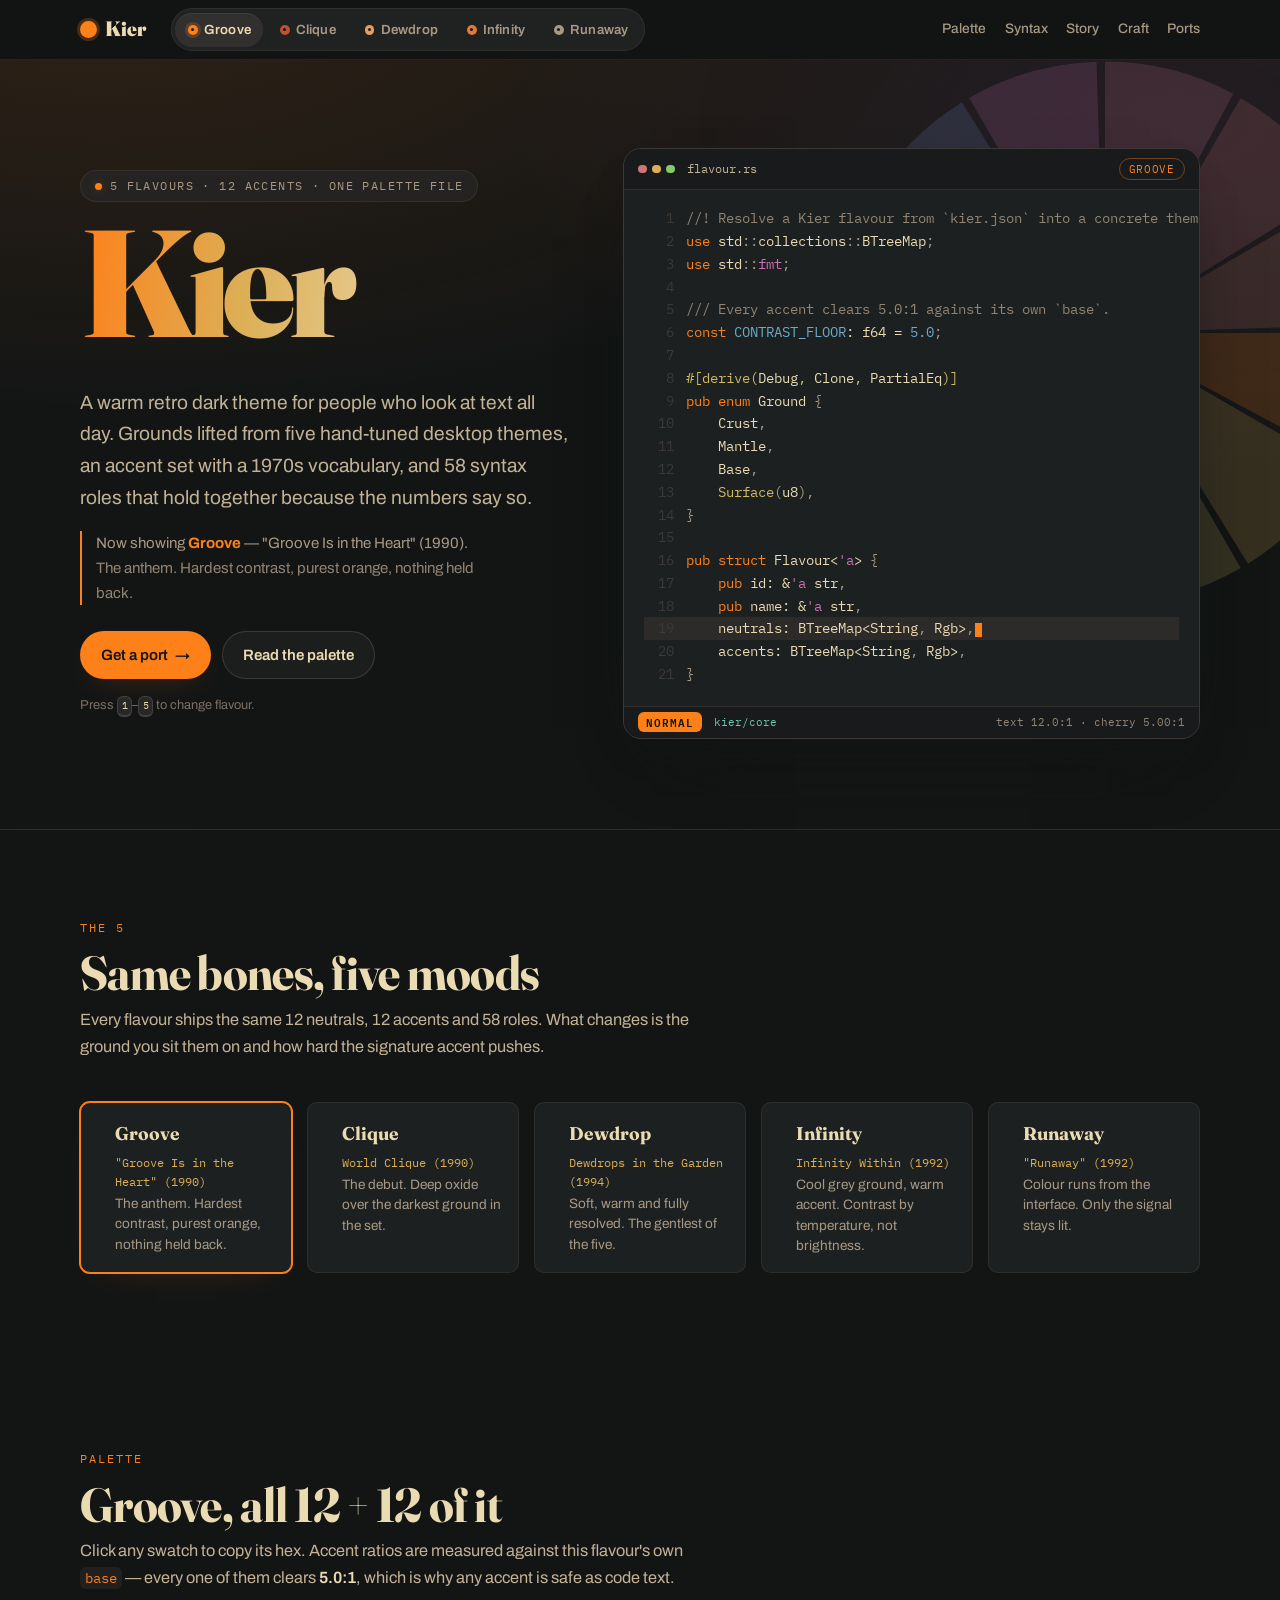
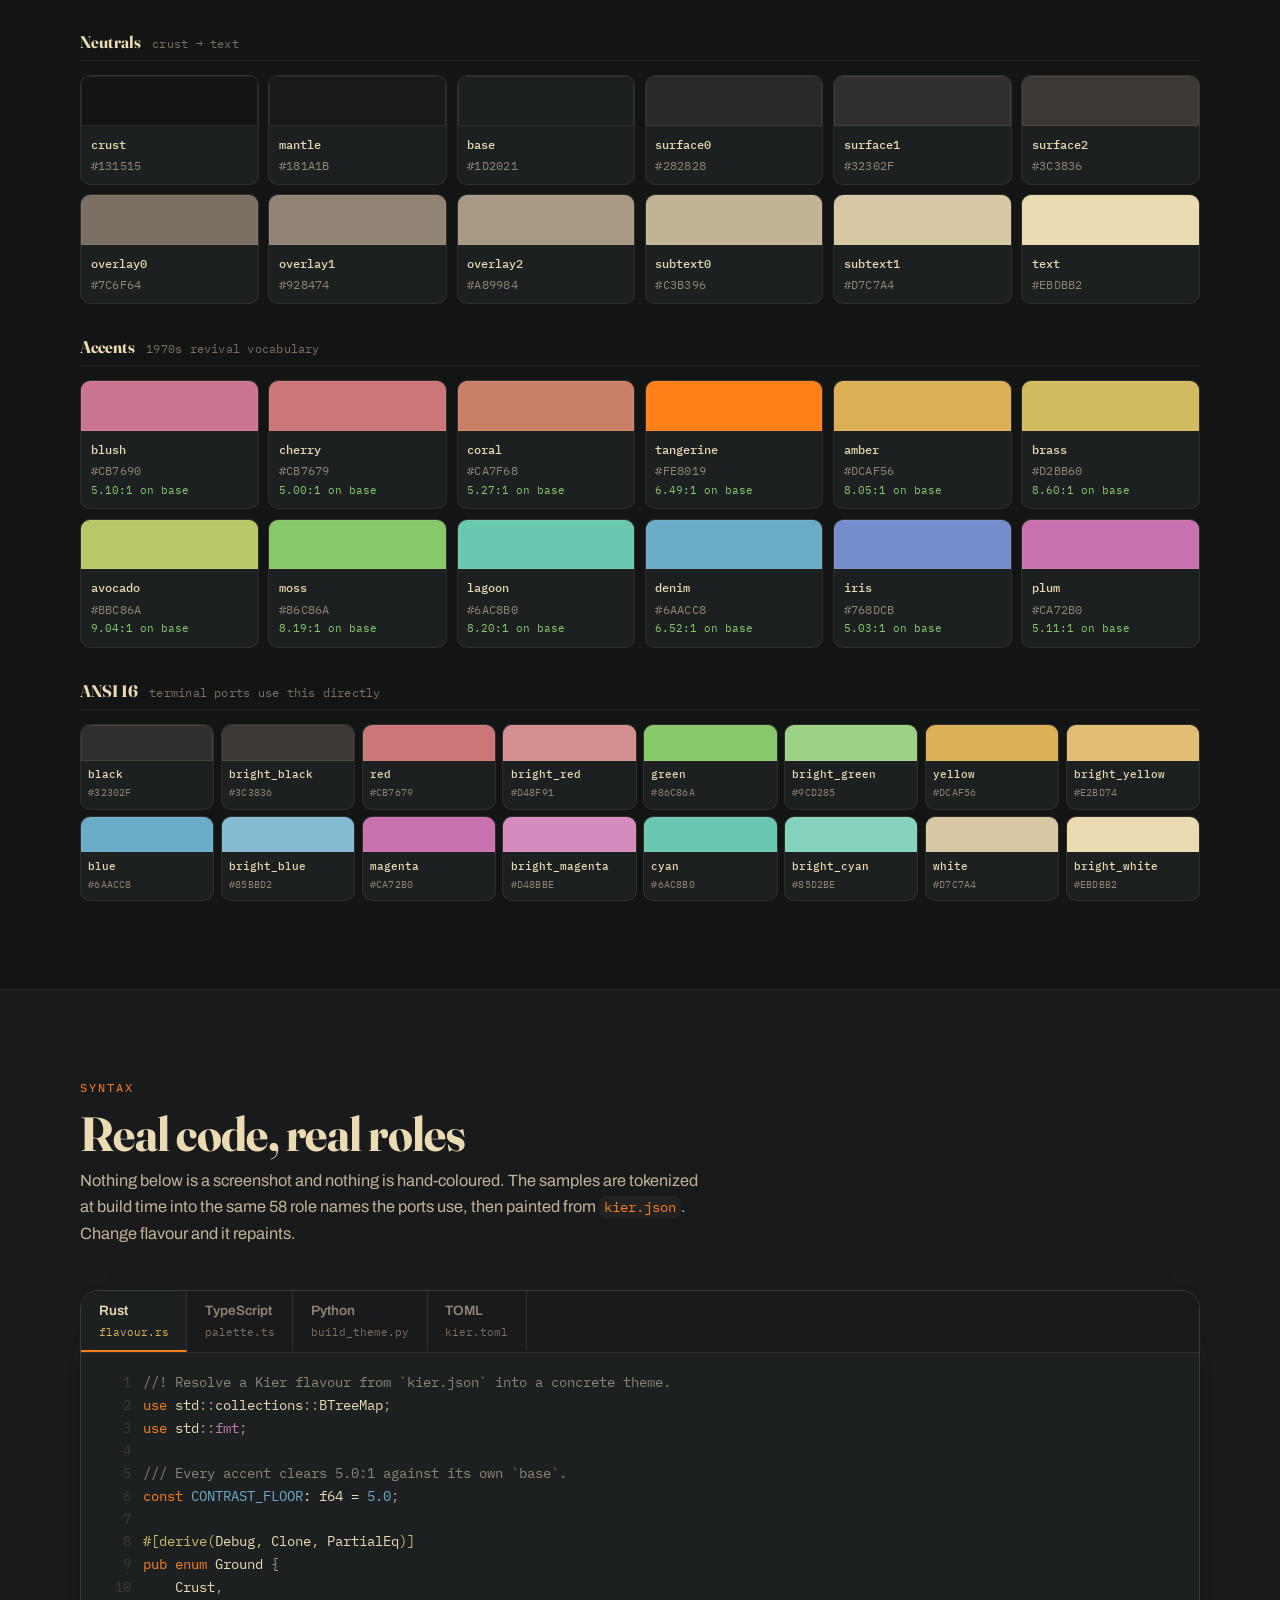
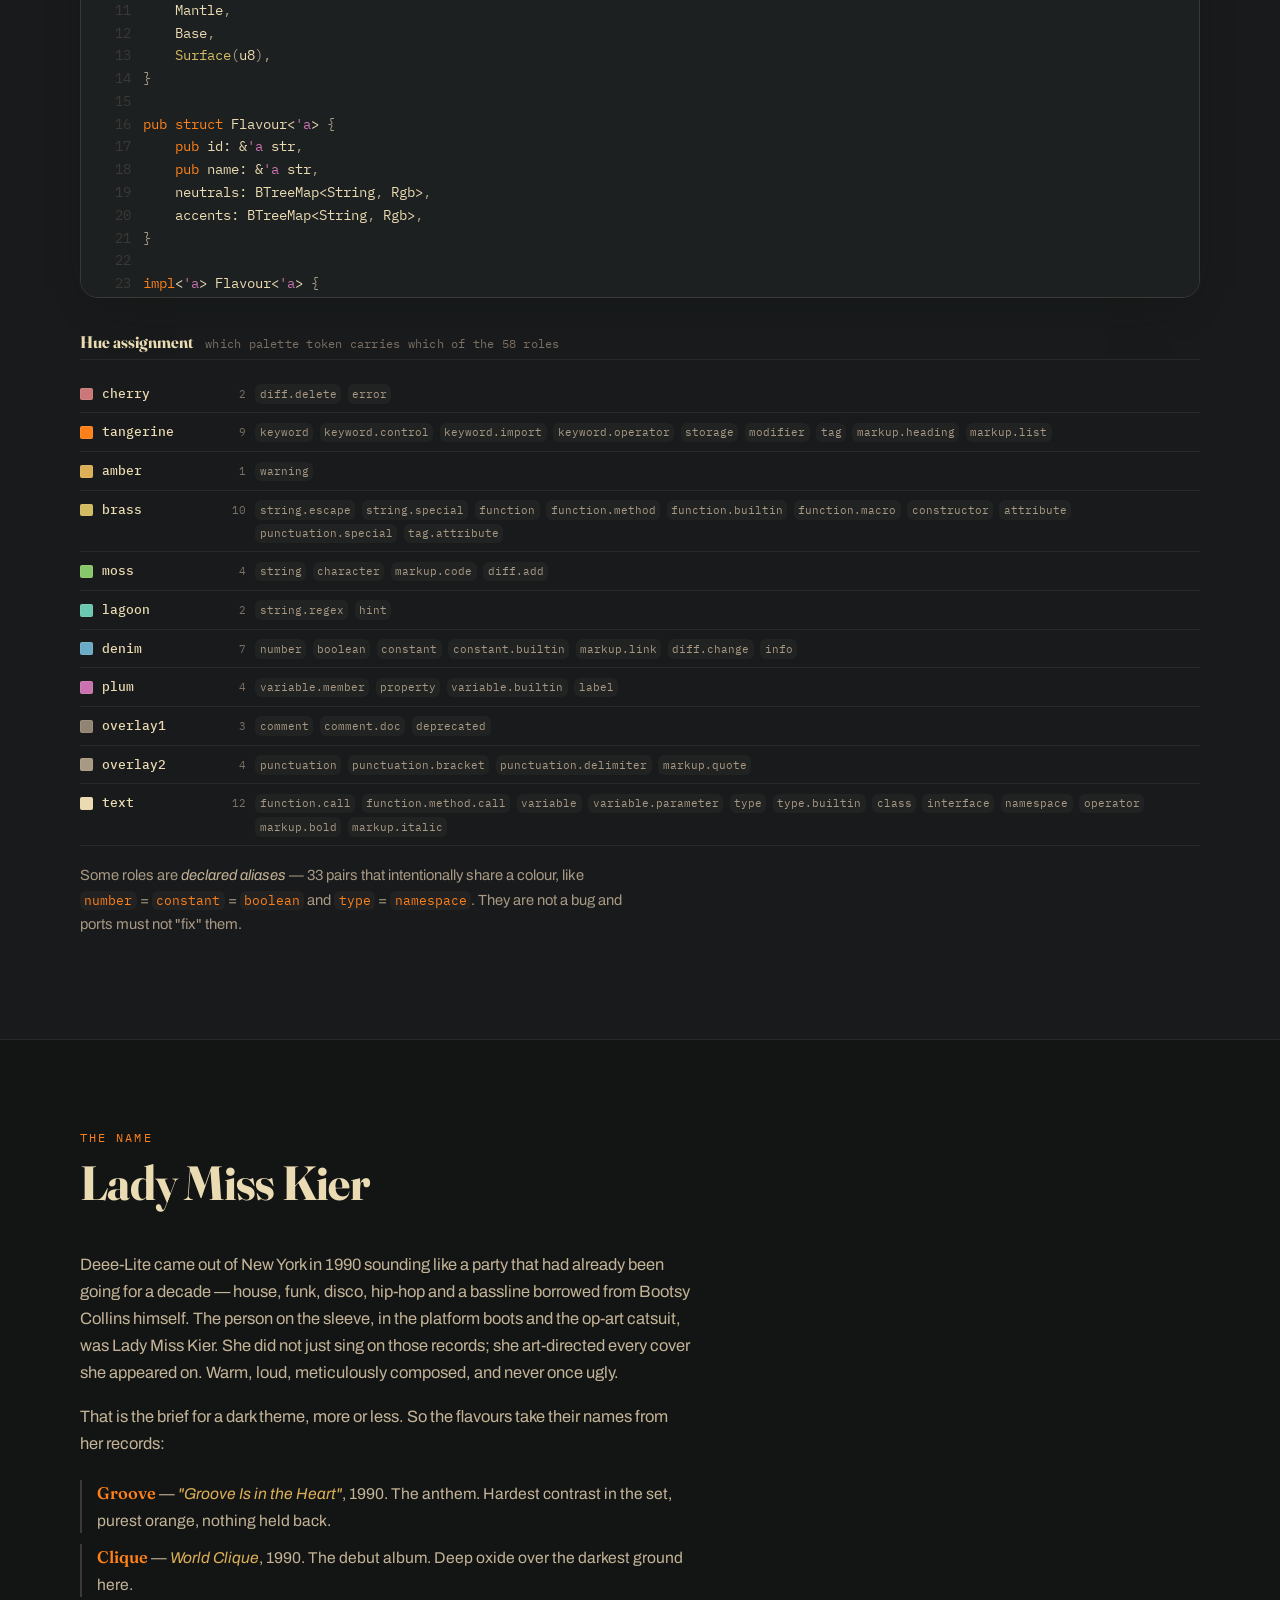
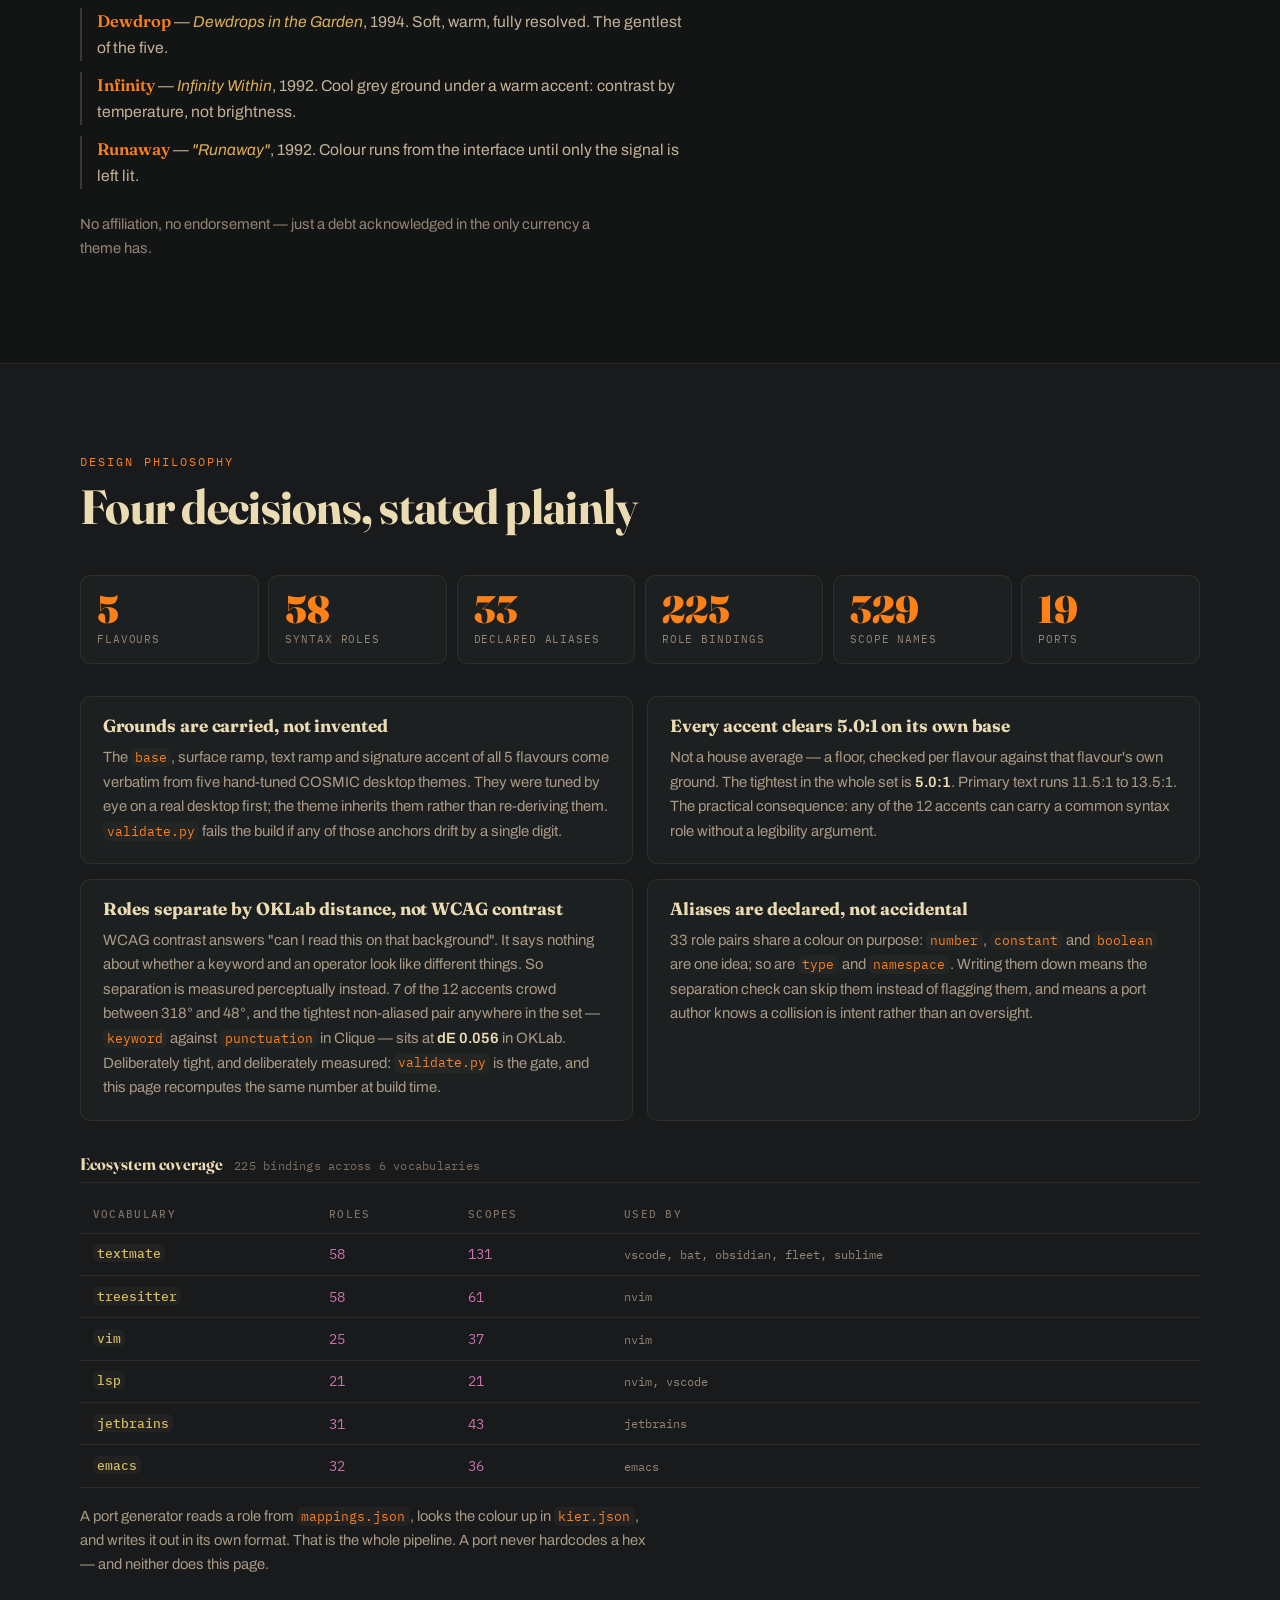
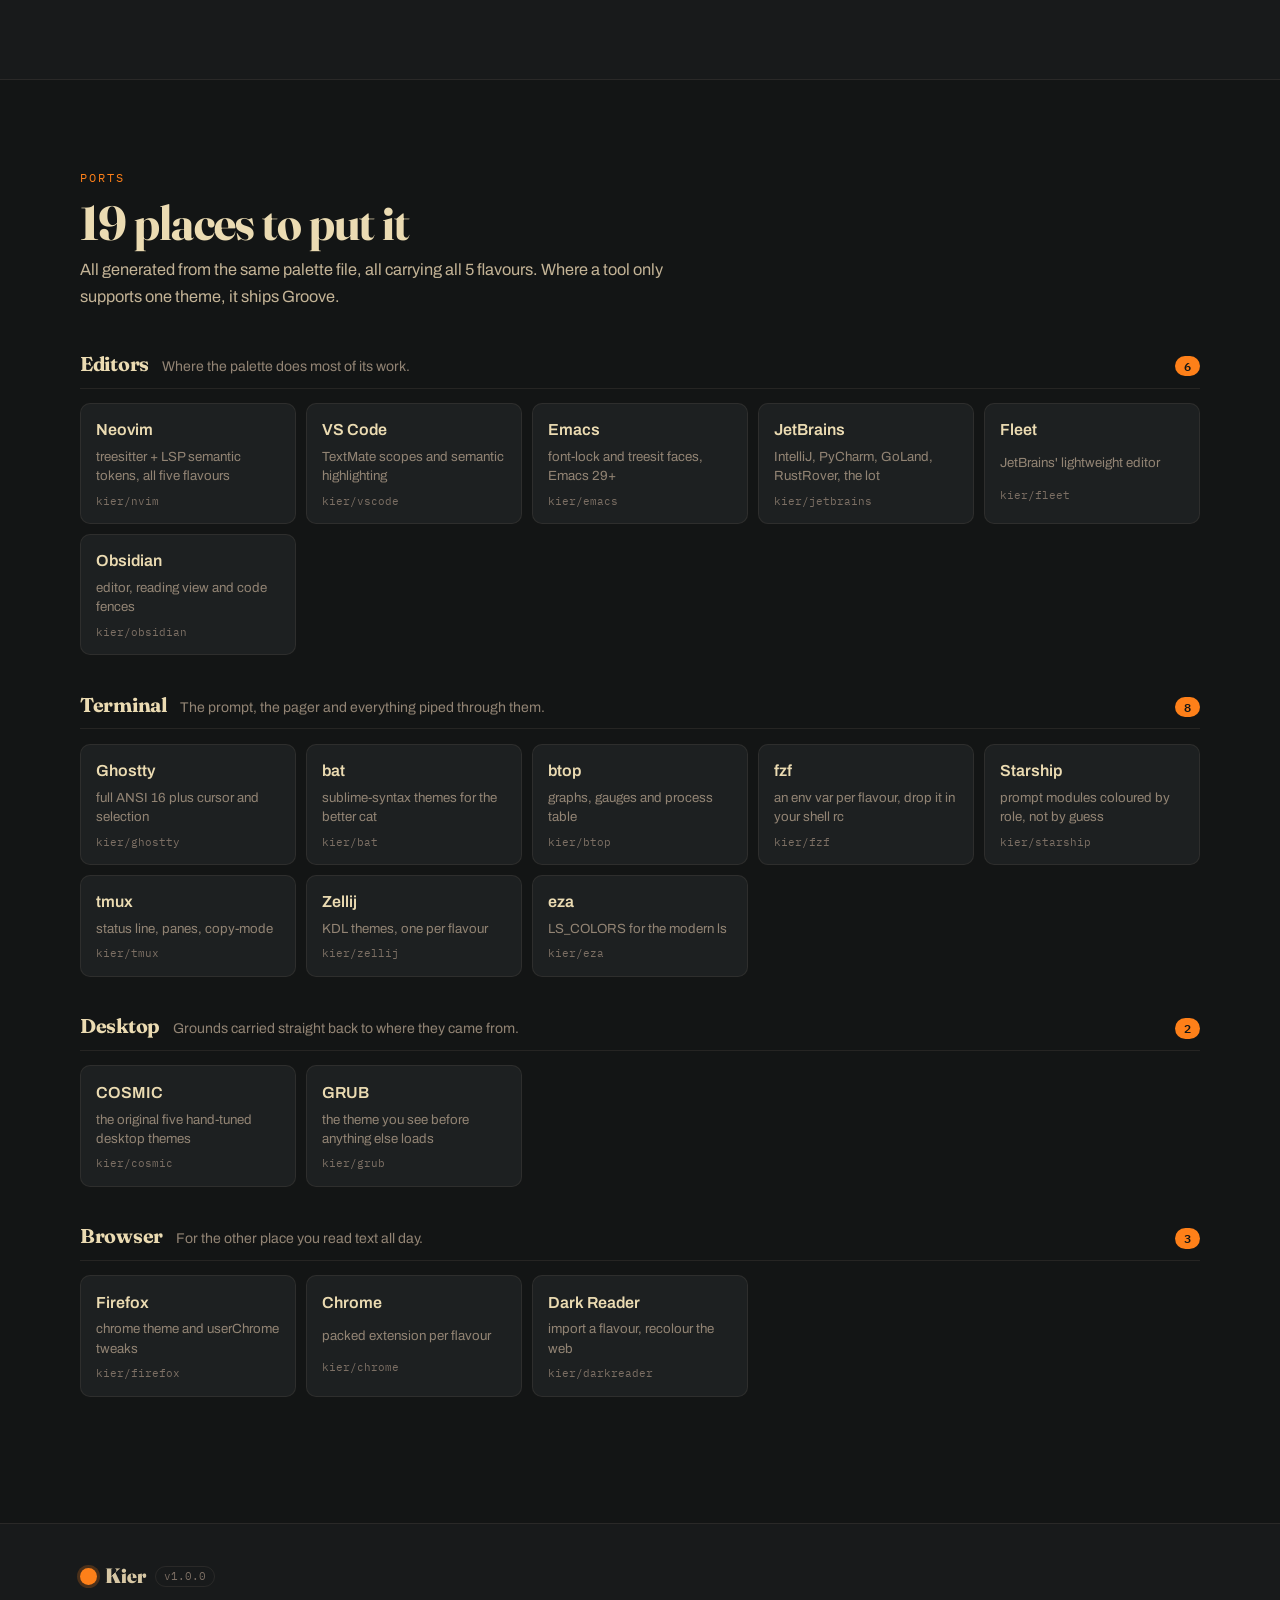
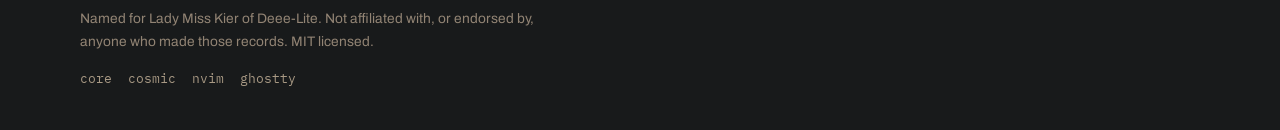
==== index.html @ 564f6e64 "Initial Kier website A generated static site for the Kier theme. `generate.py` reads core/palette/ki" ====
<!DOCTYPE html>
<html lang="en" data-flavour="groove">
<head>
<meta charset="utf-8">
<meta name="viewport" content="width=device-width, initial-scale=1">
<title>Kier — a warm retro dark theme in five flavours</title>
<meta name="description" content="Kier is a warm, retro dark theme in five flavours — Groove, Clique, Dewdrop, Infinity and Runaway — named for Lady Miss Kier of Deee-Lite. 58 syntax roles, 19 ports, every accent above 5.0:1.">
<meta name="color-scheme" content="dark">
<link rel="preconnect" href="https://fonts.googleapis.com">
<link rel="preconnect" href="https://fonts.gstatic.com" crossorigin>
<link rel="stylesheet" href="https://fonts.googleapis.com/css2?family=Archivo:wght@400;500;600;700&family=Fraunces:opsz,wght@9..144,500;9..144,700;9..144,900&family=IBM+Plex+Mono:ital,wght@0,400;0,500;0,600;1,400&display=swap">
<link rel="stylesheet" href="kier.css">
<link rel="stylesheet" href="site.css">
<script src="palette.js"></script>
</head>
<body>
<a class="skip" href="#main">Skip to content</a>

<header class="topbar">
  <div class="wrap topbar-inner">
    <a class="brand" href="#top">
      <span class="brand-mark" aria-hidden="true"></span>
      <span class="brand-word">Kier</span>
    </a>

    <div class="switcher" role="group" aria-label="Flavour">
      <button class="pill" type="button" aria-pressed="false" data-flavour="groove" id="pill-groove" title="&quot;Groove Is in the Heart&quot; (1990)"><span class="pill-dot" aria-hidden="true"></span><span class="pill-name">Groove</span></button>
      <button class="pill" type="button" aria-pressed="false" data-flavour="clique" id="pill-clique" title="World Clique (1990)"><span class="pill-dot" aria-hidden="true"></span><span class="pill-name">Clique</span></button>
      <button class="pill" type="button" aria-pressed="false" data-flavour="dewdrop" id="pill-dewdrop" title="Dewdrops in the Garden (1994)"><span class="pill-dot" aria-hidden="true"></span><span class="pill-name">Dewdrop</span></button>
      <button class="pill" type="button" aria-pressed="false" data-flavour="infinity" id="pill-infinity" title="Infinity Within (1992)"><span class="pill-dot" aria-hidden="true"></span><span class="pill-name">Infinity</span></button>
      <button class="pill" type="button" aria-pressed="false" data-flavour="runaway" id="pill-runaway" title="&quot;Runaway&quot; (1992)"><span class="pill-dot" aria-hidden="true"></span><span class="pill-name">Runaway</span></button>
    </div>

    <nav class="topnav" aria-label="Sections">
      <a href="#palette">Palette</a>
      <a href="#syntax">Syntax</a>
      <a href="#story">Story</a>
      <a href="#craft">Craft</a>
      <a href="#ports">Ports</a>
    </nav>
  </div>
</header>

<main id="main">

<!-- ── hero ────────────────────────────────────────────────────────────── -->
<section class="hero" id="top">
  <svg class="disc" viewBox="-140 -140 280 280" aria-hidden="true" focusable="false">
    <g class="disc-spin">
      <path class="wedge" data-accent="blush" d="M 0.00 -100.00 A 100.0 100.0 0 0 1 47.26 -88.13 L 16.07 -29.96 A 34.0 34.0 0 0 0 0.00 -34.00 Z"></path>
      <path class="wedge" data-accent="cherry" d="M 50.00 -86.60 A 100.0 100.0 0 0 1 84.99 -52.70 L 28.90 -17.92 A 34.0 34.0 0 0 0 17.00 -29.44 Z"></path>
      <path class="wedge" data-accent="coral" d="M 86.60 -50.00 A 100.0 100.0 0 0 1 99.95 -3.14 L 33.98 -1.07 A 34.0 34.0 0 0 0 29.44 -17.00 Z"></path>
      <path class="wedge" data-accent="tangerine" d="M 100.00 0.00 A 100.0 100.0 0 0 1 88.13 47.26 L 29.96 16.07 A 34.0 34.0 0 0 0 34.00 0.00 Z"></path>
      <path class="wedge" data-accent="amber" d="M 86.60 50.00 A 100.0 100.0 0 0 1 52.70 84.99 L 17.92 28.90 A 34.0 34.0 0 0 0 29.44 17.00 Z"></path>
      <path class="wedge" data-accent="brass" d="M 50.00 86.60 A 100.0 100.0 0 0 1 3.14 99.95 L 1.07 33.98 A 34.0 34.0 0 0 0 17.00 29.44 Z"></path>
      <path class="wedge" data-accent="avocado" d="M 0.00 100.00 A 100.0 100.0 0 0 1 -47.26 88.13 L -16.07 29.96 A 34.0 34.0 0 0 0 0.00 34.00 Z"></path>
      <path class="wedge" data-accent="moss" d="M -50.00 86.60 A 100.0 100.0 0 0 1 -84.99 52.70 L -28.90 17.92 A 34.0 34.0 0 0 0 -17.00 29.44 Z"></path>
      <path class="wedge" data-accent="lagoon" d="M -86.60 50.00 A 100.0 100.0 0 0 1 -99.95 3.14 L -33.98 1.07 A 34.0 34.0 0 0 0 -29.44 17.00 Z"></path>
      <path class="wedge" data-accent="denim" d="M -100.00 0.00 A 100.0 100.0 0 0 1 -88.13 -47.26 L -29.96 -16.07 A 34.0 34.0 0 0 0 -34.00 0.00 Z"></path>
      <path class="wedge" data-accent="iris" d="M -86.60 -50.00 A 100.0 100.0 0 0 1 -52.70 -84.99 L -17.92 -28.90 A 34.0 34.0 0 0 0 -29.44 -17.00 Z"></path>
      <path class="wedge" data-accent="plum" d="M -50.00 -86.60 A 100.0 100.0 0 0 1 -3.14 -99.95 L -1.07 -33.98 A 34.0 34.0 0 0 0 -17.00 -29.44 Z"></path>
    </g>
  </svg>

  <div class="wrap hero-inner">
    <div class="hero-copy">
      <p class="eyebrow">
        <span class="eyebrow-dot" aria-hidden="true"></span>
        5 flavours · 12 accents · one palette file
      </p>
      <h1 class="hero-title">Kier</h1>
      <p class="hero-sub">
        A warm retro dark theme for people who look at text all day.
        Grounds lifted from five hand-tuned desktop themes, an accent set with a
        1970s vocabulary, and 58 syntax roles that hold together
        because the numbers say so.
      </p>
      <p class="hero-now">
        Now showing <strong class="hero-flavour" data-bind="name">Groove</strong>
        — <span data-bind="reference">"Groove Is in the Heart" (1990)</span>.
        <span class="hero-blurb" data-bind="blurb"></span>
      </p>
      <div class="hero-cta">
        <a class="btn btn-solid" href="#ports">Get a port <span aria-hidden="true">→</span></a>
        <a class="btn btn-ghost" href="#palette">Read the palette</a>
      </div>
      <p class="hero-hint">
        Press <kbd>1</kbd>–<kbd>5</kbd> to change flavour.
      </p>
    </div>

    <div class="hero-code">
      <div class="win">
        <div class="win-bar">
          <span class="win-dots" aria-hidden="true"><i></i><i></i><i></i></span>
          <span class="win-title">flavour.rs</span>
          <span class="win-tag" data-bind="name">Groove</span>
        </div>
        <div class="scroll-x">
<pre class="code code-hero"><code><span class="cl"><span class="t-comment-doc">//! Resolve a Kier flavour from `kier.json` into a concrete theme.</span></span>
<span class="cl"><span class="t-keyword-import">use</span> <span class="t-namespace">std</span><span class="t-punctuation">::</span><span class="t-namespace">collections</span><span class="t-punctuation">::</span><span class="t-type">BTreeMap</span><span class="t-punctuation-delimiter">;</span></span>
<span class="cl"><span class="t-keyword-import">use</span> <span class="t-namespace">std</span><span class="t-punctuation">::</span><span class="t-variable-member">fmt</span><span class="t-punctuation-delimiter">;</span></span>
<span class="cl"></span>
<span class="cl"><span class="t-comment-doc">/// Every accent clears 5.0:1 against its own `base`.</span></span>
<span class="cl"><span class="t-storage">const</span> <span class="t-constant">CONTRAST_FLOOR</span>: <span class="t-type-builtin">f64</span> <span class="t-operator">=</span> <span class="t-number">5.0</span><span class="t-punctuation-delimiter">;</span></span>
<span class="cl"></span>
<span class="cl"><span class="t-attribute">#[derive(</span><span class="t-type">Debug</span><span class="t-attribute">, </span><span class="t-type">Clone</span><span class="t-attribute">, </span><span class="t-type">PartialEq</span><span class="t-attribute">)]</span></span>
<span class="cl"><span class="t-keyword">pub</span> <span class="t-storage">enum</span> <span class="t-type">Ground</span> <span class="t-punctuation-bracket">{</span></span>
<span class="cl">    <span class="t-type">Crust</span><span class="t-punctuation-delimiter">,</span></span>
<span class="cl">    <span class="t-type">Mantle</span><span class="t-punctuation-delimiter">,</span></span>
<span class="cl">    <span class="t-type">Base</span><span class="t-punctuation-delimiter">,</span></span>
<span class="cl">    <span class="t-constructor">Surface</span><span class="t-punctuation-bracket">(</span><span class="t-type-builtin">u8</span><span class="t-punctuation-bracket">)</span><span class="t-punctuation-delimiter">,</span></span>
<span class="cl"><span class="t-punctuation-bracket">}</span></span>
<span class="cl"></span>
<span class="cl"><span class="t-keyword">pub</span> <span class="t-storage">struct</span> <span class="t-type">Flavour</span><span class="t-operator">&lt;</span><span class="t-label">'a</span><span class="t-operator">&gt;</span> <span class="t-punctuation-bracket">{</span></span>
<span class="cl">    <span class="t-keyword">pub</span> <span class="t-variable">id</span>: <span class="t-operator">&amp;</span><span class="t-label">'a</span> <span class="t-type-builtin">str</span><span class="t-punctuation-delimiter">,</span></span>
<span class="cl">    <span class="t-keyword">pub</span> <span class="t-variable">name</span>: <span class="t-operator">&amp;</span><span class="t-label">'a</span> <span class="t-type-builtin">str</span><span class="t-punctuation-delimiter">,</span></span>
<span class="cl">    <span class="t-variable">neutrals</span>: <span class="t-type">BTreeMap</span><span class="t-operator">&lt;</span><span class="t-type">String</span><span class="t-punctuation-delimiter">,</span> <span class="t-type">Rgb</span><span class="t-operator">&gt;</span><span class="t-punctuation-delimiter">,</span></span>
<span class="cl">    <span class="t-variable">accents</span>: <span class="t-type">BTreeMap</span><span class="t-operator">&lt;</span><span class="t-type">String</span><span class="t-punctuation-delimiter">,</span> <span class="t-type">Rgb</span><span class="t-operator">&gt;</span><span class="t-punctuation-delimiter">,</span></span>
<span class="cl"><span class="t-punctuation-bracket">}</span></span></code></pre>
        </div>
        <div class="win-status">
          <span class="ws-mode">NORMAL</span>
          <span class="ws-branch">kier/core</span>
          <span class="ws-spacer"></span>
          <span class="ws-meta" data-bind="contrastLine">text 12.0:1 on base</span>
        </div>
      </div>
    </div>
  </div>
</section>

<!-- ── flavours ────────────────────────────────────────────────────────── -->
<section class="section" id="flavours">
  <div class="wrap">
    <div class="sec-head">
      <p class="kicker">The 5</p>
      <h2>Same bones, five moods</h2>
      <p class="lede">
        Every flavour ships the same 12 neutrals, 12 accents
        and 58 roles. What changes is the ground you sit them on and
        how hard the signature accent pushes.
      </p>
    </div>
    <div class="fcards">
      <button class="fcard" type="button" data-flavour="groove">
        <span class="fcard-strip" aria-hidden="true"></span>
        <span class="fcard-body">
          <span class="fcard-name">Groove</span>
          <span class="fcard-ref">&quot;Groove Is in the Heart&quot; (1990)</span>
          <span class="fcard-blurb">The anthem. Hardest contrast, purest orange, nothing held back.</span>
        </span>
      </button>
      <button class="fcard" type="button" data-flavour="clique">
        <span class="fcard-strip" aria-hidden="true"></span>
        <span class="fcard-body">
          <span class="fcard-name">Clique</span>
          <span class="fcard-ref">World Clique (1990)</span>
          <span class="fcard-blurb">The debut. Deep oxide over the darkest ground in the set.</span>
        </span>
      </button>
      <button class="fcard" type="button" data-flavour="dewdrop">
        <span class="fcard-strip" aria-hidden="true"></span>
        <span class="fcard-body">
          <span class="fcard-name">Dewdrop</span>
          <span class="fcard-ref">Dewdrops in the Garden (1994)</span>
          <span class="fcard-blurb">Soft, warm and fully resolved. The gentlest of the five.</span>
        </span>
      </button>
      <button class="fcard" type="button" data-flavour="infinity">
        <span class="fcard-strip" aria-hidden="true"></span>
        <span class="fcard-body">
          <span class="fcard-name">Infinity</span>
          <span class="fcard-ref">Infinity Within (1992)</span>
          <span class="fcard-blurb">Cool grey ground, warm accent. Contrast by temperature, not brightness.</span>
        </span>
      </button>
      <button class="fcard" type="button" data-flavour="runaway">
        <span class="fcard-strip" aria-hidden="true"></span>
        <span class="fcard-body">
          <span class="fcard-name">Runaway</span>
          <span class="fcard-ref">&quot;Runaway&quot; (1992)</span>
          <span class="fcard-blurb">Colour runs from the interface. Only the signal stays lit.</span>
        </span>
      </button>
    </div>
  </div>
</section>

<!-- ── palette ─────────────────────────────────────────────────────────── -->
<section class="section" id="palette">
  <div class="wrap">
    <div class="sec-head">
      <p class="kicker">Palette</p>
      <h2><span data-bind="name">Groove</span>, all 12 + 12 of it</h2>
      <p class="lede">
        Click any swatch to copy its hex. Accent ratios are measured against this
        flavour's own <code>base</code> — every one of them clears
        <strong>5.0:1</strong>, which is why any accent is safe as code text.
      </p>
    </div>

    <h3 class="grid-title">Neutrals <span class="grid-note">crust → text</span></h3>
    <div class="swatches" id="neutral-grid"></div>

    <h3 class="grid-title">Accents <span class="grid-note">1970s revival vocabulary</span></h3>
    <div class="swatches" id="accent-grid"></div>

    <h3 class="grid-title">ANSI 16 <span class="grid-note">terminal ports use this directly</span></h3>
    <div class="ansi" id="ansi-grid"></div>
  </div>
</section>

<!-- ── syntax ──────────────────────────────────────────────────────────── -->
<section class="section section-alt" id="syntax">
  <div class="wrap">
    <div class="sec-head">
      <p class="kicker">Syntax</p>
      <h2>Real code, real roles</h2>
      <p class="lede">
        Nothing below is a screenshot and nothing is hand-coloured. The samples
        are tokenized at build time into the same 58 role names the ports
        use, then painted from <code>kier.json</code>. Change flavour and it repaints.
      </p>
    </div>

    <div class="spec">
      <div class="stabs" role="tablist" aria-label="Language">
        <button class="stab" type="button" role="tab" aria-selected="true" aria-controls="spec-rust" id="stab-rust" data-spec="rust"><span class="stab-label">Rust</span><span class="stab-file">flavour.rs</span></button>
        <button class="stab" type="button" role="tab" aria-selected="false" aria-controls="spec-typescript" id="stab-typescript" data-spec="typescript"><span class="stab-label">TypeScript</span><span class="stab-file">palette.ts</span></button>
        <button class="stab" type="button" role="tab" aria-selected="false" aria-controls="spec-python" id="stab-python" data-spec="python"><span class="stab-label">Python</span><span class="stab-file">build_theme.py</span></button>
        <button class="stab" type="button" role="tab" aria-selected="false" aria-controls="spec-toml" id="stab-toml" data-spec="toml"><span class="stab-label">TOML</span><span class="stab-file">kier.toml</span></button>
      </div>
      <div class="spanel" id="spec-rust" role="tabpanel"
           aria-labelledby="stab-rust">
        <div class="scroll-x">
<pre class="code"><code><span class="cl"><span class="t-comment-doc">//! Resolve a Kier flavour from `kier.json` into a concrete theme.</span></span>
<span class="cl"><span class="t-keyword-import">use</span> <span class="t-namespace">std</span><span class="t-punctuation">::</span><span class="t-namespace">collections</span><span class="t-punctuation">::</span><span class="t-type">BTreeMap</span><span class="t-punctuation-delimiter">;</span></span>
<span class="cl"><span class="t-keyword-import">use</span> <span class="t-namespace">std</span><span class="t-punctuation">::</span><span class="t-variable-member">fmt</span><span class="t-punctuation-delimiter">;</span></span>
<span class="cl"></span>
<span class="cl"><span class="t-comment-doc">/// Every accent clears 5.0:1 against its own `base`.</span></span>
<span class="cl"><span class="t-storage">const</span> <span class="t-constant">CONTRAST_FLOOR</span>: <span class="t-type-builtin">f64</span> <span class="t-operator">=</span> <span class="t-number">5.0</span><span class="t-punctuation-delimiter">;</span></span>
<span class="cl"></span>
<span class="cl"><span class="t-attribute">#[derive(</span><span class="t-type">Debug</span><span class="t-attribute">, </span><span class="t-type">Clone</span><span class="t-attribute">, </span><span class="t-type">PartialEq</span><span class="t-attribute">)]</span></span>
<span class="cl"><span class="t-keyword">pub</span> <span class="t-storage">enum</span> <span class="t-type">Ground</span> <span class="t-punctuation-bracket">{</span></span>
<span class="cl">    <span class="t-type">Crust</span><span class="t-punctuation-delimiter">,</span></span>
<span class="cl">    <span class="t-type">Mantle</span><span class="t-punctuation-delimiter">,</span></span>
<span class="cl">    <span class="t-type">Base</span><span class="t-punctuation-delimiter">,</span></span>
<span class="cl">    <span class="t-constructor">Surface</span><span class="t-punctuation-bracket">(</span><span class="t-type-builtin">u8</span><span class="t-punctuation-bracket">)</span><span class="t-punctuation-delimiter">,</span></span>
<span class="cl"><span class="t-punctuation-bracket">}</span></span>
<span class="cl"></span>
<span class="cl"><span class="t-keyword">pub</span> <span class="t-storage">struct</span> <span class="t-type">Flavour</span><span class="t-operator">&lt;</span><span class="t-label">'a</span><span class="t-operator">&gt;</span> <span class="t-punctuation-bracket">{</span></span>
<span class="cl">    <span class="t-keyword">pub</span> <span class="t-variable">id</span>: <span class="t-operator">&amp;</span><span class="t-label">'a</span> <span class="t-type-builtin">str</span><span class="t-punctuation-delimiter">,</span></span>
<span class="cl">    <span class="t-keyword">pub</span> <span class="t-variable">name</span>: <span class="t-operator">&amp;</span><span class="t-label">'a</span> <span class="t-type-builtin">str</span><span class="t-punctuation-delimiter">,</span></span>
<span class="cl">    <span class="t-variable">neutrals</span>: <span class="t-type">BTreeMap</span><span class="t-operator">&lt;</span><span class="t-type">String</span><span class="t-punctuation-delimiter">,</span> <span class="t-type">Rgb</span><span class="t-operator">&gt;</span><span class="t-punctuation-delimiter">,</span></span>
<span class="cl">    <span class="t-variable">accents</span>: <span class="t-type">BTreeMap</span><span class="t-operator">&lt;</span><span class="t-type">String</span><span class="t-punctuation-delimiter">,</span> <span class="t-type">Rgb</span><span class="t-operator">&gt;</span><span class="t-punctuation-delimiter">,</span></span>
<span class="cl"><span class="t-punctuation-bracket">}</span></span>
<span class="cl"></span>
<span class="cl"><span class="t-keyword">impl</span><span class="t-operator">&lt;</span><span class="t-label">'a</span><span class="t-operator">&gt;</span> <span class="t-type">Flavour</span><span class="t-operator">&lt;</span><span class="t-label">'a</span><span class="t-operator">&gt;</span> <span class="t-punctuation-bracket">{</span></span>
<span class="cl">    <span class="t-comment-doc">/// Look a role up, falling through declared aliases before giving up.</span></span>
<span class="cl">    <span class="t-keyword">pub</span> <span class="t-keyword">fn</span> <span class="t-function">role</span><span class="t-punctuation-bracket">(</span><span class="t-operator">&amp;</span><span class="t-variable-builtin">self</span><span class="t-punctuation-delimiter">,</span> <span class="t-variable-parameter">role</span>: <span class="t-operator">&amp;</span><span class="t-type-builtin">str</span><span class="t-punctuation-delimiter">,</span> <span class="t-variable-parameter">aliases</span>: <span class="t-operator">&amp;</span><span class="t-punctuation-bracket">[</span><span class="t-punctuation-bracket">(</span><span class="t-operator">&amp;</span><span class="t-type-builtin">str</span><span class="t-punctuation-delimiter">,</span> <span class="t-operator">&amp;</span><span class="t-type-builtin">str</span><span class="t-punctuation-bracket">)</span><span class="t-punctuation-bracket">]</span><span class="t-punctuation-bracket">)</span> <span class="t-punctuation">-&gt;</span> <span class="t-type">Option</span><span class="t-operator">&lt;&amp;</span><span class="t-type">Rgb</span><span class="t-operator">&gt;</span> <span class="t-punctuation-bracket">{</span></span>
<span class="cl">        <span class="t-variable-builtin">self</span><span class="t-punctuation">.</span><span class="t-variable-member">accents</span><span class="t-punctuation">.</span><span class="t-function-method">get</span><span class="t-punctuation-bracket">(</span><span class="t-variable">role</span><span class="t-punctuation-bracket">)</span><span class="t-punctuation">.</span><span class="t-function-method">or_else</span><span class="t-punctuation-bracket">(</span><span class="t-operator">||</span> <span class="t-punctuation-bracket">{</span></span>
<span class="cl">            <span class="t-variable">aliases</span></span>
<span class="cl">                <span class="t-punctuation">.</span><span class="t-function-method">iter</span><span class="t-punctuation-bracket">(</span><span class="t-punctuation-bracket">)</span></span>
<span class="cl">                <span class="t-punctuation">.</span><span class="t-function-method">find</span><span class="t-punctuation-bracket">(</span><span class="t-operator">|</span><span class="t-punctuation-bracket">(</span><span class="t-variable">from</span><span class="t-punctuation-delimiter">,</span> <span class="t-variable">_</span><span class="t-punctuation-bracket">)</span><span class="t-operator">|</span> <span class="t-operator">*</span><span class="t-variable">from</span> <span class="t-operator">==</span> <span class="t-variable">role</span><span class="t-punctuation-bracket">)</span></span>
<span class="cl">                <span class="t-punctuation">.</span><span class="t-function-method">and_then</span><span class="t-punctuation-bracket">(</span><span class="t-operator">|</span><span class="t-punctuation-bracket">(</span><span class="t-variable">_</span><span class="t-punctuation-delimiter">,</span> <span class="t-variable">to</span><span class="t-punctuation-bracket">)</span><span class="t-operator">|</span> <span class="t-variable-builtin">self</span><span class="t-punctuation">.</span><span class="t-variable-member">accents</span><span class="t-punctuation">.</span><span class="t-function-method">get</span><span class="t-punctuation-bracket">(</span><span class="t-operator">*</span><span class="t-variable">to</span><span class="t-punctuation-bracket">)</span><span class="t-punctuation-bracket">)</span></span>
<span class="cl">        <span class="t-punctuation-bracket">}</span><span class="t-punctuation-bracket">)</span></span>
<span class="cl">    <span class="t-punctuation-bracket">}</span></span>
<span class="cl"></span>
<span class="cl">    <span class="t-keyword">pub</span> <span class="t-keyword">fn</span> <span class="t-function">audit</span><span class="t-punctuation-bracket">(</span><span class="t-operator">&amp;</span><span class="t-variable-builtin">self</span><span class="t-punctuation-bracket">)</span> <span class="t-punctuation">-&gt;</span> <span class="t-constructor">Result</span><span class="t-operator">&lt;</span><span class="t-punctuation-bracket">(</span><span class="t-punctuation-bracket">)</span><span class="t-punctuation-delimiter">,</span> <span class="t-type">AuditError</span><span class="t-operator">&gt;</span> <span class="t-punctuation-bracket">{</span></span>
<span class="cl">        <span class="t-keyword">let</span> <span class="t-variable">base</span> <span class="t-operator">=</span> <span class="t-variable-builtin">self</span><span class="t-punctuation">.</span><span class="t-variable-member">neutrals</span><span class="t-punctuation">.</span><span class="t-function-method">get</span><span class="t-punctuation-bracket">(</span><span class="t-string">"base"</span><span class="t-punctuation-bracket">)</span><span class="t-punctuation">.</span><span class="t-function-method">ok_or</span><span class="t-punctuation-bracket">(</span><span class="t-type">AuditError</span><span class="t-punctuation">::</span><span class="t-type">MissingBase</span><span class="t-punctuation-bracket">)</span><span class="t-punctuation">?</span><span class="t-punctuation-delimiter">;</span></span>
<span class="cl">        <span class="t-keyword-control">for</span> <span class="t-punctuation-bracket">(</span><span class="t-variable">token</span><span class="t-punctuation-delimiter">,</span> <span class="t-variable">colour</span><span class="t-punctuation-bracket">)</span> <span class="t-keyword-control">in</span> <span class="t-operator">&amp;</span><span class="t-variable-builtin">self</span><span class="t-punctuation">.</span><span class="t-variable-member">accents</span> <span class="t-punctuation-bracket">{</span></span>
<span class="cl">            <span class="t-keyword">let</span> <span class="t-variable">ratio</span> <span class="t-operator">=</span> <span class="t-function">contrast</span><span class="t-punctuation-bracket">(</span><span class="t-variable">colour</span><span class="t-punctuation-delimiter">,</span> <span class="t-variable">base</span><span class="t-punctuation-bracket">)</span><span class="t-punctuation-delimiter">;</span></span>
<span class="cl">            <span class="t-keyword-control">if</span> <span class="t-variable">ratio</span> <span class="t-operator">&lt;</span> <span class="t-constant">CONTRAST_FLOOR</span> <span class="t-punctuation-bracket">{</span></span>
<span class="cl">                <span class="t-keyword-control">return</span> <span class="t-constructor">Err</span><span class="t-punctuation-bracket">(</span><span class="t-type">AuditError</span><span class="t-punctuation">::</span><span class="t-type">TooDim</span> <span class="t-punctuation-bracket">{</span></span>
<span class="cl">                    <span class="t-variable">token</span>: <span class="t-variable">token</span><span class="t-punctuation">.</span><span class="t-function-method">clone</span><span class="t-punctuation-bracket">(</span><span class="t-punctuation-bracket">)</span><span class="t-punctuation-delimiter">,</span></span>
<span class="cl">                    <span class="t-variable">ratio</span><span class="t-punctuation-delimiter">,</span></span>
<span class="cl">                <span class="t-punctuation-bracket">}</span><span class="t-punctuation-bracket">)</span><span class="t-punctuation-delimiter">;</span></span>
<span class="cl">            <span class="t-punctuation-bracket">}</span></span>
<span class="cl">        <span class="t-punctuation-bracket">}</span></span>
<span class="cl">        <span class="t-constructor">Ok</span><span class="t-punctuation-bracket">(</span><span class="t-punctuation-bracket">(</span><span class="t-punctuation-bracket">)</span><span class="t-punctuation-bracket">)</span></span>
<span class="cl">    <span class="t-punctuation-bracket">}</span></span>
<span class="cl"><span class="t-punctuation-bracket">}</span></span>
<span class="cl"></span>
<span class="cl"><span class="t-keyword">fn</span> <span class="t-function">contrast</span><span class="t-punctuation-bracket">(</span><span class="t-variable">fg</span>: <span class="t-operator">&amp;</span><span class="t-type">Rgb</span><span class="t-punctuation-delimiter">,</span> <span class="t-variable-parameter">bg</span>: <span class="t-operator">&amp;</span><span class="t-type">Rgb</span><span class="t-punctuation-bracket">)</span> <span class="t-punctuation">-&gt;</span> <span class="t-type-builtin">f64</span> <span class="t-punctuation-bracket">{</span></span>
<span class="cl">    <span class="t-keyword">let</span> <span class="t-punctuation-bracket">(</span><span class="t-variable">a</span><span class="t-punctuation-delimiter">,</span> <span class="t-variable">b</span><span class="t-punctuation-bracket">)</span> <span class="t-operator">=</span> <span class="t-punctuation-bracket">(</span><span class="t-variable">fg</span><span class="t-punctuation">.</span><span class="t-function-method">luminance</span><span class="t-punctuation-bracket">(</span><span class="t-punctuation-bracket">)</span><span class="t-punctuation-delimiter">,</span> <span class="t-variable">bg</span><span class="t-punctuation">.</span><span class="t-function-method">luminance</span><span class="t-punctuation-bracket">(</span><span class="t-punctuation-bracket">)</span><span class="t-punctuation-bracket">)</span><span class="t-punctuation-delimiter">;</span></span>
<span class="cl">    <span class="t-keyword">let</span> <span class="t-punctuation-bracket">(</span><span class="t-variable">hi</span><span class="t-punctuation-delimiter">,</span> <span class="t-variable">lo</span><span class="t-punctuation-bracket">)</span> <span class="t-operator">=</span> <span class="t-keyword-control">if</span> <span class="t-variable">a</span> <span class="t-operator">&gt;</span> <span class="t-variable">b</span> <span class="t-punctuation-bracket">{</span> <span class="t-punctuation-bracket">(</span><span class="t-variable">a</span><span class="t-punctuation-delimiter">,</span> <span class="t-variable">b</span><span class="t-punctuation-bracket">)</span> <span class="t-punctuation-bracket">}</span> <span class="t-keyword-control">else</span> <span class="t-punctuation-bracket">{</span> <span class="t-punctuation-bracket">(</span><span class="t-variable">b</span><span class="t-punctuation-delimiter">,</span> <span class="t-variable">a</span><span class="t-punctuation-bracket">)</span> <span class="t-punctuation-bracket">}</span><span class="t-punctuation-delimiter">;</span></span>
<span class="cl">    <span class="t-punctuation-bracket">(</span><span class="t-variable">hi</span> <span class="t-operator">+</span> <span class="t-number">0.05</span><span class="t-punctuation-bracket">)</span> <span class="t-operator">/</span> <span class="t-punctuation-bracket">(</span><span class="t-variable">lo</span> <span class="t-operator">+</span> <span class="t-number">0.05</span><span class="t-punctuation-bracket">)</span></span>
<span class="cl"><span class="t-punctuation-bracket">}</span></span>
<span class="cl"></span>
<span class="cl"><span class="t-keyword">impl</span> <span class="t-namespace">fmt</span><span class="t-punctuation">::</span><span class="t-type">Display</span> <span class="t-keyword-control">for</span> <span class="t-type">Ground</span> <span class="t-punctuation-bracket">{</span></span>
<span class="cl">    <span class="t-keyword">fn</span> <span class="t-function">fmt</span><span class="t-punctuation-bracket">(</span><span class="t-operator">&amp;</span><span class="t-variable-builtin">self</span><span class="t-punctuation-delimiter">,</span> <span class="t-variable-parameter">f</span>: <span class="t-operator">&amp;</span><span class="t-keyword">mut</span> <span class="t-namespace">fmt</span><span class="t-punctuation">::</span><span class="t-type">Formatter</span><span class="t-operator">&lt;</span><span class="t-label">'_</span><span class="t-operator">&gt;</span><span class="t-punctuation-bracket">)</span> <span class="t-punctuation">-&gt;</span> <span class="t-namespace">fmt</span><span class="t-punctuation">::</span><span class="t-type">Result</span> <span class="t-punctuation-bracket">{</span></span>
<span class="cl">        <span class="t-keyword-control">match</span> <span class="t-variable-builtin">self</span> <span class="t-punctuation-bracket">{</span></span>
<span class="cl">            <span class="t-type">Ground</span><span class="t-punctuation">::</span><span class="t-constructor">Surface</span><span class="t-punctuation-bracket">(</span><span class="t-variable">n</span><span class="t-punctuation-bracket">)</span> <span class="t-punctuation">=&gt;</span> <span class="t-function-macro">write!</span><span class="t-punctuation-bracket">(</span><span class="t-variable">f</span><span class="t-punctuation-delimiter">,</span> <span class="t-string">"surface{n}"</span><span class="t-punctuation-bracket">)</span><span class="t-punctuation-delimiter">,</span></span>
<span class="cl">            <span class="t-variable">other</span> <span class="t-punctuation">=&gt;</span> <span class="t-function-macro">write!</span><span class="t-punctuation-bracket">(</span><span class="t-variable">f</span><span class="t-punctuation-delimiter">,</span> <span class="t-string">"{}"</span><span class="t-punctuation-delimiter">,</span> <span class="t-function-macro">format!</span><span class="t-punctuation-bracket">(</span><span class="t-string">"{other:?}"</span><span class="t-punctuation-bracket">)</span><span class="t-punctuation">.</span><span class="t-function-method">to_lowercase</span><span class="t-punctuation-bracket">(</span><span class="t-punctuation-bracket">)</span><span class="t-punctuation-bracket">)</span><span class="t-punctuation-delimiter">,</span></span>
<span class="cl">        <span class="t-punctuation-bracket">}</span></span>
<span class="cl">    <span class="t-punctuation-bracket">}</span></span>
<span class="cl"><span class="t-punctuation-bracket">}</span></span></code></pre>
        </div>
      </div>
      <div class="spanel" id="spec-typescript" role="tabpanel"
           aria-labelledby="stab-typescript" hidden>
        <div class="scroll-x">
<pre class="code"><code><span class="cl"><span class="t-comment-doc">/**</span></span>
<span class="cl"><span class="t-comment-doc"> * Kier — load a flavour and hand back CSS custom properties.</span></span>
<span class="cl"><span class="t-comment-doc"> * The palette is the single source of truth; nothing here invents a colour.</span></span>
<span class="cl"><span class="t-comment-doc"> */</span></span>
<span class="cl"><span class="t-keyword-import">import</span> <span class="t-punctuation-bracket">{</span> <span class="t-variable">readFile</span> <span class="t-punctuation-bracket">}</span> <span class="t-keyword-import">from</span> <span class="t-string">"node:fs/promises"</span><span class="t-punctuation-delimiter">;</span></span>
<span class="cl"></span>
<span class="cl"><span class="t-keyword-import">export</span> <span class="t-storage">type</span> <span class="t-type">FlavourId</span> <span class="t-operator">=</span> <span class="t-string">"groove"</span> <span class="t-operator">|</span> <span class="t-string">"clique"</span> <span class="t-operator">|</span> <span class="t-string">"dewdrop"</span> <span class="t-operator">|</span> <span class="t-string">"infinity"</span> <span class="t-operator">|</span> <span class="t-string">"runaway"</span><span class="t-punctuation-delimiter">;</span></span>
<span class="cl"></span>
<span class="cl"><span class="t-keyword-import">export</span> <span class="t-storage">interface</span> <span class="t-type">SyntaxRole</span> <span class="t-punctuation-bracket">{</span></span>
<span class="cl">  <span class="t-storage">readonly</span> <span class="t-property">color</span><span class="t-punctuation">:</span> <span class="t-type-builtin">string</span><span class="t-punctuation-delimiter">;</span></span>
<span class="cl">  <span class="t-storage">readonly</span> <span class="t-property">token</span><span class="t-punctuation">:</span> <span class="t-type-builtin">string</span><span class="t-punctuation-delimiter">;</span></span>
<span class="cl">  <span class="t-storage">readonly</span> <span class="t-property">style</span><span class="t-punctuation">?</span><span class="t-punctuation">:</span> <span class="t-string">"italic"</span> <span class="t-operator">|</span> <span class="t-string">"bold"</span> <span class="t-operator">|</span> <span class="t-string">"underline"</span> <span class="t-operator">|</span> <span class="t-string">"strikethrough"</span><span class="t-punctuation-delimiter">;</span></span>
<span class="cl"><span class="t-punctuation-bracket">}</span></span>
<span class="cl"></span>
<span class="cl"><span class="t-storage">interface</span> <span class="t-type">Flavour</span> <span class="t-punctuation-bracket">{</span></span>
<span class="cl">  <span class="t-property">id</span><span class="t-punctuation">:</span> <span class="t-type">FlavourId</span><span class="t-punctuation-delimiter">;</span></span>
<span class="cl">  <span class="t-property">name</span><span class="t-punctuation">:</span> <span class="t-type-builtin">string</span><span class="t-punctuation-delimiter">;</span></span>
<span class="cl">  <span class="t-property">neutrals</span><span class="t-punctuation">:</span> <span class="t-type-builtin">Record</span><span class="t-operator">&lt;</span><span class="t-type-builtin">string</span><span class="t-punctuation-delimiter">,</span> <span class="t-type-builtin">string</span><span class="t-operator">&gt;</span><span class="t-punctuation-delimiter">;</span></span>
<span class="cl">  <span class="t-property">accents</span><span class="t-punctuation">:</span> <span class="t-type-builtin">Record</span><span class="t-operator">&lt;</span><span class="t-type-builtin">string</span><span class="t-punctuation-delimiter">,</span> <span class="t-type-builtin">string</span><span class="t-operator">&gt;</span><span class="t-punctuation-delimiter">;</span></span>
<span class="cl">  <span class="t-property">syntax</span><span class="t-punctuation">:</span> <span class="t-type-builtin">Record</span><span class="t-operator">&lt;</span><span class="t-type-builtin">string</span><span class="t-punctuation-delimiter">,</span> <span class="t-type">SyntaxRole</span><span class="t-operator">&gt;</span><span class="t-punctuation-delimiter">;</span></span>
<span class="cl"><span class="t-punctuation-bracket">}</span></span>
<span class="cl"></span>
<span class="cl"><span class="t-storage">const</span> <span class="t-constant">CONTRAST_FLOOR</span> <span class="t-operator">=</span> <span class="t-number">5.0</span> <span class="t-keyword">as</span> <span class="t-storage">const</span><span class="t-punctuation-delimiter">;</span></span>
<span class="cl"></span>
<span class="cl"><span class="t-keyword-import">export</span> <span class="t-keyword">async</span> <span class="t-keyword">function</span> <span class="t-function">loadPalette</span><span class="t-punctuation-bracket">(</span><span class="t-variable">path</span> <span class="t-operator">=</span> <span class="t-string">"core/palette/kier.json"</span><span class="t-punctuation-bracket">)</span><span class="t-punctuation">:</span> <span class="t-type-builtin">Promise</span><span class="t-operator">&lt;</span><span class="t-type">Palette</span><span class="t-operator">&gt;</span> <span class="t-punctuation-bracket">{</span></span>
<span class="cl">  <span class="t-storage">const</span> <span class="t-variable">raw</span> <span class="t-operator">=</span> <span class="t-keyword-control">await</span> <span class="t-function">readFile</span><span class="t-punctuation-bracket">(</span><span class="t-variable">path</span><span class="t-punctuation-delimiter">,</span> <span class="t-string">"utf8"</span><span class="t-punctuation-bracket">)</span><span class="t-punctuation-delimiter">;</span></span>
<span class="cl">  <span class="t-storage">const</span> <span class="t-variable">parsed</span> <span class="t-operator">=</span> <span class="t-constant">JSON</span><span class="t-punctuation">.</span><span class="t-function-method">parse</span><span class="t-punctuation-bracket">(</span><span class="t-variable">raw</span><span class="t-punctuation-bracket">)</span> <span class="t-keyword">as</span> <span class="t-type">Palette</span><span class="t-punctuation-delimiter">;</span></span>
<span class="cl">  <span class="t-keyword-control">if</span> <span class="t-punctuation-bracket">(</span><span class="t-operator">!</span><span class="t-variable">parsed</span><span class="t-punctuation">.</span><span class="t-variable-member">flavours</span><span class="t-punctuation-bracket">)</span> <span class="t-keyword-control">throw</span> <span class="t-keyword">new</span> <span class="t-constructor">TypeError</span><span class="t-punctuation-bracket">(</span><span class="t-string">`no flavours in ${path}`</span><span class="t-punctuation-bracket">)</span><span class="t-punctuation-delimiter">;</span></span>
<span class="cl">  <span class="t-keyword-control">return</span> <span class="t-variable">parsed</span><span class="t-punctuation-delimiter">;</span></span>
<span class="cl"><span class="t-punctuation-bracket">}</span></span>
<span class="cl"></span>
<span class="cl"><span class="t-keyword-import">export</span> <span class="t-keyword">function</span> <span class="t-function">toCustomProperties</span><span class="t-punctuation-bracket">(</span><span class="t-property">flavour</span><span class="t-punctuation">:</span> <span class="t-type">Flavour</span><span class="t-punctuation-bracket">)</span><span class="t-punctuation">:</span> <span class="t-type-builtin">string</span> <span class="t-punctuation-bracket">{</span></span>
<span class="cl">  <span class="t-storage">const</span> <span class="t-property">lines</span><span class="t-punctuation">:</span> <span class="t-type-builtin">string</span><span class="t-punctuation-bracket">[</span><span class="t-punctuation-bracket">]</span> <span class="t-operator">=</span> <span class="t-punctuation-bracket">[</span><span class="t-string">`:root[data-flavour="${flavour.id}"] {`</span><span class="t-punctuation-bracket">]</span><span class="t-punctuation-delimiter">;</span></span>
<span class="cl"></span>
<span class="cl">  <span class="t-keyword-control">for</span> <span class="t-punctuation-bracket">(</span><span class="t-storage">const</span> <span class="t-punctuation-bracket">[</span><span class="t-variable">token</span><span class="t-punctuation-delimiter">,</span> <span class="t-variable">hex</span><span class="t-punctuation-bracket">]</span> <span class="t-keyword">of</span> <span class="t-type">Object</span><span class="t-punctuation">.</span><span class="t-function-method">entries</span><span class="t-punctuation-bracket">(</span><span class="t-variable">flavour</span><span class="t-punctuation">.</span><span class="t-variable-member">neutrals</span><span class="t-punctuation-bracket">)</span><span class="t-punctuation-bracket">)</span> <span class="t-punctuation-bracket">{</span></span>
<span class="cl">    <span class="t-variable">lines</span><span class="t-punctuation">.</span><span class="t-function-method">push</span><span class="t-punctuation-bracket">(</span><span class="t-string">`  --n-${token}: ${hex};`</span><span class="t-punctuation-bracket">)</span><span class="t-punctuation-delimiter">;</span></span>
<span class="cl">  <span class="t-punctuation-bracket">}</span></span>
<span class="cl">  <span class="t-keyword-control">for</span> <span class="t-punctuation-bracket">(</span><span class="t-storage">const</span> <span class="t-punctuation-bracket">[</span><span class="t-variable">token</span><span class="t-punctuation-delimiter">,</span> <span class="t-variable">hex</span><span class="t-punctuation-bracket">]</span> <span class="t-keyword">of</span> <span class="t-type">Object</span><span class="t-punctuation">.</span><span class="t-function-method">entries</span><span class="t-punctuation-bracket">(</span><span class="t-variable">flavour</span><span class="t-punctuation">.</span><span class="t-variable-member">accents</span><span class="t-punctuation-bracket">)</span><span class="t-punctuation-bracket">)</span> <span class="t-punctuation-bracket">{</span></span>
<span class="cl">    <span class="t-variable">lines</span><span class="t-punctuation">.</span><span class="t-function-method">push</span><span class="t-punctuation-bracket">(</span><span class="t-string">`  --a-${token}: ${hex};`</span><span class="t-punctuation-bracket">)</span><span class="t-punctuation-delimiter">;</span></span>
<span class="cl">  <span class="t-punctuation-bracket">}</span></span>
<span class="cl">  <span class="t-keyword-control">for</span> <span class="t-punctuation-bracket">(</span><span class="t-storage">const</span> <span class="t-punctuation-bracket">[</span><span class="t-variable">role</span><span class="t-punctuation-delimiter">,</span> <span class="t-variable">spec</span><span class="t-punctuation-bracket">]</span> <span class="t-keyword">of</span> <span class="t-type">Object</span><span class="t-punctuation">.</span><span class="t-function-method">entries</span><span class="t-punctuation-bracket">(</span><span class="t-variable">flavour</span><span class="t-punctuation">.</span><span class="t-variable-member">syntax</span><span class="t-punctuation-bracket">)</span><span class="t-punctuation-bracket">)</span> <span class="t-punctuation-bracket">{</span></span>
<span class="cl">    <span class="t-storage">const</span> <span class="t-variable">safe</span> <span class="t-operator">=</span> <span class="t-variable">role</span><span class="t-punctuation">.</span><span class="t-function-method">replace</span><span class="t-punctuation-bracket">(</span><span class="t-operator">/</span>\<span class="t-punctuation">.</span><span class="t-operator">/</span><span class="t-variable">g</span><span class="t-punctuation-delimiter">,</span> <span class="t-string">"-"</span><span class="t-punctuation-bracket">)</span><span class="t-punctuation-delimiter">;</span></span>
<span class="cl">    <span class="t-variable">lines</span><span class="t-punctuation">.</span><span class="t-function-method">push</span><span class="t-punctuation-bracket">(</span><span class="t-string">`  --sy-${safe}: ${spec.color};`</span><span class="t-punctuation-bracket">)</span><span class="t-punctuation-delimiter">;</span></span>
<span class="cl">    <span class="t-keyword-control">if</span> <span class="t-punctuation-bracket">(</span><span class="t-variable">spec</span><span class="t-punctuation">.</span><span class="t-variable-member">style</span><span class="t-punctuation-bracket">)</span> <span class="t-variable">lines</span><span class="t-punctuation">.</span><span class="t-function-method">push</span><span class="t-punctuation-bracket">(</span><span class="t-string">`  --sy-${safe}-style: ${spec.style};`</span><span class="t-punctuation-bracket">)</span><span class="t-punctuation-delimiter">;</span></span>
<span class="cl">  <span class="t-punctuation-bracket">}</span></span>
<span class="cl"></span>
<span class="cl">  <span class="t-keyword-control">return</span> <span class="t-variable">lines</span><span class="t-punctuation">.</span><span class="t-function-method">concat</span><span class="t-punctuation-bracket">(</span><span class="t-string">"}"</span><span class="t-punctuation-bracket">)</span><span class="t-punctuation">.</span><span class="t-function-method">join</span><span class="t-punctuation-bracket">(</span><span class="t-string">"</span><span class="t-string-escape">\n</span><span class="t-string">"</span><span class="t-punctuation-bracket">)</span><span class="t-punctuation-delimiter">;</span></span>
<span class="cl"><span class="t-punctuation-bracket">}</span></span>
<span class="cl"></span>
<span class="cl"><span class="t-comment-doc">/** Fails loudly rather than shipping an unreadable accent. */</span></span>
<span class="cl"><span class="t-keyword-import">export</span> <span class="t-keyword">function</span> <span class="t-function">audit</span><span class="t-punctuation-bracket">(</span><span class="t-property">flavour</span><span class="t-punctuation">:</span> <span class="t-type">Flavour</span><span class="t-punctuation-bracket">)</span><span class="t-punctuation">:</span> <span class="t-type-builtin">void</span> <span class="t-punctuation-bracket">{</span></span>
<span class="cl">  <span class="t-storage">const</span> <span class="t-variable">base</span> <span class="t-operator">=</span> <span class="t-variable">flavour</span><span class="t-punctuation">.</span><span class="t-variable-member">neutrals</span><span class="t-punctuation">.</span><span class="t-variable-member">base</span><span class="t-punctuation-delimiter">;</span></span>
<span class="cl">  <span class="t-storage">const</span> <span class="t-variable">dim</span> <span class="t-operator">=</span> <span class="t-type">Object</span><span class="t-punctuation">.</span><span class="t-function-method">entries</span><span class="t-punctuation-bracket">(</span><span class="t-variable">flavour</span><span class="t-punctuation">.</span><span class="t-variable-member">accents</span><span class="t-punctuation-bracket">)</span></span>
<span class="cl">    <span class="t-punctuation">.</span><span class="t-function-method">map</span><span class="t-punctuation-bracket">(</span><span class="t-punctuation-bracket">(</span><span class="t-punctuation-bracket">[</span><span class="t-variable">token</span><span class="t-punctuation-delimiter">,</span> <span class="t-variable">hex</span><span class="t-punctuation-bracket">]</span><span class="t-punctuation-bracket">)</span> <span class="t-punctuation">=&gt;</span> <span class="t-punctuation-bracket">[</span><span class="t-variable">token</span><span class="t-punctuation-delimiter">,</span> <span class="t-function">contrast</span><span class="t-punctuation-bracket">(</span><span class="t-variable">hex</span><span class="t-punctuation-delimiter">,</span> <span class="t-variable">base</span><span class="t-punctuation-bracket">)</span><span class="t-punctuation-bracket">]</span> <span class="t-keyword">as</span> <span class="t-storage">const</span><span class="t-punctuation-bracket">)</span></span>
<span class="cl">    <span class="t-punctuation">.</span><span class="t-function-method">filter</span><span class="t-punctuation-bracket">(</span><span class="t-punctuation-bracket">(</span><span class="t-punctuation-bracket">[</span><span class="t-punctuation-delimiter">,</span> <span class="t-variable">ratio</span><span class="t-punctuation-bracket">]</span><span class="t-punctuation-bracket">)</span> <span class="t-punctuation">=&gt;</span> <span class="t-variable">ratio</span> <span class="t-operator">&lt;</span> <span class="t-constant">CONTRAST_FLOOR</span><span class="t-punctuation-bracket">)</span><span class="t-punctuation-delimiter">;</span></span>
<span class="cl"></span>
<span class="cl">  <span class="t-keyword-control">if</span> <span class="t-punctuation-bracket">(</span><span class="t-variable">dim</span><span class="t-punctuation">.</span><span class="t-variable-member">length</span> <span class="t-operator">&gt;</span> <span class="t-number">0</span><span class="t-punctuation-bracket">)</span> <span class="t-punctuation-bracket">{</span></span>
<span class="cl">    <span class="t-storage">const</span> <span class="t-variable">detail</span> <span class="t-operator">=</span> <span class="t-variable">dim</span><span class="t-punctuation">.</span><span class="t-function-method">map</span><span class="t-punctuation-bracket">(</span><span class="t-punctuation-bracket">(</span><span class="t-punctuation-bracket">[</span><span class="t-variable">t</span><span class="t-punctuation-delimiter">,</span> <span class="t-variable">r</span><span class="t-punctuation-bracket">]</span><span class="t-punctuation-bracket">)</span> <span class="t-punctuation">=&gt;</span> <span class="t-string">`${t} at ${r.toFixed(2)}:1`</span><span class="t-punctuation-bracket">)</span><span class="t-punctuation">.</span><span class="t-function-method">join</span><span class="t-punctuation-bracket">(</span><span class="t-string">", "</span><span class="t-punctuation-bracket">)</span><span class="t-punctuation-delimiter">;</span></span>
<span class="cl">    <span class="t-keyword-control">throw</span> <span class="t-keyword">new</span> <span class="t-constructor">RangeError</span><span class="t-punctuation-bracket">(</span><span class="t-string">`${flavour.name}: ${detail}`</span><span class="t-punctuation-bracket">)</span><span class="t-punctuation-delimiter">;</span></span>
<span class="cl">  <span class="t-punctuation-bracket">}</span></span>
<span class="cl"><span class="t-punctuation-bracket">}</span></span></code></pre>
        </div>
      </div>
      <div class="spanel" id="spec-python" role="tabpanel"
           aria-labelledby="stab-python" hidden>
        <div class="scroll-x">
<pre class="code"><code><span class="cl"><span class="t-comment">#!/usr/bin/env python3</span></span>
<span class="cl"><span class="t-comment-doc">"""Kier — emit one theme file per flavour from the palette and the mappings.</span></span>
<span class="cl"></span>
<span class="cl"><span class="t-comment-doc">A port never hardcodes a hex. It reads a role out of ``mappings.json``,</span></span>
<span class="cl"><span class="t-comment-doc">resolves it in ``kier.json``, and writes it back out in its own dialect.</span></span>
<span class="cl"><span class="t-comment-doc">"""</span></span>
<span class="cl"></span>
<span class="cl"><span class="t-keyword-import">from</span> <span class="t-namespace">__future__</span> <span class="t-keyword-import">import</span> <span class="t-namespace">annotations</span></span>
<span class="cl"></span>
<span class="cl"><span class="t-keyword-import">import</span> <span class="t-namespace">json</span></span>
<span class="cl"><span class="t-keyword-import">from</span> <span class="t-namespace">dataclasses</span> <span class="t-keyword-import">import</span> <span class="t-namespace">dataclass</span><span class="t-punctuation-delimiter">,</span> <span class="t-namespace">field</span></span>
<span class="cl"><span class="t-keyword-import">from</span> <span class="t-namespace">pathlib</span> <span class="t-keyword-import">import</span> <span class="t-type">Path</span></span>
<span class="cl"></span>
<span class="cl"><span class="t-constant">PALETTE</span> <span class="t-operator">=</span> <span class="t-constructor">Path</span><span class="t-punctuation-bracket">(</span><span class="t-string">"core/palette/kier.json"</span><span class="t-punctuation-bracket">)</span></span>
<span class="cl"><span class="t-constant">MAPPINGS</span> <span class="t-operator">=</span> <span class="t-constructor">Path</span><span class="t-punctuation-bracket">(</span><span class="t-string">"core/palette/mappings.json"</span><span class="t-punctuation-bracket">)</span></span>
<span class="cl"><span class="t-constant">CONTRAST_FLOOR</span> <span class="t-operator">=</span> <span class="t-number">5.0</span></span>
<span class="cl"></span>
<span class="cl"></span>
<span class="cl"><span class="t-attribute">@dataclass</span><span class="t-punctuation-bracket">(</span><span class="t-variable">frozen</span><span class="t-operator">=</span><span class="t-boolean">True</span><span class="t-punctuation-delimiter">,</span> <span class="t-variable">slots</span><span class="t-operator">=</span><span class="t-boolean">True</span><span class="t-punctuation-bracket">)</span></span>
<span class="cl"><span class="t-storage">class</span> <span class="t-type">Role</span><span class="t-punctuation">:</span></span>
<span class="cl">    <span class="t-variable">name</span><span class="t-punctuation">:</span> <span class="t-type-builtin">str</span></span>
<span class="cl">    <span class="t-variable">color</span><span class="t-punctuation">:</span> <span class="t-type-builtin">str</span></span>
<span class="cl">    <span class="t-variable">token</span><span class="t-punctuation">:</span> <span class="t-type-builtin">str</span></span>
<span class="cl">    <span class="t-variable">style</span><span class="t-punctuation">:</span> <span class="t-type-builtin">str</span> <span class="t-operator">|</span> <span class="t-constant-builtin">None</span> <span class="t-operator">=</span> <span class="t-constant-builtin">None</span></span>
<span class="cl">    <span class="t-variable">scopes</span><span class="t-punctuation">:</span> <span class="t-type-builtin">tuple</span><span class="t-punctuation-bracket">[</span><span class="t-type-builtin">str</span><span class="t-punctuation-delimiter">,</span> <span class="t-punctuation">.</span><span class="t-punctuation">.</span><span class="t-punctuation">.</span><span class="t-punctuation-bracket">]</span> <span class="t-operator">=</span> <span class="t-function">field</span><span class="t-punctuation-bracket">(</span><span class="t-variable">default</span><span class="t-operator">=</span><span class="t-punctuation-bracket">(</span><span class="t-punctuation-bracket">)</span><span class="t-punctuation-bracket">)</span></span>
<span class="cl"></span>
<span class="cl">    <span class="t-attribute">@property</span></span>
<span class="cl">    <span class="t-keyword">def</span> <span class="t-function">is_alias</span><span class="t-punctuation-bracket">(</span><span class="t-variable-builtin">self</span><span class="t-punctuation-bracket">)</span> <span class="t-punctuation">-&gt;</span> <span class="t-type-builtin">bool</span><span class="t-punctuation">:</span></span>
<span class="cl">        <span class="t-keyword-control">return</span> <span class="t-variable-builtin">self</span><span class="t-punctuation">.</span><span class="t-variable-member">name</span><span class="t-punctuation">.</span><span class="t-function-method">partition</span><span class="t-punctuation-bracket">(</span><span class="t-string">"."</span><span class="t-punctuation-bracket">)</span><span class="t-punctuation-bracket">[</span><span class="t-number">0</span><span class="t-punctuation-bracket">]</span> <span class="t-operator">!=</span> <span class="t-variable-builtin">self</span><span class="t-punctuation">.</span><span class="t-variable-member">name</span></span>
<span class="cl"></span>
<span class="cl"></span>
<span class="cl"><span class="t-storage">class</span> <span class="t-type">ThemeWriter</span><span class="t-punctuation">:</span></span>
<span class="cl">    <span class="t-comment-doc">"""Base class: subclass and override ``render`` for a new ecosystem."""</span></span>
<span class="cl"></span>
<span class="cl">    <span class="t-variable">ecosystem</span> <span class="t-operator">=</span> <span class="t-string">"textmate"</span></span>
<span class="cl">    <span class="t-variable">extension</span> <span class="t-operator">=</span> <span class="t-string">".json"</span></span>
<span class="cl"></span>
<span class="cl">    <span class="t-keyword">def</span> <span class="t-function">__init__</span><span class="t-punctuation-bracket">(</span><span class="t-variable-builtin">self</span><span class="t-punctuation-delimiter">,</span> <span class="t-variable-parameter">palette</span><span class="t-punctuation">:</span> <span class="t-type-builtin">dict</span><span class="t-punctuation-delimiter">,</span> <span class="t-variable-parameter">mappings</span><span class="t-punctuation">:</span> <span class="t-type-builtin">dict</span><span class="t-punctuation-bracket">)</span> <span class="t-punctuation">-&gt;</span> <span class="t-constant-builtin">None</span><span class="t-punctuation">:</span></span>
<span class="cl">        <span class="t-variable-builtin">self</span><span class="t-punctuation">.</span><span class="t-variable-member">palette</span> <span class="t-operator">=</span> <span class="t-variable">palette</span></span>
<span class="cl">        <span class="t-variable-builtin">self</span><span class="t-punctuation">.</span><span class="t-variable-member">scopes</span> <span class="t-operator">=</span> <span class="t-variable">mappings</span><span class="t-punctuation-bracket">[</span><span class="t-string">"ecosystems"</span><span class="t-punctuation-bracket">]</span><span class="t-punctuation-bracket">[</span><span class="t-variable-builtin">self</span><span class="t-punctuation">.</span><span class="t-variable-member">ecosystem</span><span class="t-punctuation-bracket">]</span><span class="t-punctuation-bracket">[</span><span class="t-string">"map"</span><span class="t-punctuation-bracket">]</span></span>
<span class="cl"></span>
<span class="cl">    <span class="t-keyword">def</span> <span class="t-function">roles</span><span class="t-punctuation-bracket">(</span><span class="t-variable-builtin">self</span><span class="t-punctuation-delimiter">,</span> <span class="t-variable-parameter">flavour</span><span class="t-punctuation">:</span> <span class="t-type-builtin">str</span><span class="t-punctuation-bracket">)</span> <span class="t-punctuation">-&gt;</span> <span class="t-type-builtin">list</span><span class="t-punctuation-bracket">[</span><span class="t-type">Role</span><span class="t-punctuation-bracket">]</span><span class="t-punctuation">:</span></span>
<span class="cl">        <span class="t-variable">syntax</span> <span class="t-operator">=</span> <span class="t-variable-builtin">self</span><span class="t-punctuation">.</span><span class="t-variable-member">palette</span><span class="t-punctuation-bracket">[</span><span class="t-string">"flavours"</span><span class="t-punctuation-bracket">]</span><span class="t-punctuation-bracket">[</span><span class="t-variable">flavour</span><span class="t-punctuation-bracket">]</span><span class="t-punctuation-bracket">[</span><span class="t-string">"syntax"</span><span class="t-punctuation-bracket">]</span></span>
<span class="cl">        <span class="t-variable">out</span> <span class="t-operator">=</span> <span class="t-punctuation-bracket">[</span><span class="t-punctuation-bracket">]</span></span>
<span class="cl">        <span class="t-keyword-control">for</span> <span class="t-variable">name</span><span class="t-punctuation-delimiter">,</span> <span class="t-variable">spec</span> <span class="t-keyword">in</span> <span class="t-variable">syntax</span><span class="t-punctuation">.</span><span class="t-function-method">items</span><span class="t-punctuation-bracket">(</span><span class="t-punctuation-bracket">)</span><span class="t-punctuation">:</span></span>
<span class="cl">            <span class="t-variable">scopes</span> <span class="t-operator">=</span> <span class="t-variable-builtin">self</span><span class="t-punctuation">.</span><span class="t-variable-member">scopes</span><span class="t-punctuation">.</span><span class="t-function-method">get</span><span class="t-punctuation-bracket">(</span><span class="t-variable">name</span><span class="t-punctuation-delimiter">,</span> <span class="t-punctuation-bracket">[</span><span class="t-punctuation-bracket">]</span><span class="t-punctuation-bracket">)</span></span>
<span class="cl">            <span class="t-keyword-control">if</span> <span class="t-function-builtin">isinstance</span><span class="t-punctuation-bracket">(</span><span class="t-variable">scopes</span><span class="t-punctuation-delimiter">,</span> <span class="t-type-builtin">str</span><span class="t-punctuation-bracket">)</span><span class="t-punctuation">:</span></span>
<span class="cl">                <span class="t-variable">scopes</span> <span class="t-operator">=</span> <span class="t-punctuation-bracket">[</span><span class="t-variable">scopes</span><span class="t-punctuation-bracket">]</span></span>
<span class="cl">            <span class="t-variable">out</span><span class="t-punctuation">.</span><span class="t-function-method">append</span><span class="t-punctuation-bracket">(</span></span>
<span class="cl">                <span class="t-constructor">Role</span><span class="t-punctuation-bracket">(</span></span>
<span class="cl">                    <span class="t-variable">name</span><span class="t-operator">=</span><span class="t-variable">name</span><span class="t-punctuation-delimiter">,</span></span>
<span class="cl">                    <span class="t-variable">color</span><span class="t-operator">=</span><span class="t-variable">spec</span><span class="t-punctuation-bracket">[</span><span class="t-string">"color"</span><span class="t-punctuation-bracket">]</span><span class="t-punctuation-delimiter">,</span></span>
<span class="cl">                    <span class="t-variable">token</span><span class="t-operator">=</span><span class="t-variable">spec</span><span class="t-punctuation-bracket">[</span><span class="t-string">"token"</span><span class="t-punctuation-bracket">]</span><span class="t-punctuation-delimiter">,</span></span>
<span class="cl">                    <span class="t-variable">style</span><span class="t-operator">=</span><span class="t-variable">spec</span><span class="t-punctuation">.</span><span class="t-function-method">get</span><span class="t-punctuation-bracket">(</span><span class="t-string">"style"</span><span class="t-punctuation-bracket">)</span><span class="t-punctuation-delimiter">,</span></span>
<span class="cl">                    <span class="t-variable">scopes</span><span class="t-operator">=</span><span class="t-type-builtin">tuple</span><span class="t-punctuation-bracket">(</span><span class="t-variable">scopes</span><span class="t-punctuation-bracket">)</span><span class="t-punctuation-delimiter">,</span></span>
<span class="cl">                <span class="t-punctuation-bracket">)</span></span>
<span class="cl">            <span class="t-punctuation-bracket">)</span></span>
<span class="cl">        <span class="t-keyword-control">return</span> <span class="t-variable">out</span></span>
<span class="cl"></span>
<span class="cl">    <span class="t-keyword">def</span> <span class="t-function">render</span><span class="t-punctuation-bracket">(</span><span class="t-variable-builtin">self</span><span class="t-punctuation-delimiter">,</span> <span class="t-variable-parameter">flavour</span><span class="t-punctuation">:</span> <span class="t-type-builtin">str</span><span class="t-punctuation-bracket">)</span> <span class="t-punctuation">-&gt;</span> <span class="t-type-builtin">str</span><span class="t-punctuation">:</span></span>
<span class="cl">        <span class="t-keyword-control">raise</span> <span class="t-constructor">NotImplementedError</span><span class="t-punctuation-bracket">(</span><span class="t-string">f"</span><span class="t-string-special">{type(self).__name__}</span><span class="t-string"> must render </span><span class="t-string-special">{flavour!r}</span><span class="t-string">"</span><span class="t-punctuation-bracket">)</span></span>
<span class="cl"></span>
<span class="cl">    <span class="t-keyword">def</span> <span class="t-function">write_all</span><span class="t-punctuation-bracket">(</span><span class="t-variable-builtin">self</span><span class="t-punctuation-delimiter">,</span> <span class="t-variable-parameter">out_dir</span><span class="t-punctuation">:</span> <span class="t-type">Path</span><span class="t-punctuation-bracket">)</span> <span class="t-punctuation">-&gt;</span> <span class="t-constant-builtin">None</span><span class="t-punctuation">:</span></span>
<span class="cl">        <span class="t-variable">out_dir</span><span class="t-punctuation">.</span><span class="t-function-method">mkdir</span><span class="t-punctuation-bracket">(</span><span class="t-variable">parents</span><span class="t-operator">=</span><span class="t-boolean">True</span><span class="t-punctuation-delimiter">,</span> <span class="t-variable">exist_ok</span><span class="t-operator">=</span><span class="t-boolean">True</span><span class="t-punctuation-bracket">)</span></span>
<span class="cl">        <span class="t-keyword-control">for</span> <span class="t-variable">flavour</span> <span class="t-keyword">in</span> <span class="t-variable-builtin">self</span><span class="t-punctuation">.</span><span class="t-variable-member">palette</span><span class="t-punctuation-bracket">[</span><span class="t-string">"flavours"</span><span class="t-punctuation-bracket">]</span><span class="t-punctuation">:</span></span>
<span class="cl">            <span class="t-variable">target</span> <span class="t-operator">=</span> <span class="t-variable">out_dir</span> <span class="t-operator">/</span> <span class="t-string">f"kier-</span><span class="t-string-special">{flavour}</span><span class="t-string-special">{self.extension}</span><span class="t-string">"</span></span>
<span class="cl">            <span class="t-variable">target</span><span class="t-punctuation">.</span><span class="t-function-method">write_text</span><span class="t-punctuation-bracket">(</span><span class="t-variable-builtin">self</span><span class="t-punctuation">.</span><span class="t-function-method">render</span><span class="t-punctuation-bracket">(</span><span class="t-variable">flavour</span><span class="t-punctuation-bracket">)</span><span class="t-punctuation-delimiter">,</span> <span class="t-variable">encoding</span><span class="t-operator">=</span><span class="t-string">"utf-8"</span><span class="t-punctuation-bracket">)</span></span>
<span class="cl">            <span class="t-function-builtin">print</span><span class="t-punctuation-bracket">(</span><span class="t-string">f"  wrote </span><span class="t-string-special">{target}</span><span class="t-string">  (</span><span class="t-string-special">{target.stat().st_size:,}</span><span class="t-string"> bytes)"</span><span class="t-punctuation-bracket">)</span></span>
<span class="cl"></span>
<span class="cl"></span>
<span class="cl"><span class="t-keyword">def</span> <span class="t-function">relative_luminance</span><span class="t-punctuation-bracket">(</span><span class="t-variable">hex_colour</span><span class="t-punctuation">:</span> <span class="t-type-builtin">str</span><span class="t-punctuation-bracket">)</span> <span class="t-punctuation">-&gt;</span> <span class="t-type-builtin">float</span><span class="t-punctuation">:</span></span>
<span class="cl">    <span class="t-variable">raw</span> <span class="t-operator">=</span> <span class="t-variable">hex_colour</span><span class="t-punctuation">.</span><span class="t-function-method">lstrip</span><span class="t-punctuation-bracket">(</span><span class="t-string">"#"</span><span class="t-punctuation-bracket">)</span></span>
<span class="cl">    <span class="t-variable">channels</span> <span class="t-operator">=</span> <span class="t-punctuation-bracket">(</span><span class="t-type-builtin">int</span><span class="t-punctuation-bracket">(</span><span class="t-variable">raw</span><span class="t-punctuation-bracket">[</span><span class="t-variable">i</span> <span class="t-punctuation">:</span> <span class="t-variable">i</span> <span class="t-operator">+</span> <span class="t-number">2</span><span class="t-punctuation-bracket">]</span><span class="t-punctuation-delimiter">,</span> <span class="t-number">16</span><span class="t-punctuation-bracket">)</span> <span class="t-operator">/</span> <span class="t-number">255</span> <span class="t-keyword-control">for</span> <span class="t-variable">i</span> <span class="t-keyword">in</span> <span class="t-punctuation-bracket">(</span><span class="t-number">0</span><span class="t-punctuation-delimiter">,</span> <span class="t-number">2</span><span class="t-punctuation-delimiter">,</span> <span class="t-number">4</span><span class="t-punctuation-bracket">)</span><span class="t-punctuation-bracket">)</span></span>
<span class="cl">    <span class="t-variable">linear</span> <span class="t-operator">=</span> <span class="t-punctuation-bracket">[</span><span class="t-variable">c</span> <span class="t-operator">/</span> <span class="t-number">12.92</span> <span class="t-keyword-control">if</span> <span class="t-variable">c</span> <span class="t-operator">&lt;=</span> <span class="t-number">0.04045</span> <span class="t-keyword-control">else</span> <span class="t-punctuation-bracket">(</span><span class="t-punctuation-bracket">(</span><span class="t-variable">c</span> <span class="t-operator">+</span> <span class="t-number">0.055</span><span class="t-punctuation-bracket">)</span> <span class="t-operator">/</span> <span class="t-number">1.055</span><span class="t-punctuation-bracket">)</span> <span class="t-operator">**</span> <span class="t-number">2.4</span> <span class="t-keyword-control">for</span> <span class="t-variable">c</span> <span class="t-keyword">in</span> <span class="t-variable">channels</span><span class="t-punctuation-bracket">]</span></span>
<span class="cl">    <span class="t-keyword-control">return</span> <span class="t-number">0.2126</span> <span class="t-operator">*</span> <span class="t-variable">linear</span><span class="t-punctuation-bracket">[</span><span class="t-number">0</span><span class="t-punctuation-bracket">]</span> <span class="t-operator">+</span> <span class="t-number">0.7152</span> <span class="t-operator">*</span> <span class="t-variable">linear</span><span class="t-punctuation-bracket">[</span><span class="t-number">1</span><span class="t-punctuation-bracket">]</span> <span class="t-operator">+</span> <span class="t-number">0.0722</span> <span class="t-operator">*</span> <span class="t-variable">linear</span><span class="t-punctuation-bracket">[</span><span class="t-number">2</span><span class="t-punctuation-bracket">]</span></span>
<span class="cl"></span>
<span class="cl"></span>
<span class="cl"><span class="t-keyword">def</span> <span class="t-function">contrast</span><span class="t-punctuation-bracket">(</span><span class="t-variable">fg</span><span class="t-punctuation">:</span> <span class="t-type-builtin">str</span><span class="t-punctuation-delimiter">,</span> <span class="t-variable-parameter">bg</span><span class="t-punctuation">:</span> <span class="t-type-builtin">str</span><span class="t-punctuation-bracket">)</span> <span class="t-punctuation">-&gt;</span> <span class="t-type-builtin">float</span><span class="t-punctuation">:</span></span>
<span class="cl">    <span class="t-variable">hi</span><span class="t-punctuation-delimiter">,</span> <span class="t-variable">lo</span> <span class="t-operator">=</span> <span class="t-function-builtin">sorted</span><span class="t-punctuation-bracket">(</span><span class="t-punctuation-bracket">(</span><span class="t-function">relative_luminance</span><span class="t-punctuation-bracket">(</span><span class="t-variable">fg</span><span class="t-punctuation-bracket">)</span><span class="t-punctuation-delimiter">,</span> <span class="t-function">relative_luminance</span><span class="t-punctuation-bracket">(</span><span class="t-variable">bg</span><span class="t-punctuation-bracket">)</span><span class="t-punctuation-bracket">)</span><span class="t-punctuation-delimiter">,</span> <span class="t-variable">reverse</span><span class="t-operator">=</span><span class="t-boolean">True</span><span class="t-punctuation-bracket">)</span></span>
<span class="cl">    <span class="t-keyword-control">return</span> <span class="t-punctuation-bracket">(</span><span class="t-variable">hi</span> <span class="t-operator">+</span> <span class="t-number">0.05</span><span class="t-punctuation-bracket">)</span> <span class="t-operator">/</span> <span class="t-punctuation-bracket">(</span><span class="t-variable">lo</span> <span class="t-operator">+</span> <span class="t-number">0.05</span><span class="t-punctuation-bracket">)</span></span>
<span class="cl"></span>
<span class="cl"></span>
<span class="cl"><span class="t-keyword">def</span> <span class="t-function">main</span><span class="t-punctuation-bracket">(</span><span class="t-punctuation-bracket">)</span> <span class="t-punctuation">-&gt;</span> <span class="t-type-builtin">int</span><span class="t-punctuation">:</span></span>
<span class="cl">    <span class="t-variable">palette</span> <span class="t-operator">=</span> <span class="t-variable">json</span><span class="t-punctuation">.</span><span class="t-function-method">loads</span><span class="t-punctuation-bracket">(</span><span class="t-constant">PALETTE</span><span class="t-punctuation">.</span><span class="t-function-method">read_text</span><span class="t-punctuation-bracket">(</span><span class="t-variable">encoding</span><span class="t-operator">=</span><span class="t-string">"utf-8"</span><span class="t-punctuation-bracket">)</span><span class="t-punctuation-bracket">)</span></span>
<span class="cl">    <span class="t-variable">mappings</span> <span class="t-operator">=</span> <span class="t-variable">json</span><span class="t-punctuation">.</span><span class="t-function-method">loads</span><span class="t-punctuation-bracket">(</span><span class="t-constant">MAPPINGS</span><span class="t-punctuation">.</span><span class="t-function-method">read_text</span><span class="t-punctuation-bracket">(</span><span class="t-variable">encoding</span><span class="t-operator">=</span><span class="t-string">"utf-8"</span><span class="t-punctuation-bracket">)</span><span class="t-punctuation-bracket">)</span></span>
<span class="cl"></span>
<span class="cl">    <span class="t-keyword-control">for</span> <span class="t-variable">flavour_id</span><span class="t-punctuation-delimiter">,</span> <span class="t-variable">flavour</span> <span class="t-keyword">in</span> <span class="t-variable">palette</span><span class="t-punctuation-bracket">[</span><span class="t-string">"flavours"</span><span class="t-punctuation-bracket">]</span><span class="t-punctuation">.</span><span class="t-function-method">items</span><span class="t-punctuation-bracket">(</span><span class="t-punctuation-bracket">)</span><span class="t-punctuation">:</span></span>
<span class="cl">        <span class="t-variable">base</span> <span class="t-operator">=</span> <span class="t-variable">flavour</span><span class="t-punctuation-bracket">[</span><span class="t-string">"neutrals"</span><span class="t-punctuation-bracket">]</span><span class="t-punctuation-bracket">[</span><span class="t-string">"base"</span><span class="t-punctuation-bracket">]</span></span>
<span class="cl">        <span class="t-variable">dim</span> <span class="t-operator">=</span> <span class="t-punctuation-bracket">{</span></span>
<span class="cl">            <span class="t-variable">token</span><span class="t-punctuation">:</span> <span class="t-function-builtin">round</span><span class="t-punctuation-bracket">(</span><span class="t-variable">ratio</span><span class="t-punctuation-delimiter">,</span> <span class="t-number">2</span><span class="t-punctuation-bracket">)</span></span>
<span class="cl">            <span class="t-keyword-control">for</span> <span class="t-variable">token</span><span class="t-punctuation-delimiter">,</span> <span class="t-variable">hex_colour</span> <span class="t-keyword">in</span> <span class="t-variable">flavour</span><span class="t-punctuation-bracket">[</span><span class="t-string">"accents"</span><span class="t-punctuation-bracket">]</span><span class="t-punctuation">.</span><span class="t-function-method">items</span><span class="t-punctuation-bracket">(</span><span class="t-punctuation-bracket">)</span></span>
<span class="cl">            <span class="t-keyword-control">if</span> <span class="t-punctuation-bracket">(</span><span class="t-variable">ratio</span> <span class="t-punctuation">:</span><span class="t-operator">=</span> <span class="t-function">contrast</span><span class="t-punctuation-bracket">(</span><span class="t-variable">hex_colour</span><span class="t-punctuation-delimiter">,</span> <span class="t-variable">base</span><span class="t-punctuation-bracket">)</span><span class="t-punctuation-bracket">)</span> <span class="t-operator">&lt;</span> <span class="t-constant">CONTRAST_FLOOR</span></span>
<span class="cl">        <span class="t-punctuation-bracket">}</span></span>
<span class="cl">        <span class="t-keyword-control">if</span> <span class="t-variable">dim</span><span class="t-punctuation">:</span></span>
<span class="cl">            <span class="t-keyword-control">raise</span> <span class="t-constructor">SystemExit</span><span class="t-punctuation-bracket">(</span><span class="t-string">f"</span><span class="t-string-special">{flavour['name']}</span><span class="t-string">: accents below floor -&gt; </span><span class="t-string-special">{dim}</span><span class="t-string">"</span><span class="t-punctuation-bracket">)</span></span>
<span class="cl">        <span class="t-function-builtin">print</span><span class="t-punctuation-bracket">(</span><span class="t-string">f"</span><span class="t-string-special">{flavour['name']:&lt;10}</span><span class="t-string"> </span><span class="t-string-special">{len(flavour['syntax'])}</span><span class="t-string"> roles, base </span><span class="t-string-special">{base}</span><span class="t-string">"</span><span class="t-punctuation-bracket">)</span></span>
<span class="cl"></span>
<span class="cl">    <span class="t-constructor">ThemeWriter</span><span class="t-punctuation-bracket">(</span><span class="t-variable">palette</span><span class="t-punctuation-delimiter">,</span> <span class="t-variable">mappings</span><span class="t-punctuation-bracket">)</span><span class="t-punctuation">.</span><span class="t-function-method">write_all</span><span class="t-punctuation-bracket">(</span><span class="t-constructor">Path</span><span class="t-punctuation-bracket">(</span><span class="t-string">"dist"</span><span class="t-punctuation-bracket">)</span><span class="t-punctuation-bracket">)</span></span>
<span class="cl">    <span class="t-keyword-control">return</span> <span class="t-number">0</span></span>
<span class="cl"></span>
<span class="cl"></span>
<span class="cl"><span class="t-keyword-control">if</span> <span class="t-variable">__name__</span> <span class="t-operator">==</span> <span class="t-string">"__main__"</span><span class="t-punctuation">:</span></span>
<span class="cl">    <span class="t-keyword-control">raise</span> <span class="t-constructor">SystemExit</span><span class="t-punctuation-bracket">(</span><span class="t-function">main</span><span class="t-punctuation-bracket">(</span><span class="t-punctuation-bracket">)</span><span class="t-punctuation-bracket">)</span></span></code></pre>
        </div>
      </div>
      <div class="spanel" id="spec-toml" role="tabpanel"
           aria-labelledby="stab-toml" hidden>
        <div class="scroll-x">
<pre class="code"><code><span class="cl"><span class="t-comment"># Kier Groove — Ghostty</span></span>
<span class="cl"><span class="t-comment"># Generated from core/palette/kier.json. Do not edit by hand.</span></span>
<span class="cl"></span>
<span class="cl"><span class="t-punctuation-bracket">[</span><span class="t-namespace">theme</span><span class="t-punctuation-bracket">]</span></span>
<span class="cl"><span class="t-property">name</span> <span class="t-operator">=</span> <span class="t-string">"Kier Groove"</span></span>
<span class="cl"><span class="t-property">reference</span> <span class="t-operator">=</span> <span class="t-string">"</span><span class="t-string-escape">\"</span><span class="t-string">Groove Is in the Heart</span><span class="t-string-escape">\"</span><span class="t-string"> (1990)"</span></span>
<span class="cl"><span class="t-property">dark</span> <span class="t-operator">=</span> <span class="t-boolean">true</span></span>
<span class="cl"><span class="t-property">version</span> <span class="t-operator">=</span> <span class="t-string">"1.0.0"</span></span>
<span class="cl"></span>
<span class="cl"><span class="t-punctuation-bracket">[</span><span class="t-namespace">colors</span><span class="t-punctuation-bracket">]</span></span>
<span class="cl"><span class="t-property">background</span> <span class="t-operator">=</span> <span class="t-string">"#1D2021"</span></span>
<span class="cl"><span class="t-property">foreground</span> <span class="t-operator">=</span> <span class="t-string">"#EBDBB2"</span></span>
<span class="cl"><span class="t-property">cursor-color</span> <span class="t-operator">=</span> <span class="t-string">"#FE8019"</span></span>
<span class="cl"><span class="t-property">selection-background</span> <span class="t-operator">=</span> <span class="t-string">"#32302F"</span></span>
<span class="cl"><span class="t-property">selection-foreground</span> <span class="t-operator">=</span> <span class="t-string">"#EBDBB2"</span></span>
<span class="cl"></span>
<span class="cl"><span class="t-punctuation-bracket">[</span><span class="t-namespace">colors.palette</span><span class="t-punctuation-bracket">]</span></span>
<span class="cl"><span class="t-comment"># black, red, green, yellow, blue, magenta, cyan, white</span></span>
<span class="cl"><span class="t-property">normal</span> <span class="t-operator">=</span> <span class="t-punctuation-bracket">[</span><span class="t-string">"#32302F"</span><span class="t-punctuation-delimiter">,</span> <span class="t-string">"#CB7679"</span><span class="t-punctuation-delimiter">,</span> <span class="t-string">"#86C86A"</span><span class="t-punctuation-delimiter">,</span> <span class="t-string">"#DCAF56"</span><span class="t-punctuation-delimiter">,</span> <span class="t-string">"#6AACC8"</span><span class="t-punctuation-delimiter">,</span> <span class="t-string">"#CA72B0"</span><span class="t-punctuation-delimiter">,</span> <span class="t-string">"#6AC8B0"</span><span class="t-punctuation-delimiter">,</span> <span class="t-string">"#D7C7A4"</span><span class="t-punctuation-bracket">]</span></span>
<span class="cl"><span class="t-property">bright</span> <span class="t-operator">=</span> <span class="t-punctuation-bracket">[</span><span class="t-string">"#3C3836"</span><span class="t-punctuation-delimiter">,</span> <span class="t-string">"#D48F91"</span><span class="t-punctuation-delimiter">,</span> <span class="t-string">"#9CD285"</span><span class="t-punctuation-delimiter">,</span> <span class="t-string">"#E2BD74"</span><span class="t-punctuation-delimiter">,</span> <span class="t-string">"#85BBD2"</span><span class="t-punctuation-delimiter">,</span> <span class="t-string">"#D48BBE"</span><span class="t-punctuation-delimiter">,</span> <span class="t-string">"#85D2BE"</span><span class="t-punctuation-delimiter">,</span> <span class="t-string">"#EBDBB2"</span><span class="t-punctuation-bracket">]</span></span>
<span class="cl"></span>
<span class="cl"><span class="t-punctuation-bracket">[</span><span class="t-namespace">font</span><span class="t-punctuation-bracket">]</span></span>
<span class="cl"><span class="t-property">family</span> <span class="t-operator">=</span> <span class="t-string">"IBM Plex Mono"</span></span>
<span class="cl"><span class="t-property">size</span> <span class="t-operator">=</span> <span class="t-number">13.5</span></span>
<span class="cl"><span class="t-property">thicken</span> <span class="t-operator">=</span> <span class="t-boolean">false</span></span>
<span class="cl"><span class="t-property">feature</span> <span class="t-operator">=</span> <span class="t-punctuation-bracket">[</span><span class="t-string">"-liga"</span><span class="t-punctuation-delimiter">,</span> <span class="t-string">"-calt"</span><span class="t-punctuation-bracket">]</span></span>
<span class="cl"></span>
<span class="cl"><span class="t-punctuation-bracket">[</span><span class="t-namespace">window</span><span class="t-punctuation-bracket">]</span></span>
<span class="cl"><span class="t-property">padding-x</span> <span class="t-operator">=</span> <span class="t-number">14</span></span>
<span class="cl"><span class="t-property">padding-y</span> <span class="t-operator">=</span> <span class="t-number">10</span></span>
<span class="cl"><span class="t-property">decoration</span> <span class="t-operator">=</span> <span class="t-string">"server"</span></span>
<span class="cl"><span class="t-property">theme</span> <span class="t-operator">=</span> <span class="t-string">"dark"</span></span>
<span class="cl"><span class="t-property">inherit-working-directory</span> <span class="t-operator">=</span> <span class="t-boolean">true</span></span>
<span class="cl"></span>
<span class="cl"><span class="t-punctuation-bracket">[[</span><span class="t-namespace">keybind</span><span class="t-punctuation-bracket">]]</span></span>
<span class="cl"><span class="t-property">trigger</span> <span class="t-operator">=</span> <span class="t-string">"ctrl+shift+t"</span></span>
<span class="cl"><span class="t-property">action</span> <span class="t-operator">=</span> <span class="t-string">"new_tab"</span></span>
<span class="cl"></span>
<span class="cl"><span class="t-punctuation-bracket">[[</span><span class="t-namespace">keybind</span><span class="t-punctuation-bracket">]]</span></span>
<span class="cl"><span class="t-property">trigger</span> <span class="t-operator">=</span> <span class="t-string">"ctrl+shift+enter"</span></span>
<span class="cl"><span class="t-property">action</span> <span class="t-operator">=</span> <span class="t-string">"new_split:right"</span></span>
<span class="cl"></span>
<span class="cl"><span class="t-punctuation-bracket">[</span><span class="t-namespace">audit</span><span class="t-punctuation-bracket">]</span></span>
<span class="cl"><span class="t-comment"># Every accent clears this against `base`; validate.py is the gate.</span></span>
<span class="cl"><span class="t-property">contrast-floor</span> <span class="t-operator">=</span> <span class="t-number">5.0</span></span>
<span class="cl"><span class="t-property">min-perceptual-separation</span> <span class="t-operator">=</span> <span class="t-number">0.078</span></span></code></pre>
        </div>
      </div>
    </div>

    <div class="legend-block">
      <h3 class="grid-title">Hue assignment <span class="grid-note">which palette token carries which of the 58 roles</span></h3>
      <ul class="hues">
        <li class="hue-row">
          <span class="hue-chip" style="background: var(--a-cherry)" aria-hidden="true"></span>
          <code class="hue-token">cherry</code>
          <span class="hue-count">2</span>
          <span class="hue-roles"><code class="hue-role">diff.delete</code> <code class="hue-role">error</code></span>
        </li>
        <li class="hue-row">
          <span class="hue-chip" style="background: var(--a-tangerine)" aria-hidden="true"></span>
          <code class="hue-token">tangerine</code>
          <span class="hue-count">9</span>
          <span class="hue-roles"><code class="hue-role">keyword</code> <code class="hue-role">keyword.control</code> <code class="hue-role">keyword.import</code> <code class="hue-role">keyword.operator</code> <code class="hue-role">storage</code> <code class="hue-role">modifier</code> <code class="hue-role">tag</code> <code class="hue-role">markup.heading</code> <code class="hue-role">markup.list</code></span>
        </li>
        <li class="hue-row">
          <span class="hue-chip" style="background: var(--a-amber)" aria-hidden="true"></span>
          <code class="hue-token">amber</code>
          <span class="hue-count">1</span>
          <span class="hue-roles"><code class="hue-role">warning</code></span>
        </li>
        <li class="hue-row">
          <span class="hue-chip" style="background: var(--a-brass)" aria-hidden="true"></span>
          <code class="hue-token">brass</code>
          <span class="hue-count">10</span>
          <span class="hue-roles"><code class="hue-role">string.escape</code> <code class="hue-role">string.special</code> <code class="hue-role">function</code> <code class="hue-role">function.method</code> <code class="hue-role">function.builtin</code> <code class="hue-role">function.macro</code> <code class="hue-role">constructor</code> <code class="hue-role">attribute</code> <code class="hue-role">punctuation.special</code> <code class="hue-role">tag.attribute</code></span>
        </li>
        <li class="hue-row">
          <span class="hue-chip" style="background: var(--a-moss)" aria-hidden="true"></span>
          <code class="hue-token">moss</code>
          <span class="hue-count">4</span>
          <span class="hue-roles"><code class="hue-role">string</code> <code class="hue-role">character</code> <code class="hue-role">markup.code</code> <code class="hue-role">diff.add</code></span>
        </li>
        <li class="hue-row">
          <span class="hue-chip" style="background: var(--a-lagoon)" aria-hidden="true"></span>
          <code class="hue-token">lagoon</code>
          <span class="hue-count">2</span>
          <span class="hue-roles"><code class="hue-role">string.regex</code> <code class="hue-role">hint</code></span>
        </li>
        <li class="hue-row">
          <span class="hue-chip" style="background: var(--a-denim)" aria-hidden="true"></span>
          <code class="hue-token">denim</code>
          <span class="hue-count">7</span>
          <span class="hue-roles"><code class="hue-role">number</code> <code class="hue-role">boolean</code> <code class="hue-role">constant</code> <code class="hue-role">constant.builtin</code> <code class="hue-role">markup.link</code> <code class="hue-role">diff.change</code> <code class="hue-role">info</code></span>
        </li>
        <li class="hue-row">
          <span class="hue-chip" style="background: var(--a-plum)" aria-hidden="true"></span>
          <code class="hue-token">plum</code>
          <span class="hue-count">4</span>
          <span class="hue-roles"><code class="hue-role">variable.member</code> <code class="hue-role">property</code> <code class="hue-role">variable.builtin</code> <code class="hue-role">label</code></span>
        </li>
        <li class="hue-row">
          <span class="hue-chip" style="background: var(--n-overlay1)" aria-hidden="true"></span>
          <code class="hue-token">overlay1</code>
          <span class="hue-count">3</span>
          <span class="hue-roles"><code class="hue-role">comment</code> <code class="hue-role">comment.doc</code> <code class="hue-role">deprecated</code></span>
        </li>
        <li class="hue-row">
          <span class="hue-chip" style="background: var(--n-overlay2)" aria-hidden="true"></span>
          <code class="hue-token">overlay2</code>
          <span class="hue-count">4</span>
          <span class="hue-roles"><code class="hue-role">punctuation</code> <code class="hue-role">punctuation.bracket</code> <code class="hue-role">punctuation.delimiter</code> <code class="hue-role">markup.quote</code></span>
        </li>
        <li class="hue-row">
          <span class="hue-chip" style="background: var(--n-text)" aria-hidden="true"></span>
          <code class="hue-token">text</code>
          <span class="hue-count">12</span>
          <span class="hue-roles"><code class="hue-role">function.call</code> <code class="hue-role">function.method.call</code> <code class="hue-role">variable</code> <code class="hue-role">variable.parameter</code> <code class="hue-role">type</code> <code class="hue-role">type.builtin</code> <code class="hue-role">class</code> <code class="hue-role">interface</code> <code class="hue-role">namespace</code> <code class="hue-role">operator</code> <code class="hue-role">markup.bold</code> <code class="hue-role">markup.italic</code></span>
        </li>
      </ul>
      <p class="legend-foot">
        Some roles are <em>declared aliases</em> — 33 pairs that intentionally
        share a colour, like <code>number</code> = <code>constant</code> = <code>boolean</code>
        and <code>type</code> = <code>namespace</code>. They are not a bug and ports must not
        "fix" them.
      </p>
    </div>
  </div>
</section>

<!-- ── story ───────────────────────────────────────────────────────────── -->
<section class="section" id="story">
  <div class="wrap">
    <div class="sec-head">
      <p class="kicker">The name</p>
      <h2>Lady Miss Kier</h2>
    </div>
    <div class="prose">
      <p>
        Deee-Lite came out of New York in 1990 sounding like a party that had
        already been going for a decade — house, funk, disco, hip-hop and a
        bassline borrowed from Bootsy Collins himself. The person on the sleeve,
        in the platform boots and the op-art catsuit, was Lady Miss Kier. She
        did not just sing on those records; she art-directed every cover she
        appeared on. Warm, loud, meticulously composed, and never once ugly.
      </p>
      <p>
        That is the brief for a dark theme, more or less. So the flavours take
        their names from her records:
      </p>
      <ul class="story-list">
        <li><strong>Groove</strong> — <em>"Groove Is in the Heart"</em>, 1990. The
          anthem. Hardest contrast in the set, purest orange, nothing held back.</li>
        <li><strong>Clique</strong> — <em>World Clique</em>, 1990. The debut album.
          Deep oxide over the darkest ground here.</li>
        <li><strong>Dewdrop</strong> — <em>Dewdrops in the Garden</em>, 1994. Soft,
          warm, fully resolved. The gentlest of the five.</li>
        <li><strong>Infinity</strong> — <em>Infinity Within</em>, 1992. Cool grey
          ground under a warm accent: contrast by temperature, not brightness.</li>
        <li><strong>Runaway</strong> — <em>"Runaway"</em>, 1992. Colour runs from the
          interface until only the signal is left lit.</li>
      </ul>
      <p class="story-tail">
        No affiliation, no endorsement — just a debt acknowledged in the only
        currency a theme has.
      </p>
    </div>
  </div>
</section>

<!-- ── craft ───────────────────────────────────────────────────────────── -->
<section class="section section-alt" id="craft">
  <div class="wrap">
    <div class="sec-head">
      <p class="kicker">Design philosophy</p>
      <h2>Four decisions, stated plainly</h2>
    </div>

    <div class="stats">
      <div class="stat"><span class="stat-n">5</span><span class="stat-l">flavours</span></div>
      <div class="stat"><span class="stat-n">58</span><span class="stat-l">syntax roles</span></div>
      <div class="stat"><span class="stat-n">33</span><span class="stat-l">declared aliases</span></div>
      <div class="stat"><span class="stat-n">225</span><span class="stat-l">role bindings</span></div>
      <div class="stat"><span class="stat-n">329</span><span class="stat-l">scope names</span></div>
      <div class="stat"><span class="stat-n">19</span><span class="stat-l">ports</span></div>
    </div>

    <div class="cards">
      <article class="card">
        <h3>Grounds are carried, not invented</h3>
        <p>
          The <code>base</code>, surface ramp, text ramp and signature accent of all
          5 flavours come verbatim from five hand-tuned COSMIC desktop
          themes. They were tuned by eye on a real desktop first; the theme
          inherits them rather than re-deriving them. <code>validate.py</code> fails the
          build if any of those anchors drift by a single digit.
        </p>
      </article>

      <article class="card">
        <h3>Every accent clears 5.0:1 on its own base</h3>
        <p>
          Not a house average — a floor, checked per flavour against that
          flavour's own ground. The tightest in the whole set is
          <strong>5.0:1</strong>. Primary text runs
          11.5:1 to 13.5:1. The practical
          consequence: any of the 12 accents can carry a common
          syntax role without a legibility argument.
        </p>
      </article>

      <article class="card">
        <h3>Roles separate by OKLab distance, not WCAG contrast</h3>
        <p>
          WCAG contrast answers "can I read this on that background". It says
          nothing about whether a keyword and an operator look like different
          things. So separation is measured perceptually instead. 7 of the
          12 accents crowd between 318° and 48°, and the
          tightest non-aliased pair anywhere in the set —
          <code>keyword</code> against <code>punctuation</code> in
          Clique — sits at <strong>dE 0.056</strong> in OKLab.
          Deliberately tight, and deliberately measured: <code>validate.py</code> is
          the gate, and this page recomputes the same number at build time.
        </p>
      </article>

      <article class="card">
        <h3>Aliases are declared, not accidental</h3>
        <p>
          33 role pairs share a colour on purpose:
          <code>number</code>, <code>constant</code> and <code>boolean</code> are one idea;
          so are <code>type</code> and <code>namespace</code>. Writing them down means the
          separation check can skip them instead of flagging them, and means a
          port author knows a collision is intent rather than an oversight.
        </p>
      </article>
    </div>

    <h3 class="grid-title">Ecosystem coverage <span class="grid-note">225 bindings across 6 vocabularies</span></h3>
    <div class="scroll-x">
      <table class="eco">
        <thead>
          <tr><th scope="col">vocabulary</th><th scope="col">roles</th><th scope="col">scopes</th><th scope="col">used by</th></tr>
        </thead>
        <tbody>
          <tr><th scope="row"><code>textmate</code></th><td class="num">58</td><td class="num">131</td><td class="uses">vscode, bat, obsidian, fleet, sublime</td></tr>
          <tr><th scope="row"><code>treesitter</code></th><td class="num">58</td><td class="num">61</td><td class="uses">nvim</td></tr>
          <tr><th scope="row"><code>vim</code></th><td class="num">25</td><td class="num">37</td><td class="uses">nvim</td></tr>
          <tr><th scope="row"><code>lsp</code></th><td class="num">21</td><td class="num">21</td><td class="uses">nvim, vscode</td></tr>
          <tr><th scope="row"><code>jetbrains</code></th><td class="num">31</td><td class="num">43</td><td class="uses">jetbrains</td></tr>
          <tr><th scope="row"><code>emacs</code></th><td class="num">32</td><td class="num">36</td><td class="uses">emacs</td></tr>
        </tbody>
      </table>
    </div>
    <p class="eco-foot">
      A port generator reads a role from <code>mappings.json</code>, looks the colour up
      in <code>kier.json</code>, and writes it out in its own format. That is the whole
      pipeline. A port never hardcodes a hex — and neither does this page.
    </p>
  </div>
</section>

<!-- ── ports ───────────────────────────────────────────────────────────── -->
<section class="section" id="ports">
  <div class="wrap">
    <div class="sec-head">
      <p class="kicker">Ports</p>
      <h2>19 places to put it</h2>
      <p class="lede">
        All generated from the same palette file, all carrying all
        5 flavours. Where a tool only supports one theme, it
        ships Groove.
      </p>
    </div>
      <div class="port-group">
        <div class="port-group-head">
          <h3 class="port-group-name">Editors</h3>
          <p class="port-group-tag">Where the palette does most of its work.</p>
          <span class="port-count">6</span>
        </div>
        <div class="port-grid">
          <a class="port" href="https://github.com/kier/nvim">
            <span class="port-name">Neovim</span>
            <span class="port-desc">treesitter + LSP semantic tokens, all five flavours</span>
            <span class="port-slug">kier/nvim</span>
          </a>
          <a class="port" href="https://github.com/kier/vscode">
            <span class="port-name">VS Code</span>
            <span class="port-desc">TextMate scopes and semantic highlighting</span>
            <span class="port-slug">kier/vscode</span>
          </a>
          <a class="port" href="https://github.com/kier/emacs">
            <span class="port-name">Emacs</span>
            <span class="port-desc">font-lock and treesit faces, Emacs 29+</span>
            <span class="port-slug">kier/emacs</span>
          </a>
          <a class="port" href="https://github.com/kier/jetbrains">
            <span class="port-name">JetBrains</span>
            <span class="port-desc">IntelliJ, PyCharm, GoLand, RustRover, the lot</span>
            <span class="port-slug">kier/jetbrains</span>
          </a>
          <a class="port" href="https://github.com/kier/fleet">
            <span class="port-name">Fleet</span>
            <span class="port-desc">JetBrains&#x27; lightweight editor</span>
            <span class="port-slug">kier/fleet</span>
          </a>
          <a class="port" href="https://github.com/kier/obsidian">
            <span class="port-name">Obsidian</span>
            <span class="port-desc">editor, reading view and code fences</span>
            <span class="port-slug">kier/obsidian</span>
          </a>
        </div>
      </div>
      <div class="port-group">
        <div class="port-group-head">
          <h3 class="port-group-name">Terminal</h3>
          <p class="port-group-tag">The prompt, the pager and everything piped through them.</p>
          <span class="port-count">8</span>
        </div>
        <div class="port-grid">
          <a class="port" href="https://github.com/kier/ghostty">
            <span class="port-name">Ghostty</span>
            <span class="port-desc">full ANSI 16 plus cursor and selection</span>
            <span class="port-slug">kier/ghostty</span>
          </a>
          <a class="port" href="https://github.com/kier/bat">
            <span class="port-name">bat</span>
            <span class="port-desc">sublime-syntax themes for the better cat</span>
            <span class="port-slug">kier/bat</span>
          </a>
          <a class="port" href="https://github.com/kier/btop">
            <span class="port-name">btop</span>
            <span class="port-desc">graphs, gauges and process table</span>
            <span class="port-slug">kier/btop</span>
          </a>
          <a class="port" href="https://github.com/kier/fzf">
            <span class="port-name">fzf</span>
            <span class="port-desc">an env var per flavour, drop it in your shell rc</span>
            <span class="port-slug">kier/fzf</span>
          </a>
          <a class="port" href="https://github.com/kier/starship">
            <span class="port-name">Starship</span>
            <span class="port-desc">prompt modules coloured by role, not by guess</span>
            <span class="port-slug">kier/starship</span>
          </a>
          <a class="port" href="https://github.com/kier/tmux">
            <span class="port-name">tmux</span>
            <span class="port-desc">status line, panes, copy-mode</span>
            <span class="port-slug">kier/tmux</span>
          </a>
          <a class="port" href="https://github.com/kier/zellij">
            <span class="port-name">Zellij</span>
            <span class="port-desc">KDL themes, one per flavour</span>
            <span class="port-slug">kier/zellij</span>
          </a>
          <a class="port" href="https://github.com/kier/eza">
            <span class="port-name">eza</span>
            <span class="port-desc">LS_COLORS for the modern ls</span>
            <span class="port-slug">kier/eza</span>
          </a>
        </div>
      </div>
      <div class="port-group">
        <div class="port-group-head">
          <h3 class="port-group-name">Desktop</h3>
          <p class="port-group-tag">Grounds carried straight back to where they came from.</p>
          <span class="port-count">2</span>
        </div>
        <div class="port-grid">
          <a class="port" href="https://github.com/kier/cosmic">
            <span class="port-name">COSMIC</span>
            <span class="port-desc">the original five hand-tuned desktop themes</span>
            <span class="port-slug">kier/cosmic</span>
          </a>
          <a class="port" href="https://github.com/kier/grub">
            <span class="port-name">GRUB</span>
            <span class="port-desc">the theme you see before anything else loads</span>
            <span class="port-slug">kier/grub</span>
          </a>
        </div>
      </div>
      <div class="port-group">
        <div class="port-group-head">
          <h3 class="port-group-name">Browser</h3>
          <p class="port-group-tag">For the other place you read text all day.</p>
          <span class="port-count">3</span>
        </div>
        <div class="port-grid">
          <a class="port" href="https://github.com/kier/firefox">
            <span class="port-name">Firefox</span>
            <span class="port-desc">chrome theme and userChrome tweaks</span>
            <span class="port-slug">kier/firefox</span>
          </a>
          <a class="port" href="https://github.com/kier/chrome">
            <span class="port-name">Chrome</span>
            <span class="port-desc">packed extension per flavour</span>
            <span class="port-slug">kier/chrome</span>
          </a>
          <a class="port" href="https://github.com/kier/darkreader">
            <span class="port-name">Dark Reader</span>
            <span class="port-desc">import a flavour, recolour the web</span>
            <span class="port-slug">kier/darkreader</span>
          </a>
        </div>
      </div>
  </div>
</section>

</main>

<footer class="footer">
  <div class="wrap footer-inner">
    <div class="footer-brand">
      <span class="brand-mark" aria-hidden="true"></span>
      <span class="brand-word">Kier</span>
      <span class="footer-ver">v1.0.0</span>
    </div>
    <p class="footer-note">
      Named for Lady Miss Kier of Deee-Lite. Not affiliated with, or endorsed by,
      anyone who made those records. MIT licensed.
    </p>
    <nav class="footer-links" aria-label="Elsewhere">
      <a href="https://github.com/kier/core">core</a>
      <a href="https://github.com/kier/cosmic">cosmic</a>
      <a href="https://github.com/kier/nvim">nvim</a>
      <a href="https://github.com/kier/ghostty">ghostty</a>
    </nav>
  </div>
</footer>

<div class="toast" id="toast" role="status" aria-live="polite"></div>
<script src="app.js"></script>
</body>
</html>
---- kier.css ----
/* Kier — generated by web/generate.py from core/palette/kier.json.
   Do not edit by hand: every value here is owned by the palette. */

:root {
  /* neutrals */
  --n-crust: #131515;
  --n-mantle: #181A1B;
  --n-base: #1D2021;
  --n-surface0: #282828;
  --n-surface1: #32302F;
  --n-surface2: #3C3836;
  --n-overlay0: #7C6F64;
  --n-overlay1: #928474;
  --n-overlay2: #A89984;
  --n-subtext0: #C3B396;
  --n-subtext1: #D7C7A4;
  --n-text: #EBDBB2;
  /* accents */
  --a-blush: #CB7690;
  --a-cherry: #CB7679;
  --a-coral: #CA7F68;
  --a-tangerine: #FE8019;
  --a-amber: #DCAF56;
  --a-brass: #D2BB60;
  --a-avocado: #BBC86A;
  --a-moss: #86C86A;
  --a-lagoon: #6AC8B0;
  --a-denim: #6AACC8;
  --a-iris: #768DCB;
  --a-plum: #CA72B0;
  /* ui */
  --ui-accent: #FE8019;
  --ui-cursor: #FE8019;
  --ui-selection: #32302F;
  --ui-border: #3C3836;
  --ui-link: #6AACC8;
  --ui-match: #DCAF56;
  --ui-success: #86C86A;
  --ui-warning: #DCAF56;
  --ui-error: #CB7679;
  --ui-info: #6AACC8;
  --ui-added: #86C86A;
  --ui-removed: #CB7679;
  --ui-changed: #DCAF56;
  --ui-window-hint: #FE8019;
  /* syntax roles */
  --sy-comment: #928474;
  --sy-comment-doc: #928474;
  --sy-keyword: #FE8019;
  --sy-keyword-control: #FE8019;
  --sy-keyword-import: #FE8019;
  --sy-keyword-operator: #FE8019;
  --sy-storage: #FE8019;
  --sy-modifier: #FE8019;
  --sy-string: #86C86A;
  --sy-character: #86C86A;
  --sy-string-escape: #D2BB60;
  --sy-string-special: #D2BB60;
  --sy-string-regex: #6AC8B0;
  --sy-number: #6AACC8;
  --sy-boolean: #6AACC8;
  --sy-constant: #6AACC8;
  --sy-constant-builtin: #6AACC8;
  --sy-function: #D2BB60;
  --sy-function-method: #D2BB60;
  --sy-function-builtin: #D2BB60;
  --sy-function-macro: #D2BB60;
  --sy-constructor: #D2BB60;
  --sy-function-call: #EBDBB2;
  --sy-function-method-call: #EBDBB2;
  --sy-variable-member: #CA72B0;
  --sy-property: #CA72B0;
  --sy-variable-builtin: #CA72B0;
  --sy-label: #CA72B0;
  --sy-attribute: #D2BB60;
  --sy-variable: #EBDBB2;
  --sy-variable-parameter: #EBDBB2;
  --sy-type: #EBDBB2;
  --sy-type-builtin: #EBDBB2;
  --sy-class: #EBDBB2;
  --sy-interface: #EBDBB2;
  --sy-namespace: #EBDBB2;
  --sy-operator: #EBDBB2;
  --sy-punctuation: #A89984;
  --sy-punctuation-bracket: #A89984;
  --sy-punctuation-delimiter: #A89984;
  --sy-punctuation-special: #D2BB60;
  --sy-tag: #FE8019;
  --sy-tag-attribute: #D2BB60;
  --sy-markup-heading: #FE8019;
  --sy-markup-bold: #EBDBB2;
  --sy-markup-italic: #EBDBB2;
  --sy-markup-link: #6AACC8;
  --sy-markup-code: #86C86A;
  --sy-markup-quote: #A89984;
  --sy-markup-list: #FE8019;
  --sy-diff-add: #86C86A;
  --sy-diff-delete: #CB7679;
  --sy-diff-change: #6AACC8;
  --sy-error: #CB7679;
  --sy-warning: #DCAF56;
  --sy-info: #6AACC8;
  --sy-hint: #6AC8B0;
  --sy-deprecated: #928474;
}

:root[data-flavour="groove"] {
  /* neutrals */
  --n-crust: #131515;
  --n-mantle: #181A1B;
  --n-base: #1D2021;
  --n-surface0: #282828;
  --n-surface1: #32302F;
  --n-surface2: #3C3836;
  --n-overlay0: #7C6F64;
  --n-overlay1: #928474;
  --n-overlay2: #A89984;
  --n-subtext0: #C3B396;
  --n-subtext1: #D7C7A4;
  --n-text: #EBDBB2;
  /* accents */
  --a-blush: #CB7690;
  --a-cherry: #CB7679;
  --a-coral: #CA7F68;
  --a-tangerine: #FE8019;
  --a-amber: #DCAF56;
  --a-brass: #D2BB60;
  --a-avocado: #BBC86A;
  --a-moss: #86C86A;
  --a-lagoon: #6AC8B0;
  --a-denim: #6AACC8;
  --a-iris: #768DCB;
  --a-plum: #CA72B0;
  /* ui */
  --ui-accent: #FE8019;
  --ui-cursor: #FE8019;
  --ui-selection: #32302F;
  --ui-border: #3C3836;
  --ui-link: #6AACC8;
  --ui-match: #DCAF56;
  --ui-success: #86C86A;
  --ui-warning: #DCAF56;
  --ui-error: #CB7679;
  --ui-info: #6AACC8;
  --ui-added: #86C86A;
  --ui-removed: #CB7679;
  --ui-changed: #DCAF56;
  --ui-window-hint: #FE8019;
  /* syntax roles */
  --sy-comment: #928474;
  --sy-comment-doc: #928474;
  --sy-keyword: #FE8019;
  --sy-keyword-control: #FE8019;
  --sy-keyword-import: #FE8019;
  --sy-keyword-operator: #FE8019;
  --sy-storage: #FE8019;
  --sy-modifier: #FE8019;
  --sy-string: #86C86A;
  --sy-character: #86C86A;
  --sy-string-escape: #D2BB60;
  --sy-string-special: #D2BB60;
  --sy-string-regex: #6AC8B0;
  --sy-number: #6AACC8;
  --sy-boolean: #6AACC8;
  --sy-constant: #6AACC8;
  --sy-constant-builtin: #6AACC8;
  --sy-function: #D2BB60;
  --sy-function-method: #D2BB60;
  --sy-function-builtin: #D2BB60;
  --sy-function-macro: #D2BB60;
  --sy-constructor: #D2BB60;
  --sy-function-call: #EBDBB2;
  --sy-function-method-call: #EBDBB2;
  --sy-variable-member: #CA72B0;
  --sy-property: #CA72B0;
  --sy-variable-builtin: #CA72B0;
  --sy-label: #CA72B0;
  --sy-attribute: #D2BB60;
  --sy-variable: #EBDBB2;
  --sy-variable-parameter: #EBDBB2;
  --sy-type: #EBDBB2;
  --sy-type-builtin: #EBDBB2;
  --sy-class: #EBDBB2;
  --sy-interface: #EBDBB2;
  --sy-namespace: #EBDBB2;
  --sy-operator: #EBDBB2;
  --sy-punctuation: #A89984;
  --sy-punctuation-bracket: #A89984;
  --sy-punctuation-delimiter: #A89984;
  --sy-punctuation-special: #D2BB60;
  --sy-tag: #FE8019;
  --sy-tag-attribute: #D2BB60;
  --sy-markup-heading: #FE8019;
  --sy-markup-bold: #EBDBB2;
  --sy-markup-italic: #EBDBB2;
  --sy-markup-link: #6AACC8;
  --sy-markup-code: #86C86A;
  --sy-markup-quote: #A89984;
  --sy-markup-list: #FE8019;
  --sy-diff-add: #86C86A;
  --sy-diff-delete: #CB7679;
  --sy-diff-change: #6AACC8;
  --sy-error: #CB7679;
  --sy-warning: #DCAF56;
  --sy-info: #6AACC8;
  --sy-hint: #6AC8B0;
  --sy-deprecated: #928474;
}

:root[data-flavour="clique"] {
  /* neutrals */
  --n-crust: #100E0D;
  --n-mantle: #141210;
  --n-base: #191614;
  --n-surface0: #231F1D;
  --n-surface1: #2E2927;
  --n-surface2: #3A3431;
  --n-overlay0: #847768;
  --n-overlay1: #9A8C7F;
  --n-overlay2: #B0A296;
  --n-subtext0: #C4B8AD;
  --n-subtext1: #D4C8BE;
  --n-text: #E3D9CF;
  /* accents */
  --a-blush: #C46E88;
  --a-cherry: #C57275;
  --a-coral: #C8806A;
  --a-tangerine: #C4966E;
  --a-amber: #CAA968;
  --a-brass: #C4B36E;
  --a-avocado: #B8C46E;
  --a-moss: #88C46E;
  --a-lagoon: #6EC4AE;
  --a-denim: #6EAAC4;
  --a-iris: #7288C5;
  --a-plum: #C46EAA;
  /* ui */
  --ui-accent: #BC5230;
  --ui-cursor: #C4966E;
  --ui-selection: #2E2927;
  --ui-border: #3A3431;
  --ui-link: #6EAAC4;
  --ui-match: #CAA968;
  --ui-success: #88C46E;
  --ui-warning: #CAA968;
  --ui-error: #C57275;
  --ui-info: #6EAAC4;
  --ui-added: #88C46E;
  --ui-removed: #C57275;
  --ui-changed: #CAA968;
  --ui-window-hint: #D4622F;
  /* syntax roles */
  --sy-comment: #9A8C7F;
  --sy-comment-doc: #9A8C7F;
  --sy-keyword: #C4966E;
  --sy-keyword-control: #C4966E;
  --sy-keyword-import: #C4966E;
  --sy-keyword-operator: #C4966E;
  --sy-storage: #C4966E;
  --sy-modifier: #C4966E;
  --sy-string: #88C46E;
  --sy-character: #88C46E;
  --sy-string-escape: #C4B36E;
  --sy-string-special: #C4B36E;
  --sy-string-regex: #6EC4AE;
  --sy-number: #6EAAC4;
  --sy-boolean: #6EAAC4;
  --sy-constant: #6EAAC4;
  --sy-constant-builtin: #6EAAC4;
  --sy-function: #C4B36E;
  --sy-function-method: #C4B36E;
  --sy-function-builtin: #C4B36E;
  --sy-function-macro: #C4B36E;
  --sy-constructor: #C4B36E;
  --sy-function-call: #E3D9CF;
  --sy-function-method-call: #E3D9CF;
  --sy-variable-member: #C46EAA;
  --sy-property: #C46EAA;
  --sy-variable-builtin: #C46EAA;
  --sy-label: #C46EAA;
  --sy-attribute: #C4B36E;
  --sy-variable: #E3D9CF;
  --sy-variable-parameter: #E3D9CF;
  --sy-type: #E3D9CF;
  --sy-type-builtin: #E3D9CF;
  --sy-class: #E3D9CF;
  --sy-interface: #E3D9CF;
  --sy-namespace: #E3D9CF;
  --sy-operator: #E3D9CF;
  --sy-punctuation: #B0A296;
  --sy-punctuation-bracket: #B0A296;
  --sy-punctuation-delimiter: #B0A296;
  --sy-punctuation-special: #C4B36E;
  --sy-tag: #C4966E;
  --sy-tag-attribute: #C4B36E;
  --sy-markup-heading: #C4966E;
  --sy-markup-bold: #E3D9CF;
  --sy-markup-italic: #E3D9CF;
  --sy-markup-link: #6EAAC4;
  --sy-markup-code: #88C46E;
  --sy-markup-quote: #B0A296;
  --sy-markup-list: #C4966E;
  --sy-diff-add: #88C46E;
  --sy-diff-delete: #C57275;
  --sy-diff-change: #6EAAC4;
  --sy-error: #C57275;
  --sy-warning: #CAA968;
  --sy-info: #6EAAC4;
  --sy-hint: #6EC4AE;
  --sy-deprecated: #9A8C7F;
}

:root[data-flavour="dewdrop"] {
  /* neutrals */
  --n-crust: #171514;
  --n-mantle: #1E1B19;
  --n-base: #24211E;
  --n-surface0: #35302B;
  --n-surface1: #46403A;
  --n-surface2: #575048;
  --n-overlay0: #8E8271;
  --n-overlay1: #A39682;
  --n-overlay2: #B9AB94;
  --n-subtext0: #CBBDA7;
  --n-subtext1: #D8CBB5;
  --n-text: #E5D9C3;
  /* accents */
  --a-blush: #CF8199;
  --a-cherry: #CF8184;
  --a-coral: #D68F7A;
  --a-tangerine: #E89C5D;
  --a-amber: #E4BC6C;
  --a-brass: #DBC775;
  --a-avocado: #C5CF81;
  --a-moss: #99CF81;
  --a-lagoon: #81CFBC;
  --a-denim: #81B8CF;
  --a-iris: #8196CF;
  --a-plum: #CF81B8;
  /* ui */
  --ui-accent: #E89C5D;
  --ui-cursor: #E89C5D;
  --ui-selection: #46403A;
  --ui-border: #575048;
  --ui-link: #81B8CF;
  --ui-match: #E4BC6C;
  --ui-success: #99CF81;
  --ui-warning: #E4BC6C;
  --ui-error: #CF8184;
  --ui-info: #81B8CF;
  --ui-added: #99CF81;
  --ui-removed: #CF8184;
  --ui-changed: #E4BC6C;
  --ui-window-hint: #E89C5D;
  /* syntax roles */
  --sy-comment: #A39682;
  --sy-comment-doc: #A39682;
  --sy-keyword: #E89C5D;
  --sy-keyword-control: #E89C5D;
  --sy-keyword-import: #E89C5D;
  --sy-keyword-operator: #E89C5D;
  --sy-storage: #E89C5D;
  --sy-modifier: #E89C5D;
  --sy-string: #99CF81;
  --sy-character: #99CF81;
  --sy-string-escape: #DBC775;
  --sy-string-special: #DBC775;
  --sy-string-regex: #81CFBC;
  --sy-number: #81B8CF;
  --sy-boolean: #81B8CF;
  --sy-constant: #81B8CF;
  --sy-constant-builtin: #81B8CF;
  --sy-function: #DBC775;
  --sy-function-method: #DBC775;
  --sy-function-builtin: #DBC775;
  --sy-function-macro: #DBC775;
  --sy-constructor: #DBC775;
  --sy-function-call: #E5D9C3;
  --sy-function-method-call: #E5D9C3;
  --sy-variable-member: #CF81B8;
  --sy-property: #CF81B8;
  --sy-variable-builtin: #CF81B8;
  --sy-label: #CF81B8;
  --sy-attribute: #DBC775;
  --sy-variable: #E5D9C3;
  --sy-variable-parameter: #E5D9C3;
  --sy-type: #E5D9C3;
  --sy-type-builtin: #E5D9C3;
  --sy-class: #E5D9C3;
  --sy-interface: #E5D9C3;
  --sy-namespace: #E5D9C3;
  --sy-operator: #E5D9C3;
  --sy-punctuation: #B9AB94;
  --sy-punctuation-bracket: #B9AB94;
  --sy-punctuation-delimiter: #B9AB94;
  --sy-punctuation-special: #DBC775;
  --sy-tag: #E89C5D;
  --sy-tag-attribute: #DBC775;
  --sy-markup-heading: #E89C5D;
  --sy-markup-bold: #E5D9C3;
  --sy-markup-italic: #E5D9C3;
  --sy-markup-link: #81B8CF;
  --sy-markup-code: #99CF81;
  --sy-markup-quote: #B9AB94;
  --sy-markup-list: #E89C5D;
  --sy-diff-add: #99CF81;
  --sy-diff-delete: #CF8184;
  --sy-diff-change: #81B8CF;
  --sy-error: #CF8184;
  --sy-warning: #E4BC6C;
  --sy-info: #81B8CF;
  --sy-hint: #81CFBC;
  --sy-deprecated: #A39682;
}

:root[data-flavour="infinity"] {
  /* neutrals */
  --n-crust: #111212;
  --n-mantle: #151617;
  --n-base: #1A1B1C;
  --n-surface0: #232527;
  --n-surface1: #2E3033;
  --n-surface2: #3A3D40;
  --n-overlay0: #7C8285;
  --n-overlay1: #92989A;
  --n-overlay2: #A8ADAF;
  --n-subtext0: #BFC3C4;
  --n-subtext1: #D1D4D3;
  --n-text: #E2E4E3;
  /* accents */
  --a-blush: #CB869A;
  --a-cherry: #CB8688;
  --a-coral: #CB9686;
  --a-tangerine: #E07A3C;
  --a-amber: #CBB486;
  --a-brass: #CBBD86;
  --a-avocado: #C2CB86;
  --a-moss: #9ACB86;
  --a-lagoon: #84CDBB;
  --a-denim: #78BCD9;
  --a-iris: #8498CD;
  --a-plum: #CB86B6;
  /* ui */
  --ui-accent: #E07A3C;
  --ui-cursor: #E07A3C;
  --ui-selection: #2E3033;
  --ui-border: #3A3D40;
  --ui-link: #78BCD9;
  --ui-match: #CBB486;
  --ui-success: #9ACB86;
  --ui-warning: #CBB486;
  --ui-error: #CB8688;
  --ui-info: #78BCD9;
  --ui-added: #9ACB86;
  --ui-removed: #CB8688;
  --ui-changed: #CBB486;
  --ui-window-hint: #E07A3C;
  /* syntax roles */
  --sy-comment: #92989A;
  --sy-comment-doc: #92989A;
  --sy-keyword: #E07A3C;
  --sy-keyword-control: #E07A3C;
  --sy-keyword-import: #E07A3C;
  --sy-keyword-operator: #E07A3C;
  --sy-storage: #E07A3C;
  --sy-modifier: #E07A3C;
  --sy-string: #9ACB86;
  --sy-character: #9ACB86;
  --sy-string-escape: #CBBD86;
  --sy-string-special: #CBBD86;
  --sy-string-regex: #84CDBB;
  --sy-number: #78BCD9;
  --sy-boolean: #78BCD9;
  --sy-constant: #78BCD9;
  --sy-constant-builtin: #78BCD9;
  --sy-function: #CBBD86;
  --sy-function-method: #CBBD86;
  --sy-function-builtin: #CBBD86;
  --sy-function-macro: #CBBD86;
  --sy-constructor: #CBBD86;
  --sy-function-call: #E2E4E3;
  --sy-function-method-call: #E2E4E3;
  --sy-variable-member: #CB86B6;
  --sy-property: #CB86B6;
  --sy-variable-builtin: #CB86B6;
  --sy-label: #CB86B6;
  --sy-attribute: #CBBD86;
  --sy-variable: #E2E4E3;
  --sy-variable-parameter: #E2E4E3;
  --sy-type: #E2E4E3;
  --sy-type-builtin: #E2E4E3;
  --sy-class: #E2E4E3;
  --sy-interface: #E2E4E3;
  --sy-namespace: #E2E4E3;
  --sy-operator: #E2E4E3;
  --sy-punctuation: #A8ADAF;
  --sy-punctuation-bracket: #A8ADAF;
  --sy-punctuation-delimiter: #A8ADAF;
  --sy-punctuation-special: #CBBD86;
  --sy-tag: #E07A3C;
  --sy-tag-attribute: #CBBD86;
  --sy-markup-heading: #E07A3C;
  --sy-markup-bold: #E2E4E3;
  --sy-markup-italic: #E2E4E3;
  --sy-markup-link: #78BCD9;
  --sy-markup-code: #9ACB86;
  --sy-markup-quote: #A8ADAF;
  --sy-markup-list: #E07A3C;
  --sy-diff-add: #9ACB86;
  --sy-diff-delete: #CB8688;
  --sy-diff-change: #78BCD9;
  --sy-error: #CB8688;
  --sy-warning: #CBB486;
  --sy-info: #78BCD9;
  --sy-hint: #84CDBB;
  --sy-deprecated: #92989A;
}

:root[data-flavour="runaway"] {
  /* neutrals */
  --n-crust: #121211;
  --n-mantle: #171615;
  --n-base: #1C1B1A;
  --n-surface0: #262524;
  --n-surface1: #322F2D;
  --n-surface2: #3E3A37;
  --n-overlay0: #867D71;
  --n-overlay1: #9B9285;
  --n-overlay2: #B0A79A;
  --n-subtext0: #C5BDB1;
  --n-subtext1: #D4CEC2;
  --n-text: #E4DED3;
  /* accents */
  --a-blush: #C68B9D;
  --a-cherry: #C9888A;
  --a-coral: #D7907A;
  --a-tangerine: #FE8019;
  --a-amber: #DCBA75;
  --a-brass: #D5C37C;
  --a-avocado: #C2CB86;
  --a-moss: #9DC48D;
  --a-lagoon: #88C9B9;
  --a-denim: #88B6C9;
  --a-iris: #8D9BC4;
  --a-plum: #C48DB3;
  /* ui */
  --ui-accent: #A89984;
  --ui-cursor: #FE8019;
  --ui-selection: #322F2D;
  --ui-border: #3E3A37;
  --ui-link: #88B6C9;
  --ui-match: #DCBA75;
  --ui-success: #9DC48D;
  --ui-warning: #DCBA75;
  --ui-error: #C9888A;
  --ui-info: #88B6C9;
  --ui-added: #9DC48D;
  --ui-removed: #C9888A;
  --ui-changed: #DCBA75;
  --ui-window-hint: #FE8019;
  /* syntax roles */
  --sy-comment: #9B9285;
  --sy-comment-doc: #9B9285;
  --sy-keyword: #FE8019;
  --sy-keyword-control: #FE8019;
  --sy-keyword-import: #FE8019;
  --sy-keyword-operator: #FE8019;
  --sy-storage: #FE8019;
  --sy-modifier: #FE8019;
  --sy-string: #9DC48D;
  --sy-character: #9DC48D;
  --sy-string-escape: #D5C37C;
  --sy-string-special: #D5C37C;
  --sy-string-regex: #88C9B9;
  --sy-number: #88B6C9;
  --sy-boolean: #88B6C9;
  --sy-constant: #88B6C9;
  --sy-constant-builtin: #88B6C9;
  --sy-function: #D5C37C;
  --sy-function-method: #D5C37C;
  --sy-function-builtin: #D5C37C;
  --sy-function-macro: #D5C37C;
  --sy-constructor: #D5C37C;
  --sy-function-call: #E4DED3;
  --sy-function-method-call: #E4DED3;
  --sy-variable-member: #C48DB3;
  --sy-property: #C48DB3;
  --sy-variable-builtin: #C48DB3;
  --sy-label: #C48DB3;
  --sy-attribute: #D5C37C;
  --sy-variable: #E4DED3;
  --sy-variable-parameter: #E4DED3;
  --sy-type: #E4DED3;
  --sy-type-builtin: #E4DED3;
  --sy-class: #E4DED3;
  --sy-interface: #E4DED3;
  --sy-namespace: #E4DED3;
  --sy-operator: #E4DED3;
  --sy-punctuation: #B0A79A;
  --sy-punctuation-bracket: #B0A79A;
  --sy-punctuation-delimiter: #B0A79A;
  --sy-punctuation-special: #D5C37C;
  --sy-tag: #FE8019;
  --sy-tag-attribute: #D5C37C;
  --sy-markup-heading: #FE8019;
  --sy-markup-bold: #E4DED3;
  --sy-markup-italic: #E4DED3;
  --sy-markup-link: #88B6C9;
  --sy-markup-code: #9DC48D;
  --sy-markup-quote: #B0A79A;
  --sy-markup-list: #FE8019;
  --sy-diff-add: #9DC48D;
  --sy-diff-delete: #C9888A;
  --sy-diff-change: #88B6C9;
  --sy-error: #C9888A;
  --sy-warning: #DCBA75;
  --sy-info: #88B6C9;
  --sy-hint: #88C9B9;
  --sy-deprecated: #9B9285;
}

/* switcher dots: each pill always shows its own flavour */
.pill[data-flavour="groove"] .pill-dot { background: #FE8019; }
.pill[data-flavour="groove"] .pill-dot::after { background: #1D2021; }
.pill[data-flavour="clique"] .pill-dot { background: #BC5230; }
.pill[data-flavour="clique"] .pill-dot::after { background: #191614; }
.pill[data-flavour="dewdrop"] .pill-dot { background: #E89C5D; }
.pill[data-flavour="dewdrop"] .pill-dot::after { background: #24211E; }
.pill[data-flavour="infinity"] .pill-dot { background: #E07A3C; }
.pill[data-flavour="infinity"] .pill-dot::after { background: #1A1B1C; }
.pill[data-flavour="runaway"] .pill-dot { background: #A89984; }
.pill[data-flavour="runaway"] .pill-dot::after { background: #1C1B1A; }

/* syntax roles */
.t-comment { color: var(--sy-comment); font-style: italic; }
.t-comment-doc { color: var(--sy-comment-doc); }
.t-keyword { color: var(--sy-keyword); }
.t-keyword-control { color: var(--sy-keyword-control); }
.t-keyword-import { color: var(--sy-keyword-import); }
.t-keyword-operator { color: var(--sy-keyword-operator); }
.t-storage { color: var(--sy-storage); }
.t-modifier { color: var(--sy-modifier); }
.t-string { color: var(--sy-string); }
.t-character { color: var(--sy-character); }
.t-string-escape { color: var(--sy-string-escape); }
.t-string-special { color: var(--sy-string-special); }
.t-string-regex { color: var(--sy-string-regex); }
.t-number { color: var(--sy-number); }
.t-boolean { color: var(--sy-boolean); }
.t-constant { color: var(--sy-constant); }
.t-constant-builtin { color: var(--sy-constant-builtin); }
.t-function { color: var(--sy-function); }
.t-function-method { color: var(--sy-function-method); }
.t-function-builtin { color: var(--sy-function-builtin); }
.t-function-macro { color: var(--sy-function-macro); }
.t-constructor { color: var(--sy-constructor); }
.t-function-call { color: var(--sy-function-call); }
.t-function-method-call { color: var(--sy-function-method-call); }
.t-variable-member { color: var(--sy-variable-member); }
.t-property { color: var(--sy-property); }
.t-variable-builtin { color: var(--sy-variable-builtin); font-style: italic; }
.t-label { color: var(--sy-label); }
.t-attribute { color: var(--sy-attribute); }
.t-variable { color: var(--sy-variable); }
.t-variable-parameter { color: var(--sy-variable-parameter); }
.t-type { color: var(--sy-type); }
.t-type-builtin { color: var(--sy-type-builtin); }
.t-class { color: var(--sy-class); }
.t-interface { color: var(--sy-interface); }
.t-namespace { color: var(--sy-namespace); }
.t-operator { color: var(--sy-operator); }
.t-punctuation { color: var(--sy-punctuation); }
.t-punctuation-bracket { color: var(--sy-punctuation-bracket); }
.t-punctuation-delimiter { color: var(--sy-punctuation-delimiter); }
.t-punctuation-special { color: var(--sy-punctuation-special); }
.t-tag { color: var(--sy-tag); }
.t-tag-attribute { color: var(--sy-tag-attribute); }
.t-markup-heading { color: var(--sy-markup-heading); font-weight: 700; }
.t-markup-bold { color: var(--sy-markup-bold); font-weight: 700; }
.t-markup-italic { color: var(--sy-markup-italic); font-style: italic; }
.t-markup-link { color: var(--sy-markup-link); text-decoration: underline; }
.t-markup-code { color: var(--sy-markup-code); }
.t-markup-quote { color: var(--sy-markup-quote); }
.t-markup-list { color: var(--sy-markup-list); }
.t-diff-add { color: var(--sy-diff-add); }
.t-diff-delete { color: var(--sy-diff-delete); }
.t-diff-change { color: var(--sy-diff-change); }
.t-error { color: var(--sy-error); }
.t-warning { color: var(--sy-warning); }
.t-info { color: var(--sy-info); }
.t-hint { color: var(--sy-hint); }
.t-deprecated { color: var(--sy-deprecated); text-decoration: line-through; }

/* hero disc: one wedge per accent, in accentOrder */
.wedge[data-accent="blush"] { fill: var(--a-blush); }
.wedge[data-accent="cherry"] { fill: var(--a-cherry); }
.wedge[data-accent="coral"] { fill: var(--a-coral); }
.wedge[data-accent="tangerine"] { fill: var(--a-tangerine); }
.wedge[data-accent="amber"] { fill: var(--a-amber); }
.wedge[data-accent="brass"] { fill: var(--a-brass); }
.wedge[data-accent="avocado"] { fill: var(--a-avocado); }
.wedge[data-accent="moss"] { fill: var(--a-moss); }
.wedge[data-accent="lagoon"] { fill: var(--a-lagoon); }
.wedge[data-accent="denim"] { fill: var(--a-denim); }
.wedge[data-accent="iris"] { fill: var(--a-iris); }
.wedge[data-accent="plum"] { fill: var(--a-plum); }
---- site.css ----
/* Kier — site styles.
   Not generated, but it contains no colour of its own: every value below is a
   var() defined in kier.css, which is generated from core/palette/kier.json.
   If you find a hex literal in this file, it is a bug. */

/* ── tokens ─────────────────────────────────────────────────────────────── */
:root {
  --font-display: "Fraunces", "Iowan Old Style", "Palatino Linotype", Palatino,
                  Georgia, "Times New Roman", serif;
  --font-body: "Archivo", "Helvetica Neue", Helvetica, Arial, system-ui,
               "Segoe UI", sans-serif;
  --font-mono: "IBM Plex Mono", ui-monospace, "SFMono-Regular", Menlo, Consolas,
               "DejaVu Sans Mono", "Liberation Mono", monospace;

  --w: 1200px;
  --gut: clamp(1.1rem, 4vw, 2.5rem);
  --r-s: 6px;
  --r-m: 10px;
  --r-l: 18px;

  --hair: color-mix(in srgb, var(--n-overlay0) 34%, transparent);
  --hair-soft: color-mix(in srgb, var(--n-overlay0) 18%, transparent);
  --glow: color-mix(in srgb, var(--ui-accent) 26%, transparent);
  --shadow: 0 1px 0 color-mix(in srgb, var(--n-text) 5%, transparent) inset,
            0 18px 44px -28px color-mix(in srgb, var(--n-crust) 92%, transparent);

  --t-fast: 90ms;
  --t-base: 200ms;

  color-scheme: dark;
}

/* ── reset-ish ──────────────────────────────────────────────────────────── */
* { box-sizing: border-box; }

html {
  scroll-behavior: smooth;
  scroll-padding-top: 5.5rem;
  -webkit-text-size-adjust: 100%;
}

body {
  margin: 0;
  background: var(--n-crust);
  color: var(--n-subtext1);
  font-family: var(--font-body);
  font-size: clamp(0.98rem, 0.94rem + 0.2vw, 1.06rem);
  line-height: 1.65;
  overflow-x: hidden;
  -webkit-font-smoothing: antialiased;
  transition: background-color var(--t-base) ease, color var(--t-base) ease;
}

h1, h2, h3 {
  font-family: var(--font-display);
  color: var(--n-text);
  font-weight: 700;
  line-height: 1.06;
  letter-spacing: -0.015em;
  margin: 0;
  font-variation-settings: "opsz" 96;
}

p { margin: 0 0 1em; }
ul { margin: 0; }

a { color: var(--ui-link); text-decoration-thickness: 1px; text-underline-offset: 3px; }
a:hover { color: var(--ui-accent); }

code, kbd, pre { font-family: var(--font-mono); font-size: 0.88em; }

code {
  color: var(--a-tangerine);
  background: color-mix(in srgb, var(--n-surface0) 60%, transparent);
  padding: 0.08em 0.34em;
  border-radius: var(--r-s);
}

kbd {
  display: inline-block;
  min-width: 1.5em;
  text-align: center;
  color: var(--n-text);
  background: var(--n-surface0);
  border: 1px solid var(--hair);
  border-bottom-width: 2px;
  border-radius: var(--r-s);
  padding: 0.05em 0.36em;
  font-size: 0.78em;
}

strong { color: var(--n-text); font-weight: 600; }
em { color: var(--n-subtext0); }

:focus-visible {
  outline: 2px solid var(--ui-accent);
  outline-offset: 3px;
  border-radius: 3px;
}

.skip {
  position: absolute;
  left: -999px;
  top: 0;
  z-index: 200;
  background: var(--ui-accent);
  color: var(--n-crust);
  padding: 0.7rem 1.1rem;
  font-weight: 700;
}
.skip:focus { left: 0.5rem; top: 0.5rem; }

.wrap { width: min(var(--w), 100%); margin-inline: auto; padding-inline: var(--gut); }
.wrap-narrow { width: min(760px, 100%); }

/* Wide content scrolls in its own box — never the page. */
.scroll-x {
  overflow-x: auto;
  overflow-y: hidden;
  overscroll-behavior-x: contain;
  scrollbar-width: thin;
  scrollbar-color: var(--n-surface2) transparent;
}
.scroll-x::-webkit-scrollbar { height: 9px; }
.scroll-x::-webkit-scrollbar-track { background: transparent; }
.scroll-x::-webkit-scrollbar-thumb {
  background: var(--n-surface2);
  border-radius: 99px;
}
.scroll-x::-webkit-scrollbar-thumb:hover { background: var(--n-overlay0); }

/* ── top bar ────────────────────────────────────────────────────────────── */
.topbar {
  position: sticky;
  top: 0;
  z-index: 60;
  background: color-mix(in srgb, var(--n-crust) 88%, transparent);
  backdrop-filter: blur(14px) saturate(1.3);
  -webkit-backdrop-filter: blur(14px) saturate(1.3);
  border-bottom: 1px solid var(--hair-soft);
}

.topbar-inner {
  display: flex;
  align-items: center;
  gap: clamp(0.6rem, 2vw, 1.5rem);
  min-height: 3.6rem;
  flex-wrap: wrap;
  padding-block: 0.5rem;
}

.brand {
  display: inline-flex;
  align-items: center;
  gap: 0.5rem;
  text-decoration: none;
  color: var(--n-text);
  flex: 0 0 auto;
}

.brand-mark {
  width: 1.05rem;
  height: 1.05rem;
  border-radius: 50%;
  background: var(--ui-accent);
  box-shadow: 0 0 0 3px color-mix(in srgb, var(--ui-accent) 22%, transparent);
  transition: background-color var(--t-base) ease;
}

.brand-word {
  font-family: var(--font-display);
  font-weight: 900;
  font-size: 1.3rem;
  letter-spacing: 0.01em;
  font-variation-settings: "opsz" 120;
}

.switcher {
  display: flex;
  gap: 0.25rem;
  padding: 0.22rem;
  background: color-mix(in srgb, var(--n-surface0) 70%, transparent);
  border: 1px solid var(--hair-soft);
  border-radius: 99px;
  flex: 0 1 auto;
  overflow-x: auto;
  scrollbar-width: none;
  max-width: 100%;
}
.switcher::-webkit-scrollbar { display: none; }

.pill {
  display: inline-flex;
  align-items: center;
  gap: 0.42rem;
  border: 0;
  background: transparent;
  color: var(--n-overlay2);
  font: inherit;
  font-size: 0.83rem;
  font-weight: 600;
  letter-spacing: 0.005em;
  padding: 0.38rem 0.78rem;
  border-radius: 99px;
  cursor: pointer;
  white-space: nowrap;
  transition: background-color var(--t-fast) ease, color var(--t-fast) ease;
}
.pill:hover { color: var(--n-text); background: color-mix(in srgb, var(--n-surface1) 70%, transparent); }
.pill[aria-pressed="true"] {
  color: var(--n-text);
  background: var(--n-surface1);
  box-shadow: 0 1px 0 color-mix(in srgb, var(--n-text) 8%, transparent) inset;
}

/* the dot colour itself is emitted per-flavour into kier.css */
.pill-dot {
  position: relative;
  width: 0.62rem;
  height: 0.62rem;
  border-radius: 50%;
  flex: 0 0 auto;
}
.pill-dot::after {
  content: "";
  position: absolute;
  inset: 34%;
  border-radius: 50%;
}
.pill[aria-pressed="true"] .pill-dot {
  box-shadow: 0 0 0 3px color-mix(in srgb, var(--ui-accent) 20%, transparent);
}

.topnav {
  margin-left: auto;
  display: flex;
  gap: clamp(0.5rem, 1.6vw, 1.15rem);
  font-size: 0.86rem;
  font-weight: 500;
}
.topnav a {
  color: var(--n-overlay2);
  text-decoration: none;
  padding: 0.25rem 0;
  border-bottom: 1px solid transparent;
}
.topnav a:hover { color: var(--n-text); border-bottom-color: var(--ui-accent); }

/* ── hero ───────────────────────────────────────────────────────────────── */
.hero {
  position: relative;
  overflow: hidden;
  padding-block: clamp(2.5rem, 7vw, 5.5rem) clamp(3rem, 7vw, 6rem);
  background:
    radial-gradient(120% 90% at 8% -10%,
      color-mix(in srgb, var(--ui-accent) 12%, transparent) 0%,
      transparent 62%),
    radial-gradient(90% 80% at 92% 8%,
      color-mix(in srgb, var(--a-plum) 9%, transparent) 0%,
      transparent 58%),
    var(--n-crust);
  border-bottom: 1px solid var(--hair-soft);
}

.disc {
  position: absolute;
  top: -14%;
  right: -16%;
  width: min(760px, 78vw);
  aspect-ratio: 1;
  opacity: 0.17;
  pointer-events: none;
  z-index: 0;
  -webkit-mask-image: radial-gradient(closest-side, currentColor 74%, transparent 100%);
  mask-image: radial-gradient(closest-side, currentColor 74%, transparent 100%);
}
.disc-spin {
  transform-origin: 0 0;
  animation: spin 140s linear infinite;
}
@keyframes spin { to { transform: rotate(360deg); } }

.wedge { transition: fill var(--t-base) ease; }

.hero-inner {
  position: relative;
  z-index: 1;
  display: grid;
  grid-template-columns: minmax(0, 0.92fr) minmax(0, 1.08fr);
  gap: clamp(1.6rem, 4vw, 3.4rem);
  align-items: center;
}

.eyebrow {
  display: inline-flex;
  align-items: center;
  gap: 0.5rem;
  font-family: var(--font-mono);
  font-size: 0.74rem;
  letter-spacing: 0.12em;
  text-transform: uppercase;
  color: var(--n-overlay2);
  background: color-mix(in srgb, var(--n-surface0) 65%, transparent);
  border: 1px solid var(--hair-soft);
  border-radius: 99px;
  padding: 0.32rem 0.85rem;
  margin-bottom: 1.1rem;
}
.eyebrow-dot {
  width: 0.45rem; height: 0.45rem; border-radius: 50%;
  background: var(--ui-accent);
  box-shadow: 0 0 8px var(--glow);
}

.hero-title {
  font-size: clamp(4.2rem, 15vw, 9.5rem);
  font-weight: 900;
  font-variation-settings: "opsz" 144;
  letter-spacing: -0.045em;
  line-height: 0.82;
  margin: 0 0 0.28em;
  color: var(--n-text);
  background: linear-gradient(96deg,
    var(--ui-accent) 0%,
    var(--a-amber) 34%,
    var(--n-text) 78%);
  -webkit-background-clip: text;
  background-clip: text;
  -webkit-text-fill-color: transparent;
  transition: background var(--t-base) ease;
}

.hero-sub {
  font-size: clamp(1.02rem, 0.97rem + 0.32vw, 1.2rem);
  color: var(--n-subtext0);
  max-width: 46ch;
  margin-bottom: 1.1rem;
}

.hero-now {
  font-size: 0.94rem;
  color: var(--n-overlay2);
  max-width: 46ch;
  border-left: 2px solid var(--ui-accent);
  padding-left: 0.85rem;
  margin-bottom: 1.6rem;
}
.hero-flavour { color: var(--ui-accent); font-weight: 700; }
.hero-blurb { display: block; color: var(--n-overlay1); }

.hero-cta { display: flex; flex-wrap: wrap; gap: 0.7rem; margin-bottom: 1rem; }

.btn {
  display: inline-flex;
  align-items: center;
  gap: 0.45rem;
  font-weight: 600;
  font-size: 0.94rem;
  text-decoration: none;
  padding: 0.66rem 1.25rem;
  border-radius: 99px;
  border: 1px solid transparent;
  transition: transform var(--t-fast) ease, background-color var(--t-fast) ease,
              border-color var(--t-fast) ease, color var(--t-fast) ease;
}
.btn-solid {
  background: var(--ui-accent);
  color: var(--n-crust);
  box-shadow: 0 10px 30px -14px var(--glow);
}
.btn-solid:hover { color: var(--n-crust); transform: translateY(-2px); }
.btn-ghost {
  color: var(--n-text);
  border-color: var(--hair);
  background: color-mix(in srgb, var(--n-surface0) 45%, transparent);
}
.btn-ghost:hover { border-color: var(--ui-accent); color: var(--n-text); transform: translateY(-2px); }

.hero-hint { font-size: 0.8rem; color: var(--n-overlay0); margin: 0; }

/* ── window chrome ──────────────────────────────────────────────────────── */
.win {
  background: var(--n-base);
  border: 1px solid var(--n-surface2);
  border-radius: var(--r-l);
  overflow: hidden;
  box-shadow: var(--shadow), 0 40px 80px -50px color-mix(in srgb, var(--n-crust) 100%, transparent);
  transition: background-color var(--t-base) ease, border-color var(--t-base) ease;
}

.win-bar {
  display: flex;
  align-items: center;
  gap: 0.75rem;
  padding: 0.55rem 0.9rem;
  background: var(--n-mantle);
  border-bottom: 1px solid var(--n-surface1);
  font-family: var(--font-mono);
  font-size: 0.76rem;
  color: var(--n-overlay1);
}
.win-dots { display: inline-flex; gap: 0.32rem; }
.win-dots i { width: 0.55rem; height: 0.55rem; border-radius: 50%; display: block; }
.win-dots i:nth-child(1) { background: var(--a-cherry); }
.win-dots i:nth-child(2) { background: var(--a-amber); }
.win-dots i:nth-child(3) { background: var(--a-moss); }
.win-title { color: var(--n-subtext0); }
.win-tag {
  margin-left: auto;
  color: var(--ui-accent);
  border: 1px solid color-mix(in srgb, var(--ui-accent) 40%, transparent);
  border-radius: 99px;
  padding: 0.05rem 0.55rem;
  font-size: 0.7rem;
  letter-spacing: 0.06em;
  text-transform: uppercase;
}

.win-status {
  display: flex;
  align-items: center;
  gap: 0.75rem;
  padding: 0.35rem 0.9rem;
  background: var(--n-mantle);
  border-top: 1px solid var(--n-surface1);
  font-family: var(--font-mono);
  font-size: 0.7rem;
  color: var(--n-overlay1);
}
.ws-mode {
  background: var(--ui-accent);
  color: var(--n-crust);
  font-weight: 600;
  padding: 0.05rem 0.5rem;
  border-radius: var(--r-s);
  letter-spacing: 0.08em;
}
.ws-branch { color: var(--a-lagoon); }
.ws-spacer { flex: 1; }

/* ── code ───────────────────────────────────────────────────────────────── */
pre.code {
  margin: 0;
  /* Lines are block-level .cl spans, so the newlines *between* them must not
     also produce a line box. Whitespace is preserved inside each line instead. */
  white-space: normal;
  margin: 0;
  padding: 1.1rem 1.25rem 1.25rem;
  background: var(--n-base);
  color: var(--sy-variable);
  font-size: clamp(0.76rem, 0.72rem + 0.16vw, 0.85rem);
  line-height: 1.68;
  tab-size: 4;
  counter-reset: kline;
  transition: background-color var(--t-base) ease, color var(--t-base) ease;
}
pre.code code { font-size: inherit; background: none; padding: 0; color: inherit; }

.cl {
  display: block;
  position: relative;
  white-space: pre;
  padding-left: 3.1em;
  min-height: 1.68em;
}
.cl::before {
  counter-increment: kline;
  content: counter(kline);
  position: absolute;
  left: 0;
  width: 2.2em;
  text-align: right;
  color: var(--n-surface2);
  user-select: none;
  -webkit-user-select: none;
}
pre.code:hover .cl::before { color: var(--n-overlay0); }

/* The hero's current-line highlight and caret: a live demo of ui.selection
   and ui.cursor, not decoration. */
.code-hero .cl:nth-child(19) {
  background: color-mix(in srgb, var(--ui-selection) 72%, transparent);
}
.code-hero .cl:nth-child(19)::after {
  content: "";
  display: inline-block;
  width: 0.55em;
  height: 1.05em;
  margin-left: 0.08em;
  vertical-align: text-bottom;
  background: var(--ui-cursor);
  animation: blink 1.15s steps(2, start) infinite;
}
@keyframes blink { 50% { opacity: 0; } }

/* ── section furniture ──────────────────────────────────────────────────── */
.section { padding-block: clamp(3rem, 7vw, 5.5rem); }
.section-alt {
  background: var(--n-mantle);
  border-block: 1px solid var(--hair-soft);
  transition: background-color var(--t-base) ease;
}

.sec-head { max-width: 62ch; margin-bottom: clamp(1.6rem, 3.5vw, 2.6rem); }
.sec-head h2 { font-size: clamp(1.85rem, 1.3rem + 2.3vw, 3rem); margin-bottom: 0.5rem; }

.kicker {
  font-family: var(--font-mono);
  font-size: 0.72rem;
  letter-spacing: 0.18em;
  text-transform: uppercase;
  color: var(--ui-accent);
  margin-bottom: 0.7rem;
}

.lede { color: var(--n-subtext0); font-size: 1.02rem; margin: 0; }

.grid-title {
  display: flex;
  align-items: baseline;
  gap: 0.7rem;
  flex-wrap: wrap;
  font-size: 1.05rem;
  font-weight: 700;
  letter-spacing: 0;
  margin: 2.2rem 0 0.9rem;
  padding-bottom: 0.5rem;
  border-bottom: 1px solid var(--hair-soft);
}
.grid-note {
  font-family: var(--font-mono);
  font-size: 0.72rem;
  font-weight: 400;
  color: var(--n-overlay0);
  text-transform: none;
  letter-spacing: 0.02em;
}

/* ── flavour cards ──────────────────────────────────────────────────────── */
.fcards {
  display: grid;
  grid-template-columns: repeat(auto-fit, minmax(198px, 1fr));
  gap: 0.9rem;
}

.fcard {
  display: flex;
  gap: 0.85rem;
  text-align: left;
  font: inherit;
  cursor: pointer;
  background: var(--n-base);
  border: 1px solid var(--hair-soft);
  border-radius: var(--r-m);
  padding: 1rem 1.05rem;
  color: var(--n-subtext1);
  transition: border-color var(--t-fast) ease, transform var(--t-fast) ease,
              background-color var(--t-base) ease;
}
.fcard:hover { transform: translateY(-3px); border-color: var(--n-overlay0); }
.fcard[aria-current="true"] {
  border-color: var(--ui-accent);
  box-shadow: 0 0 0 1px var(--ui-accent), 0 14px 34px -24px var(--glow);
}
.fcard-strip { width: 4px; border-radius: 99px; flex: 0 0 auto; }
.fcard[data-flavour] .fcard-strip { background: var(--n-surface2); }
.fcard[aria-current="true"] .fcard-strip { background: var(--ui-accent); }
.fcard-body { display: flex; flex-direction: column; gap: 0.2rem; min-width: 0; }
.fcard-name {
  font-family: var(--font-display);
  font-weight: 700;
  font-size: 1.15rem;
  color: var(--n-text);
  font-variation-settings: "opsz" 60;
}
.fcard-ref { font-family: var(--font-mono); font-size: 0.72rem; color: var(--a-amber); }
.fcard-blurb { font-size: 0.85rem; color: var(--n-overlay2); line-height: 1.5; }

/* ── swatches ───────────────────────────────────────────────────────────── */
.swatches {
  display: grid;
  grid-template-columns: repeat(auto-fill, minmax(158px, 1fr));
  gap: 0.6rem;
}

.sw {
  position: relative;
  display: flex;
  flex-direction: column;
  text-align: left;
  font: inherit;
  cursor: pointer;
  border: 1px solid var(--hair-soft);
  border-radius: var(--r-m);
  overflow: hidden;
  background: var(--n-base);
  padding: 0;
  transition: border-color var(--t-fast) ease, transform var(--t-fast) ease;
}
.sw:hover { transform: translateY(-2px); border-color: var(--n-overlay0); }

.sw-chip {
  height: 3.1rem;
  width: 100%;
  display: block;
  /* dark neutrals need an edge or they vanish into the card */
  box-shadow: inset 0 0 0 1px color-mix(in srgb, var(--n-text) 9%, transparent);
}
.sw-meta { padding: 0.5rem 0.6rem 0.55rem; display: grid; gap: 0.1rem; }
.sw-name {
  font-family: var(--font-mono);
  font-size: 0.78rem;
  font-weight: 500;
  color: var(--n-text);
}
.sw-hex {
  font-family: var(--font-mono);
  font-size: 0.72rem;
  color: var(--n-overlay1);
  text-transform: uppercase;
  letter-spacing: 0.02em;
}
.sw-cr {
  font-family: var(--font-mono);
  font-size: 0.68rem;
  color: var(--n-overlay0);
}
.sw-cr.pass { color: var(--ui-success); }
.sw-copied { color: var(--ui-accent); }

.ansi { display: grid; grid-template-columns: repeat(8, minmax(0, 1fr)); gap: 0.4rem; }
.ansi .sw-chip { height: 2.2rem; }
.ansi .sw-meta { padding: 0.35rem 0.45rem 0.45rem; }
.ansi .sw-name { font-size: 0.66rem; }
.ansi .sw-hex { font-size: 0.62rem; }

/* ── syntax specimen ────────────────────────────────────────────────────── */
.spec {
  background: var(--n-base);
  border: 1px solid var(--n-surface2);
  border-radius: var(--r-l);
  overflow: hidden;
  box-shadow: var(--shadow);
  transition: background-color var(--t-base) ease, border-color var(--t-base) ease;
}

.stabs {
  display: flex;
  gap: 0;
  background: var(--n-mantle);
  border-bottom: 1px solid var(--n-surface1);
  overflow-x: auto;
  scrollbar-width: none;
}
.stabs::-webkit-scrollbar { display: none; }

.stab {
  display: flex;
  flex-direction: column;
  align-items: flex-start;
  gap: 0.05rem;
  border: 0;
  border-right: 1px solid var(--n-surface1);
  border-bottom: 2px solid transparent;
  background: transparent;
  color: var(--n-overlay1);
  font: inherit;
  padding: 0.6rem 1.1rem 0.55rem;
  cursor: pointer;
  white-space: nowrap;
  transition: color var(--t-fast) ease, background-color var(--t-fast) ease;
}
.stab:hover { color: var(--n-text); background: color-mix(in srgb, var(--n-surface0) 55%, transparent); }
.stab[aria-selected="true"] {
  color: var(--n-text);
  background: var(--n-base);
  border-bottom-color: var(--ui-accent);
}
.stab-label { font-size: 0.85rem; font-weight: 600; }
.stab-file { font-family: var(--font-mono); font-size: 0.68rem; color: var(--n-overlay0); }
.stab[aria-selected="true"] .stab-file { color: var(--a-amber); }

.spanel pre.code { max-height: 34rem; }

.legend-block { margin-top: 2rem; }
.hues { list-style: none; padding: 0; display: grid; gap: 0; }
.hue-row {
  display: grid;
  grid-template-columns: 0.8rem 6.5rem 2rem minmax(0, 1fr);
  align-items: baseline;
  gap: 0.55rem;
  padding: 0.5rem 0;
  border-bottom: 1px solid var(--hair-soft);
}
.hue-chip {
  width: 0.8rem;
  height: 0.8rem;
  border-radius: 2px;
  align-self: start;
  margin-top: 0.3rem;
  box-shadow: inset 0 0 0 1px color-mix(in srgb, var(--n-text) 12%, transparent);
}
.hue-token {
  background: none;
  padding: 0;
  font-size: 0.82rem;
  font-weight: 500;
  color: var(--n-text);
}
.hue-count {
  font-family: var(--font-mono);
  font-size: 0.7rem;
  color: var(--n-overlay0);
  text-align: right;
}
.hue-roles { display: flex; flex-wrap: wrap; gap: 0.25rem 0.4rem; }
.hue-role {
  background: color-mix(in srgb, var(--n-surface0) 55%, transparent);
  color: var(--n-overlay2);
  font-size: 0.7rem;
  padding: 0.05em 0.4em;
  border-radius: var(--r-s);
}
.legend-foot { margin-top: 1.1rem; color: var(--n-overlay2); font-size: 0.92rem; max-width: 70ch; }

/* ── story ──────────────────────────────────────────────────────────────── */
.prose { color: var(--n-subtext0); font-size: 1.03rem; }
.prose p { max-width: 68ch; }
.story-list { list-style: none; padding: 0; margin: 1.4rem 0; display: grid; gap: 0.65rem; }
.story-list li {
  border-left: 2px solid var(--n-surface2);
  padding-left: 0.95rem;
  max-width: 68ch;
  font-size: 0.98rem;
}
.story-list li strong {
  font-family: var(--font-display);
  font-size: 1.05rem;
  color: var(--ui-accent);
  font-variation-settings: "opsz" 40;
}
.story-list li em { color: var(--a-amber); font-style: italic; }
.story-tail { color: var(--n-overlay1); font-size: 0.92rem; }

/* ── craft ──────────────────────────────────────────────────────────────── */
.stats {
  display: grid;
  grid-template-columns: repeat(auto-fit, minmax(120px, 1fr));
  gap: 0.6rem;
  margin-bottom: 2rem;
}
.stat {
  background: var(--n-base);
  border: 1px solid var(--hair-soft);
  border-radius: var(--r-m);
  padding: 0.9rem 1rem;
  display: grid;
  gap: 0.1rem;
}
.stat-n {
  font-family: var(--font-display);
  font-size: clamp(1.7rem, 1.3rem + 1.4vw, 2.4rem);
  font-weight: 900;
  line-height: 1;
  color: var(--ui-accent);
  font-variation-settings: "opsz" 120;
}
.stat-l {
  font-family: var(--font-mono);
  font-size: 0.7rem;
  letter-spacing: 0.08em;
  text-transform: uppercase;
  color: var(--n-overlay1);
}

.cards {
  display: grid;
  grid-template-columns: repeat(auto-fit, minmax(min(100%, 420px), 1fr));
  gap: 0.9rem;
}
.card {
  background: var(--n-base);
  border: 1px solid var(--hair-soft);
  border-radius: var(--r-m);
  padding: 1.25rem 1.35rem;
  transition: background-color var(--t-base) ease;
}
.card h3 {
  font-size: 1.1rem;
  letter-spacing: -0.005em;
  margin-bottom: 0.6rem;
  font-variation-settings: "opsz" 40;
}
.card p { color: var(--n-overlay2); font-size: 0.93rem; margin: 0; }

.eco {
  width: 100%;
  min-width: 620px;
  border-collapse: collapse;
  font-size: 0.9rem;
}
.eco th, .eco td {
  text-align: left;
  padding: 0.55rem 0.8rem;
  border-bottom: 1px solid var(--hair-soft);
}
.eco thead th {
  font-family: var(--font-mono);
  font-size: 0.68rem;
  letter-spacing: 0.12em;
  text-transform: uppercase;
  color: var(--n-overlay0);
  font-weight: 500;
}
.eco tbody th { font-weight: 500; color: var(--n-text); }
.eco tbody th code { color: var(--a-brass); }
.eco .num { font-family: var(--font-mono); color: var(--a-plum); }
.eco .uses { font-family: var(--font-mono); font-size: 0.78rem; color: var(--n-overlay1); }
.eco-foot { margin-top: 1rem; color: var(--n-overlay2); font-size: 0.92rem; max-width: 72ch; }

/* ── ports ──────────────────────────────────────────────────────────────── */
.port-group { margin-bottom: 2.4rem; }
.port-group-head {
  display: flex;
  align-items: baseline;
  gap: 0.8rem;
  flex-wrap: wrap;
  padding-bottom: 0.6rem;
  margin-bottom: 0.9rem;
  border-bottom: 1px solid var(--hair-soft);
}
.port-group-name {
  font-size: 1.25rem;
  font-variation-settings: "opsz" 40;
  margin: 0;
}
.port-group-tag { margin: 0; color: var(--n-overlay1); font-size: 0.88rem; }
.port-count {
  margin-left: auto;
  font-family: var(--font-mono);
  font-size: 0.72rem;
  color: var(--n-crust);
  background: var(--ui-accent);
  border-radius: 99px;
  padding: 0.05rem 0.55rem;
  font-weight: 600;
}

.port-grid {
  display: grid;
  grid-template-columns: repeat(auto-fill, minmax(215px, 1fr));
  gap: 0.6rem;
}

.port {
  display: grid;
  gap: 0.2rem;
  text-decoration: none;
  background: var(--n-base);
  border: 1px solid var(--hair-soft);
  border-radius: var(--r-m);
  padding: 0.85rem 0.95rem 0.8rem;
  transition: border-color var(--t-fast) ease, transform var(--t-fast) ease,
              background-color var(--t-base) ease;
}
.port:hover {
  transform: translateY(-3px);
  border-color: var(--ui-accent);
  box-shadow: 0 14px 32px -26px var(--glow);
}
.port-name {
  font-weight: 600;
  font-size: 1rem;
  color: var(--n-text);
}
.port:hover .port-name { color: var(--ui-accent); }
.port-desc { font-size: 0.83rem; color: var(--n-overlay1); line-height: 1.45; }
.port-slug {
  font-family: var(--font-mono);
  font-size: 0.7rem;
  color: var(--n-overlay0);
  margin-top: 0.2rem;
}

/* ── footer ─────────────────────────────────────────────────────────────── */
.footer {
  border-top: 1px solid var(--hair-soft);
  background: var(--n-mantle);
  padding-block: 2.2rem 2.6rem;
  transition: background-color var(--t-base) ease;
}
.footer-inner { display: grid; gap: 0.9rem; }
.footer-brand { display: flex; align-items: center; gap: 0.5rem; }
.footer-ver {
  font-family: var(--font-mono);
  font-size: 0.7rem;
  color: var(--n-overlay0);
  border: 1px solid var(--hair-soft);
  border-radius: 99px;
  padding: 0.02rem 0.5rem;
}
.footer-note { color: var(--n-overlay1); font-size: 0.86rem; max-width: 58ch; margin: 0; }
.footer-links { display: flex; gap: 1rem; font-family: var(--font-mono); font-size: 0.8rem; }
.footer-links a { color: var(--n-overlay2); text-decoration: none; }
.footer-links a:hover { color: var(--ui-accent); }

/* ── toast ──────────────────────────────────────────────────────────────── */
.toast {
  position: fixed;
  left: 50%;
  bottom: 1.6rem;
  transform: translate(-50%, 1.4rem);
  z-index: 120;
  background: var(--n-surface1);
  color: var(--n-text);
  border: 1px solid var(--ui-accent);
  border-radius: 99px;
  padding: 0.5rem 1.1rem;
  font-family: var(--font-mono);
  font-size: 0.8rem;
  opacity: 0;
  pointer-events: none;
  transition: opacity var(--t-base) ease, transform var(--t-base) ease;
  box-shadow: 0 16px 40px -24px color-mix(in srgb, var(--n-crust) 100%, transparent);
}
.toast.on { opacity: 1; transform: translate(-50%, 0); }

/* ── responsive ─────────────────────────────────────────────────────────── */
@media (max-width: 940px) {
  .hero-inner { grid-template-columns: minmax(0, 1fr); }
  .hero-code { order: 2; }
  .topnav { display: none; }
  .switcher { order: 3; width: 100%; justify-content: flex-start; }
  .ansi { grid-template-columns: repeat(4, minmax(0, 1fr)); }
}

@media (max-width: 700px) {
  .hue-row { grid-template-columns: 0.8rem 1fr auto; }
  .hue-roles { grid-column: 1 / -1; }
}

@media (max-width: 560px) {
  .swatches { grid-template-columns: repeat(auto-fill, minmax(132px, 1fr)); }
  .ansi { grid-template-columns: repeat(2, minmax(0, 1fr)); }
  .port-grid { grid-template-columns: minmax(0, 1fr); }
  .hero-now { font-size: 0.88rem; }
}

@media (prefers-reduced-motion: reduce) {
  html { scroll-behavior: auto; }
  *, *::before, *::after {
    animation-duration: 0.001ms !important;
    animation-iteration-count: 1 !important;
    transition-duration: 0.001ms !important;
  }
  .disc-spin { animation: none; }
  .code-hero .cl:nth-child(19)::after { animation: none; }
  .btn:hover, .port:hover, .fcard:hover, .sw:hover { transform: none; }
}

@media print {
  .topbar, .toast, .disc { display: none; }
  body { background: var(--n-base); }
}
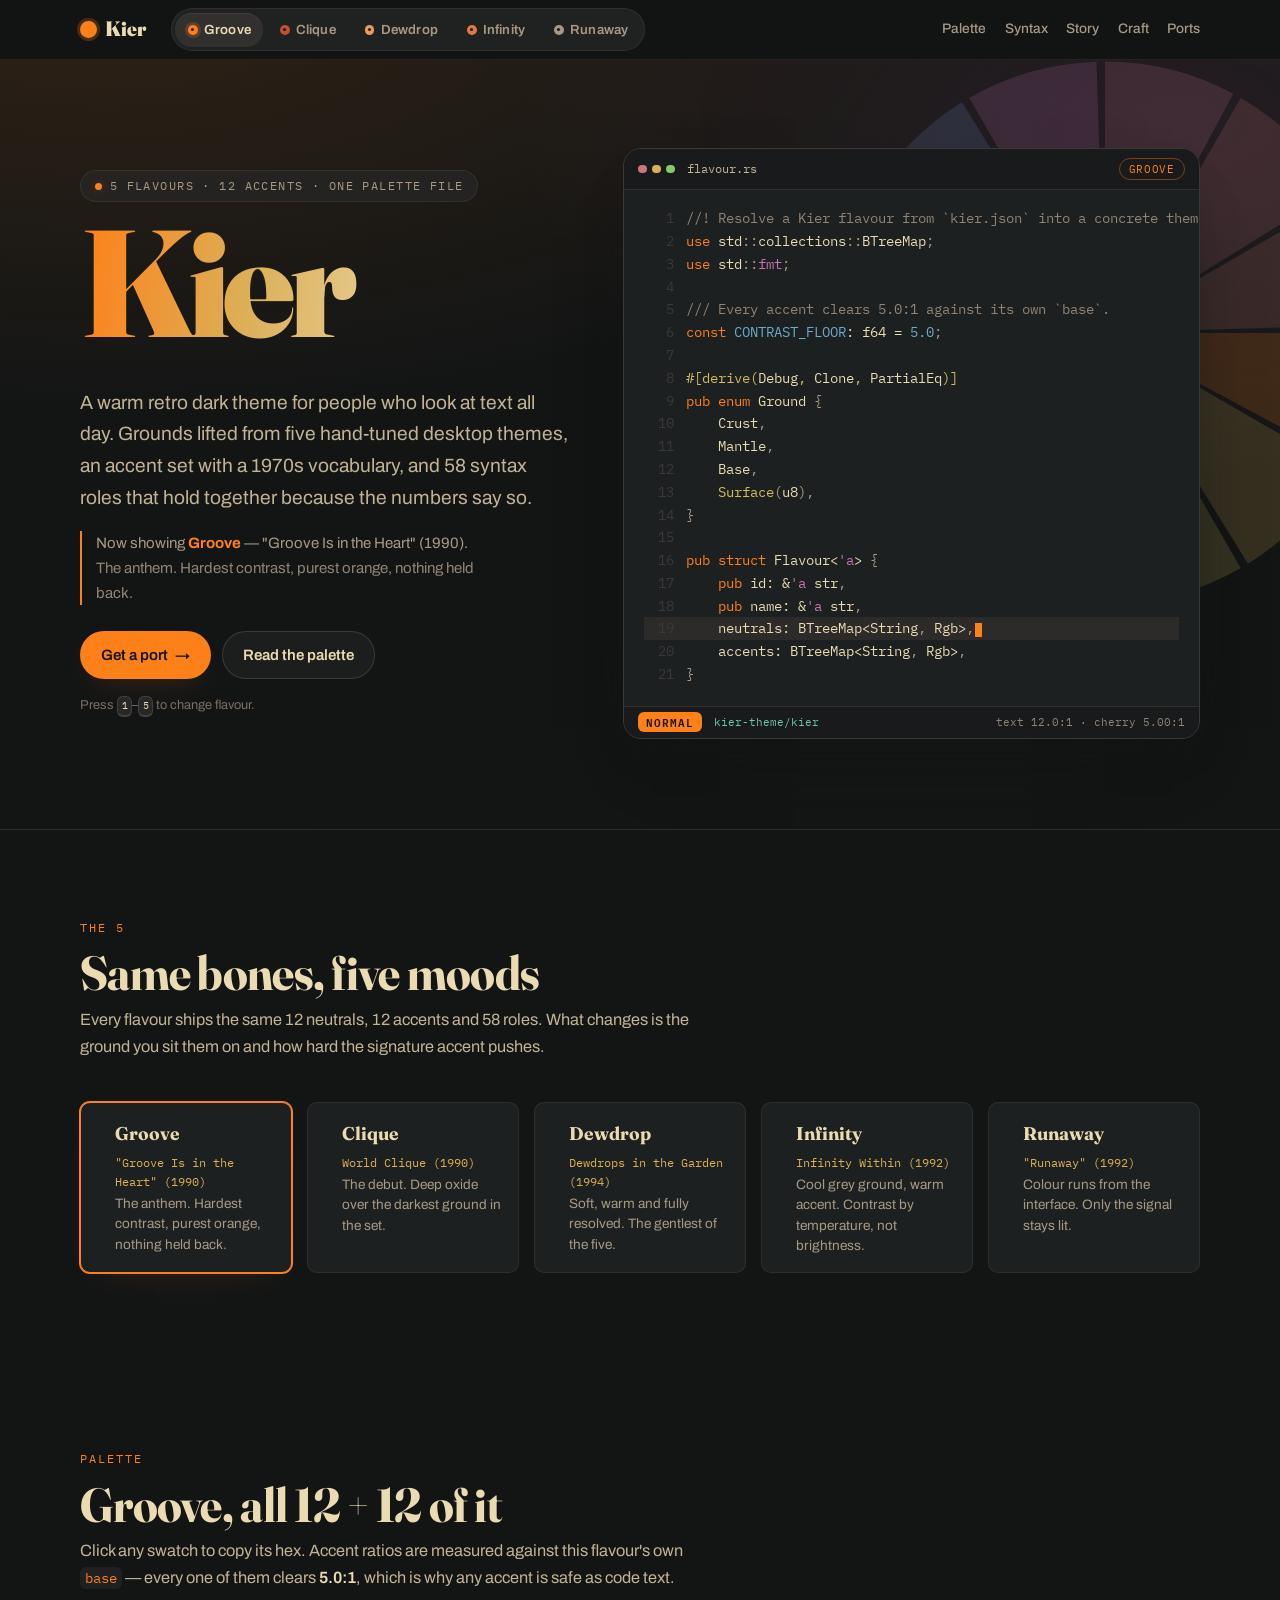
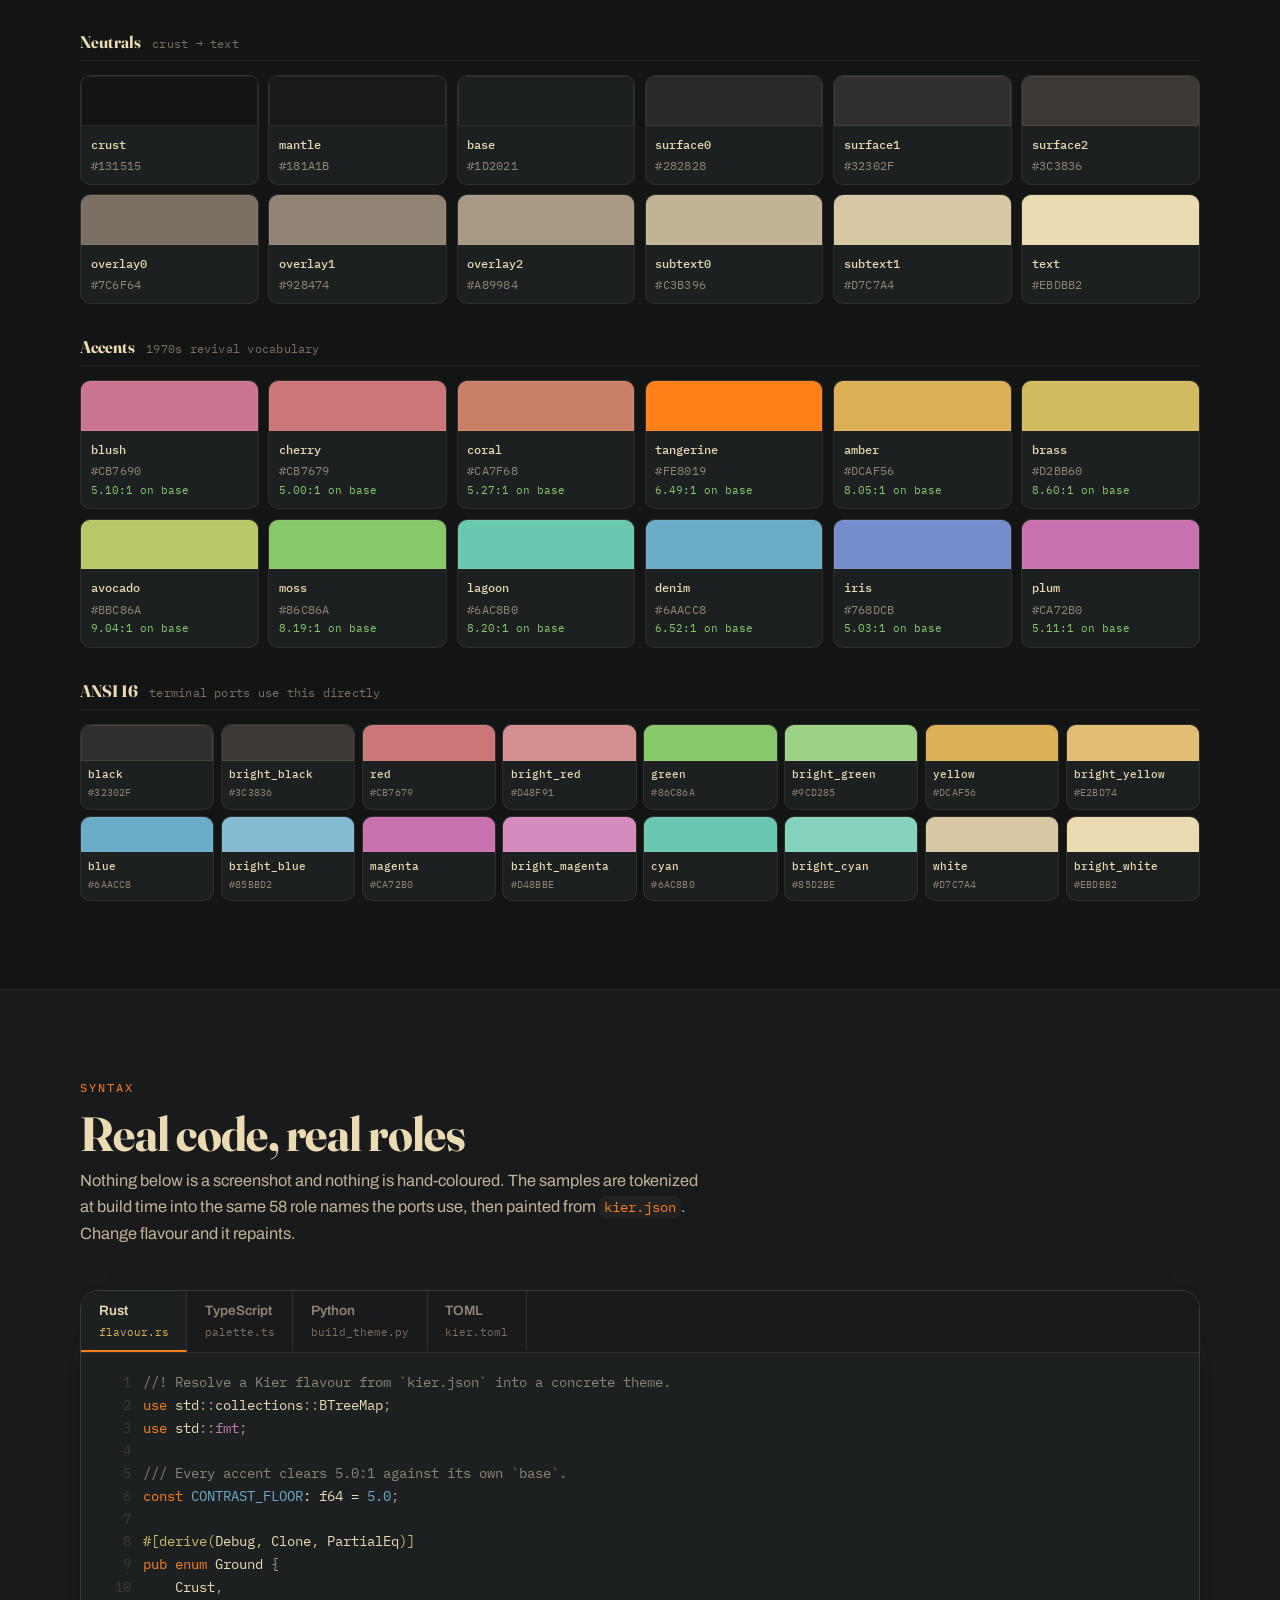
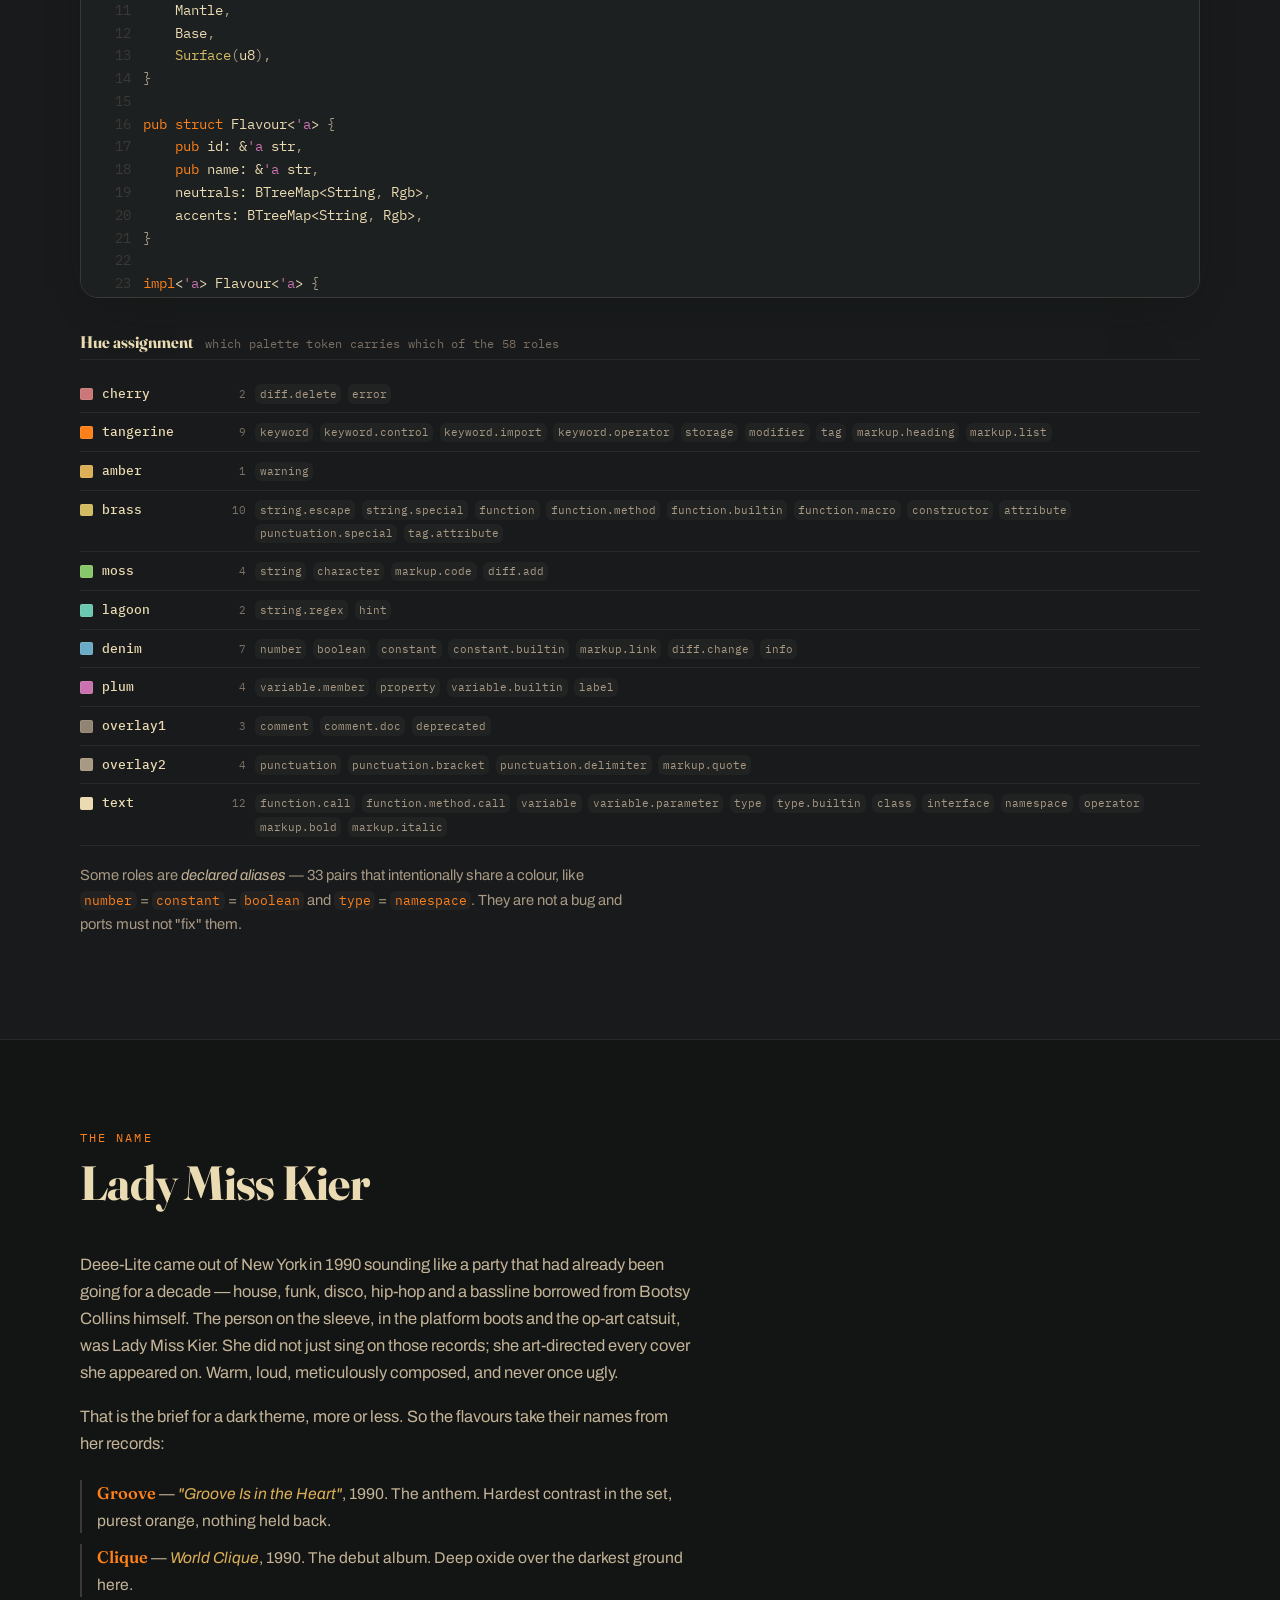
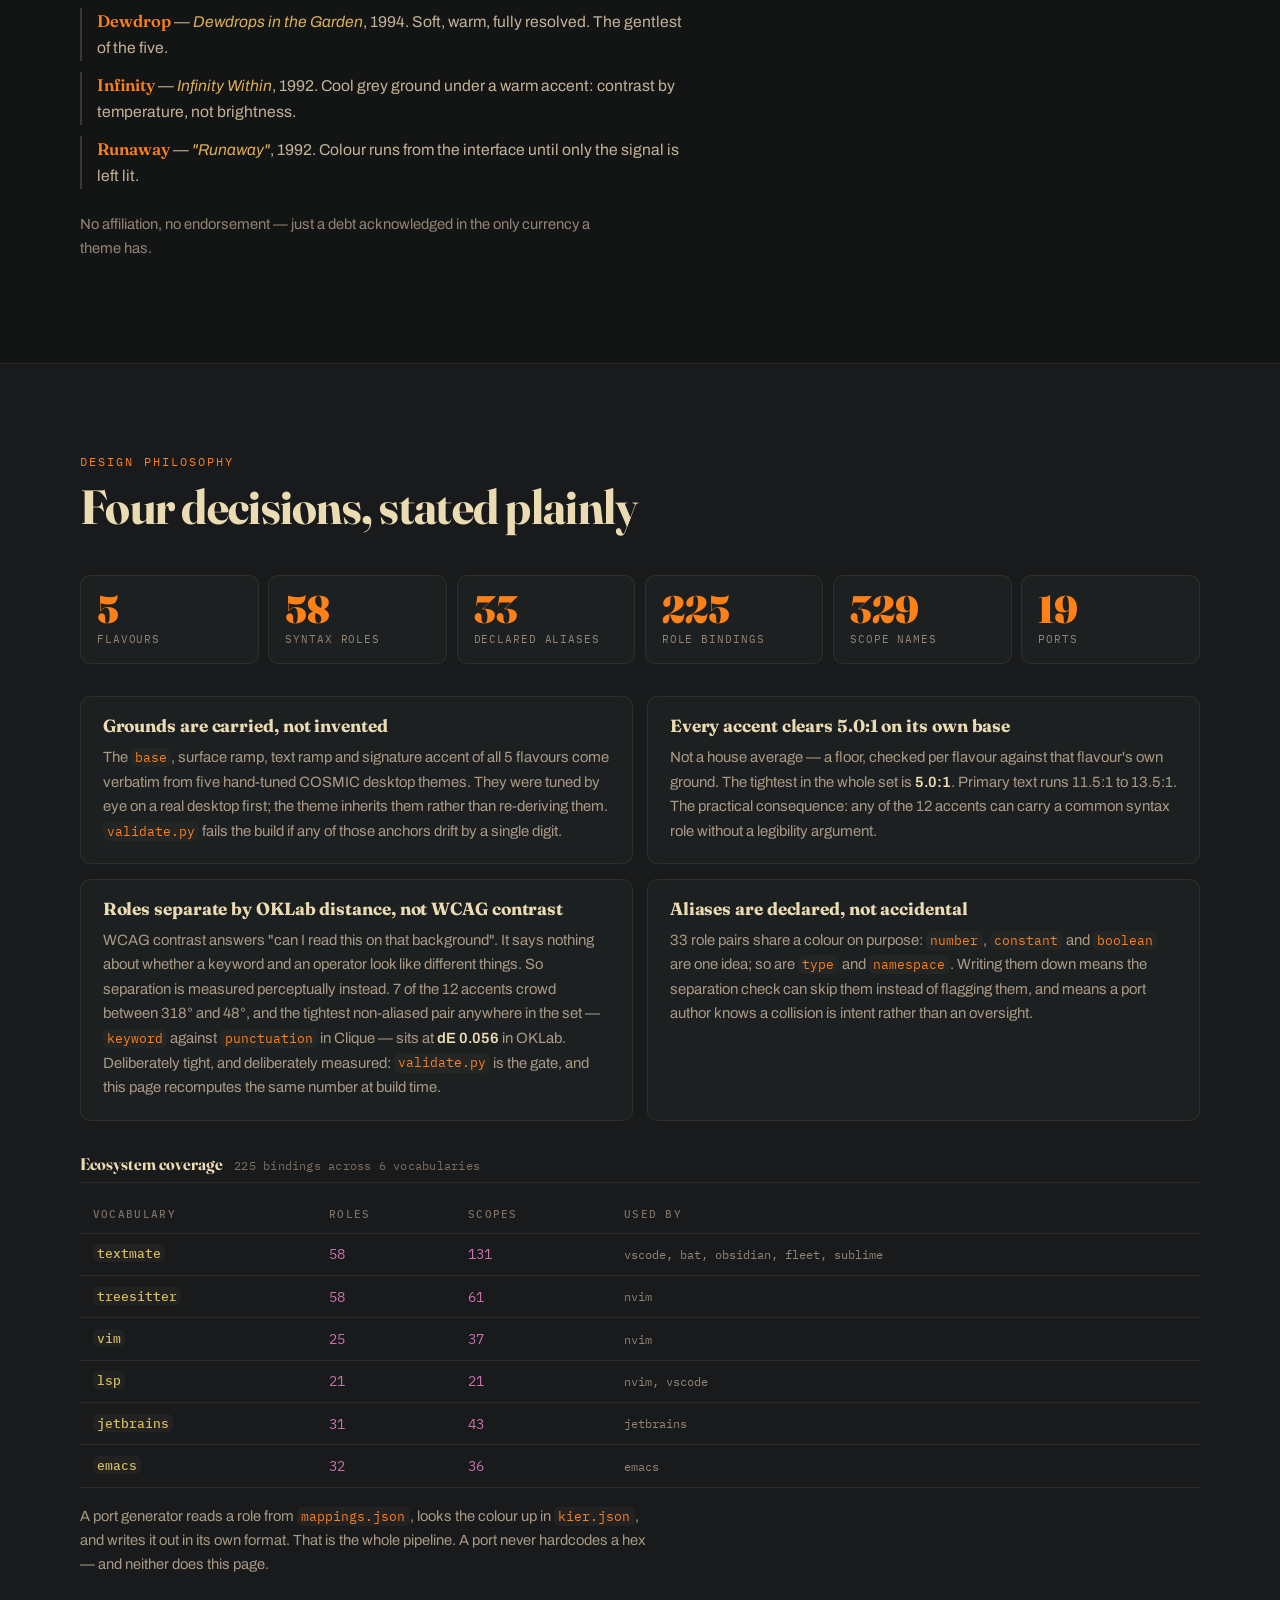
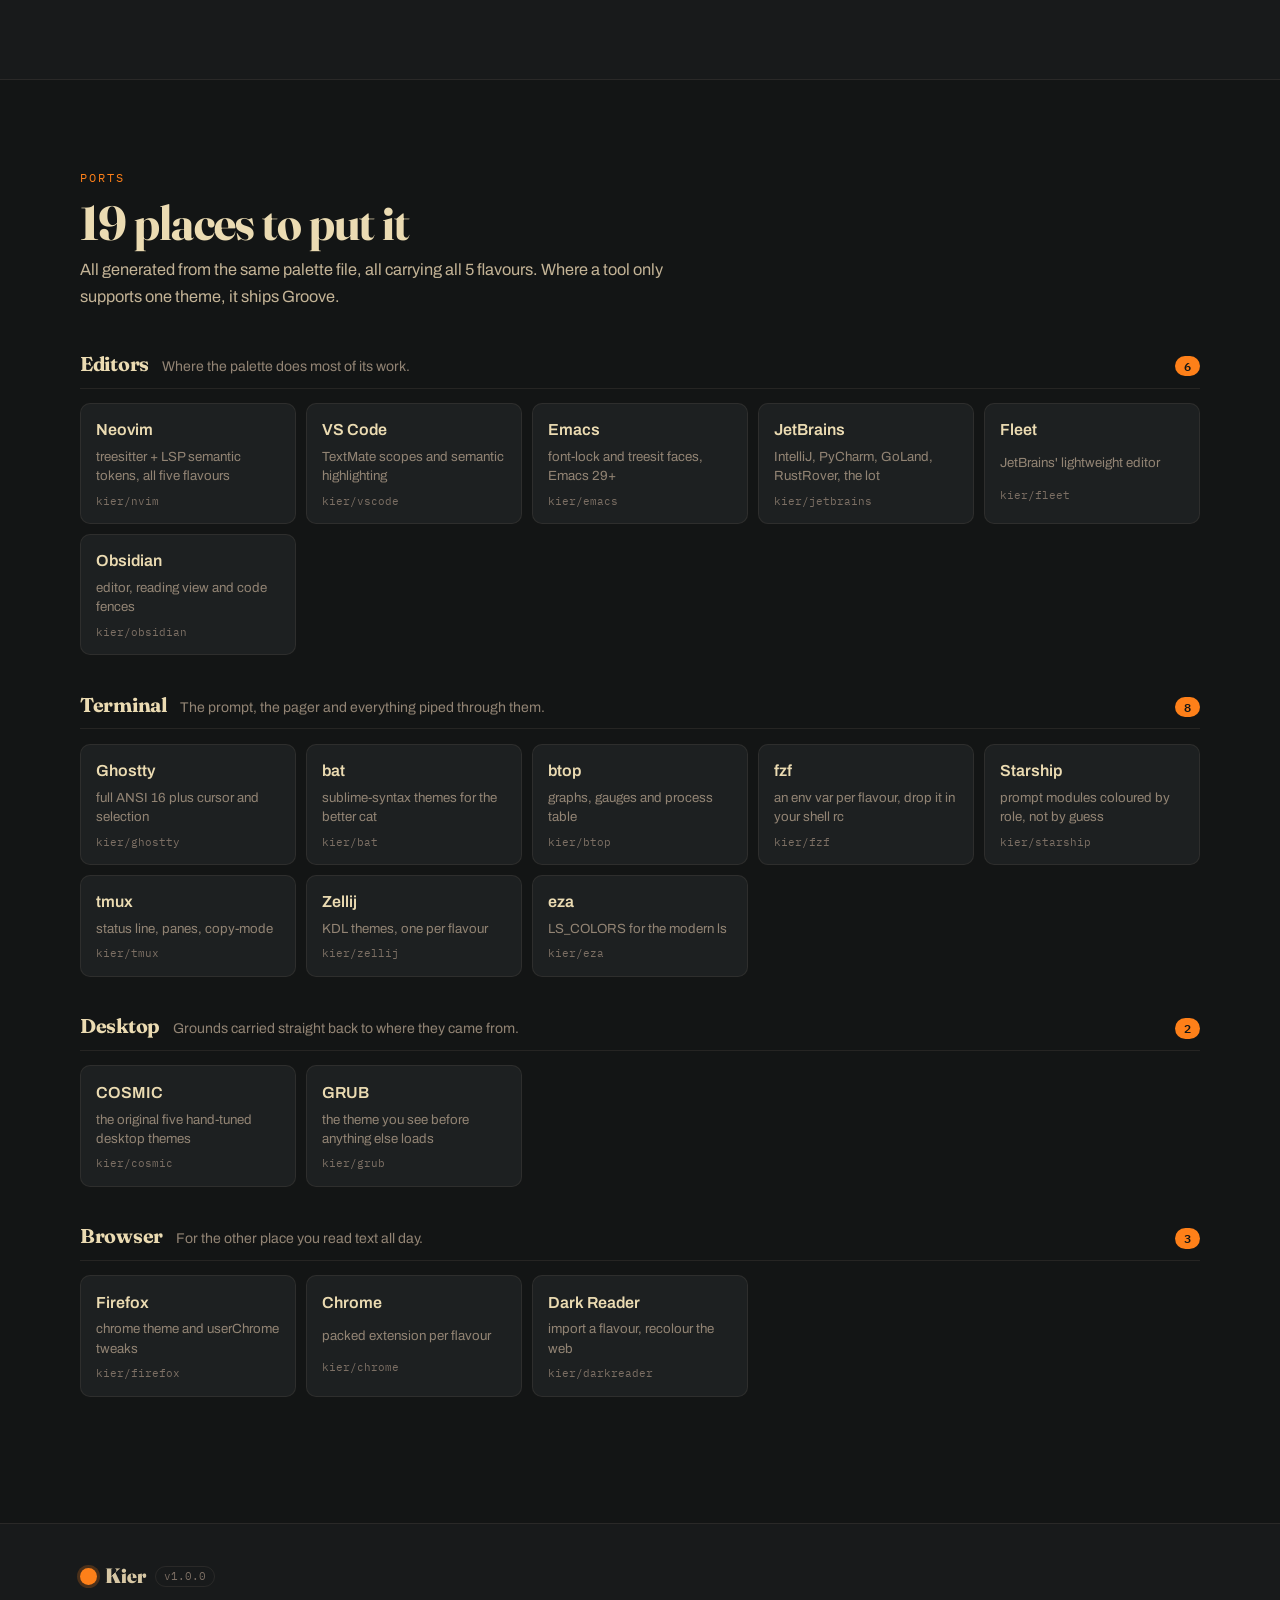
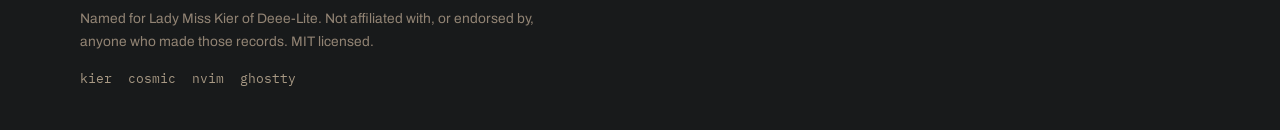
==== commit 3c1aace2: "Fix flagship link: repo is kier-theme/kier, not /core" ====
--- a/index.html
+++ b/index.html
@@ -121,7 +121,7 @@
         </div>
         <div class="win-status">
           <span class="ws-mode">NORMAL</span>
-          <span class="ws-branch">kier/core</span>
+          <span class="ws-branch">kier-theme/kier</span>
           <span class="ws-spacer"></span>
           <span class="ws-meta" data-bind="contrastLine">text 12.0:1 on base</span>
         </div>
@@ -756,32 +756,32 @@
           <span class="port-count">6</span>
         </div>
         <div class="port-grid">
-          <a class="port" href="https://github.com/kier/nvim">
+          <a class="port" href="https://github.com/kier-theme/nvim">
             <span class="port-name">Neovim</span>
             <span class="port-desc">treesitter + LSP semantic tokens, all five flavours</span>
             <span class="port-slug">kier/nvim</span>
           </a>
-          <a class="port" href="https://github.com/kier/vscode">
+          <a class="port" href="https://github.com/kier-theme/vscode">
             <span class="port-name">VS Code</span>
             <span class="port-desc">TextMate scopes and semantic highlighting</span>
             <span class="port-slug">kier/vscode</span>
           </a>
-          <a class="port" href="https://github.com/kier/emacs">
+          <a class="port" href="https://github.com/kier-theme/emacs">
             <span class="port-name">Emacs</span>
             <span class="port-desc">font-lock and treesit faces, Emacs 29+</span>
             <span class="port-slug">kier/emacs</span>
           </a>
-          <a class="port" href="https://github.com/kier/jetbrains">
+          <a class="port" href="https://github.com/kier-theme/jetbrains">
             <span class="port-name">JetBrains</span>
             <span class="port-desc">IntelliJ, PyCharm, GoLand, RustRover, the lot</span>
             <span class="port-slug">kier/jetbrains</span>
           </a>
-          <a class="port" href="https://github.com/kier/fleet">
+          <a class="port" href="https://github.com/kier-theme/fleet">
             <span class="port-name">Fleet</span>
             <span class="port-desc">JetBrains&#x27; lightweight editor</span>
             <span class="port-slug">kier/fleet</span>
           </a>
-          <a class="port" href="https://github.com/kier/obsidian">
+          <a class="port" href="https://github.com/kier-theme/obsidian">
             <span class="port-name">Obsidian</span>
             <span class="port-desc">editor, reading view and code fences</span>
             <span class="port-slug">kier/obsidian</span>
@@ -795,42 +795,42 @@
           <span class="port-count">8</span>
         </div>
         <div class="port-grid">
-          <a class="port" href="https://github.com/kier/ghostty">
+          <a class="port" href="https://github.com/kier-theme/ghostty">
             <span class="port-name">Ghostty</span>
             <span class="port-desc">full ANSI 16 plus cursor and selection</span>
             <span class="port-slug">kier/ghostty</span>
           </a>
-          <a class="port" href="https://github.com/kier/bat">
+          <a class="port" href="https://github.com/kier-theme/bat">
             <span class="port-name">bat</span>
             <span class="port-desc">sublime-syntax themes for the better cat</span>
             <span class="port-slug">kier/bat</span>
           </a>
-          <a class="port" href="https://github.com/kier/btop">
+          <a class="port" href="https://github.com/kier-theme/btop">
             <span class="port-name">btop</span>
             <span class="port-desc">graphs, gauges and process table</span>
             <span class="port-slug">kier/btop</span>
           </a>
-          <a class="port" href="https://github.com/kier/fzf">
+          <a class="port" href="https://github.com/kier-theme/fzf">
             <span class="port-name">fzf</span>
             <span class="port-desc">an env var per flavour, drop it in your shell rc</span>
             <span class="port-slug">kier/fzf</span>
           </a>
-          <a class="port" href="https://github.com/kier/starship">
+          <a class="port" href="https://github.com/kier-theme/starship">
             <span class="port-name">Starship</span>
             <span class="port-desc">prompt modules coloured by role, not by guess</span>
             <span class="port-slug">kier/starship</span>
           </a>
-          <a class="port" href="https://github.com/kier/tmux">
+          <a class="port" href="https://github.com/kier-theme/tmux">
             <span class="port-name">tmux</span>
             <span class="port-desc">status line, panes, copy-mode</span>
             <span class="port-slug">kier/tmux</span>
           </a>
-          <a class="port" href="https://github.com/kier/zellij">
+          <a class="port" href="https://github.com/kier-theme/zellij">
             <span class="port-name">Zellij</span>
             <span class="port-desc">KDL themes, one per flavour</span>
             <span class="port-slug">kier/zellij</span>
           </a>
-          <a class="port" href="https://github.com/kier/eza">
+          <a class="port" href="https://github.com/kier-theme/eza">
             <span class="port-name">eza</span>
             <span class="port-desc">LS_COLORS for the modern ls</span>
             <span class="port-slug">kier/eza</span>
@@ -844,12 +844,12 @@
           <span class="port-count">2</span>
         </div>
         <div class="port-grid">
-          <a class="port" href="https://github.com/kier/cosmic">
+          <a class="port" href="https://github.com/kier-theme/cosmic">
             <span class="port-name">COSMIC</span>
             <span class="port-desc">the original five hand-tuned desktop themes</span>
             <span class="port-slug">kier/cosmic</span>
           </a>
-          <a class="port" href="https://github.com/kier/grub">
+          <a class="port" href="https://github.com/kier-theme/grub">
             <span class="port-name">GRUB</span>
             <span class="port-desc">the theme you see before anything else loads</span>
             <span class="port-slug">kier/grub</span>
@@ -863,17 +863,17 @@
           <span class="port-count">3</span>
         </div>
         <div class="port-grid">
-          <a class="port" href="https://github.com/kier/firefox">
+          <a class="port" href="https://github.com/kier-theme/firefox">
             <span class="port-name">Firefox</span>
             <span class="port-desc">chrome theme and userChrome tweaks</span>
             <span class="port-slug">kier/firefox</span>
           </a>
-          <a class="port" href="https://github.com/kier/chrome">
+          <a class="port" href="https://github.com/kier-theme/chrome">
             <span class="port-name">Chrome</span>
             <span class="port-desc">packed extension per flavour</span>
             <span class="port-slug">kier/chrome</span>
           </a>
-          <a class="port" href="https://github.com/kier/darkreader">
+          <a class="port" href="https://github.com/kier-theme/darkreader">
             <span class="port-name">Dark Reader</span>
             <span class="port-desc">import a flavour, recolour the web</span>
             <span class="port-slug">kier/darkreader</span>
@@ -897,10 +897,10 @@
       anyone who made those records. MIT licensed.
     </p>
     <nav class="footer-links" aria-label="Elsewhere">
-      <a href="https://github.com/kier/core">core</a>
-      <a href="https://github.com/kier/cosmic">cosmic</a>
-      <a href="https://github.com/kier/nvim">nvim</a>
-      <a href="https://github.com/kier/ghostty">ghostty</a>
+      <a href="https://github.com/kier-theme/kier">kier</a>
+      <a href="https://github.com/kier-theme/cosmic">cosmic</a>
+      <a href="https://github.com/kier-theme/nvim">nvim</a>
+      <a href="https://github.com/kier-theme/ghostty">ghostty</a>
     </nav>
   </div>
 </footer>
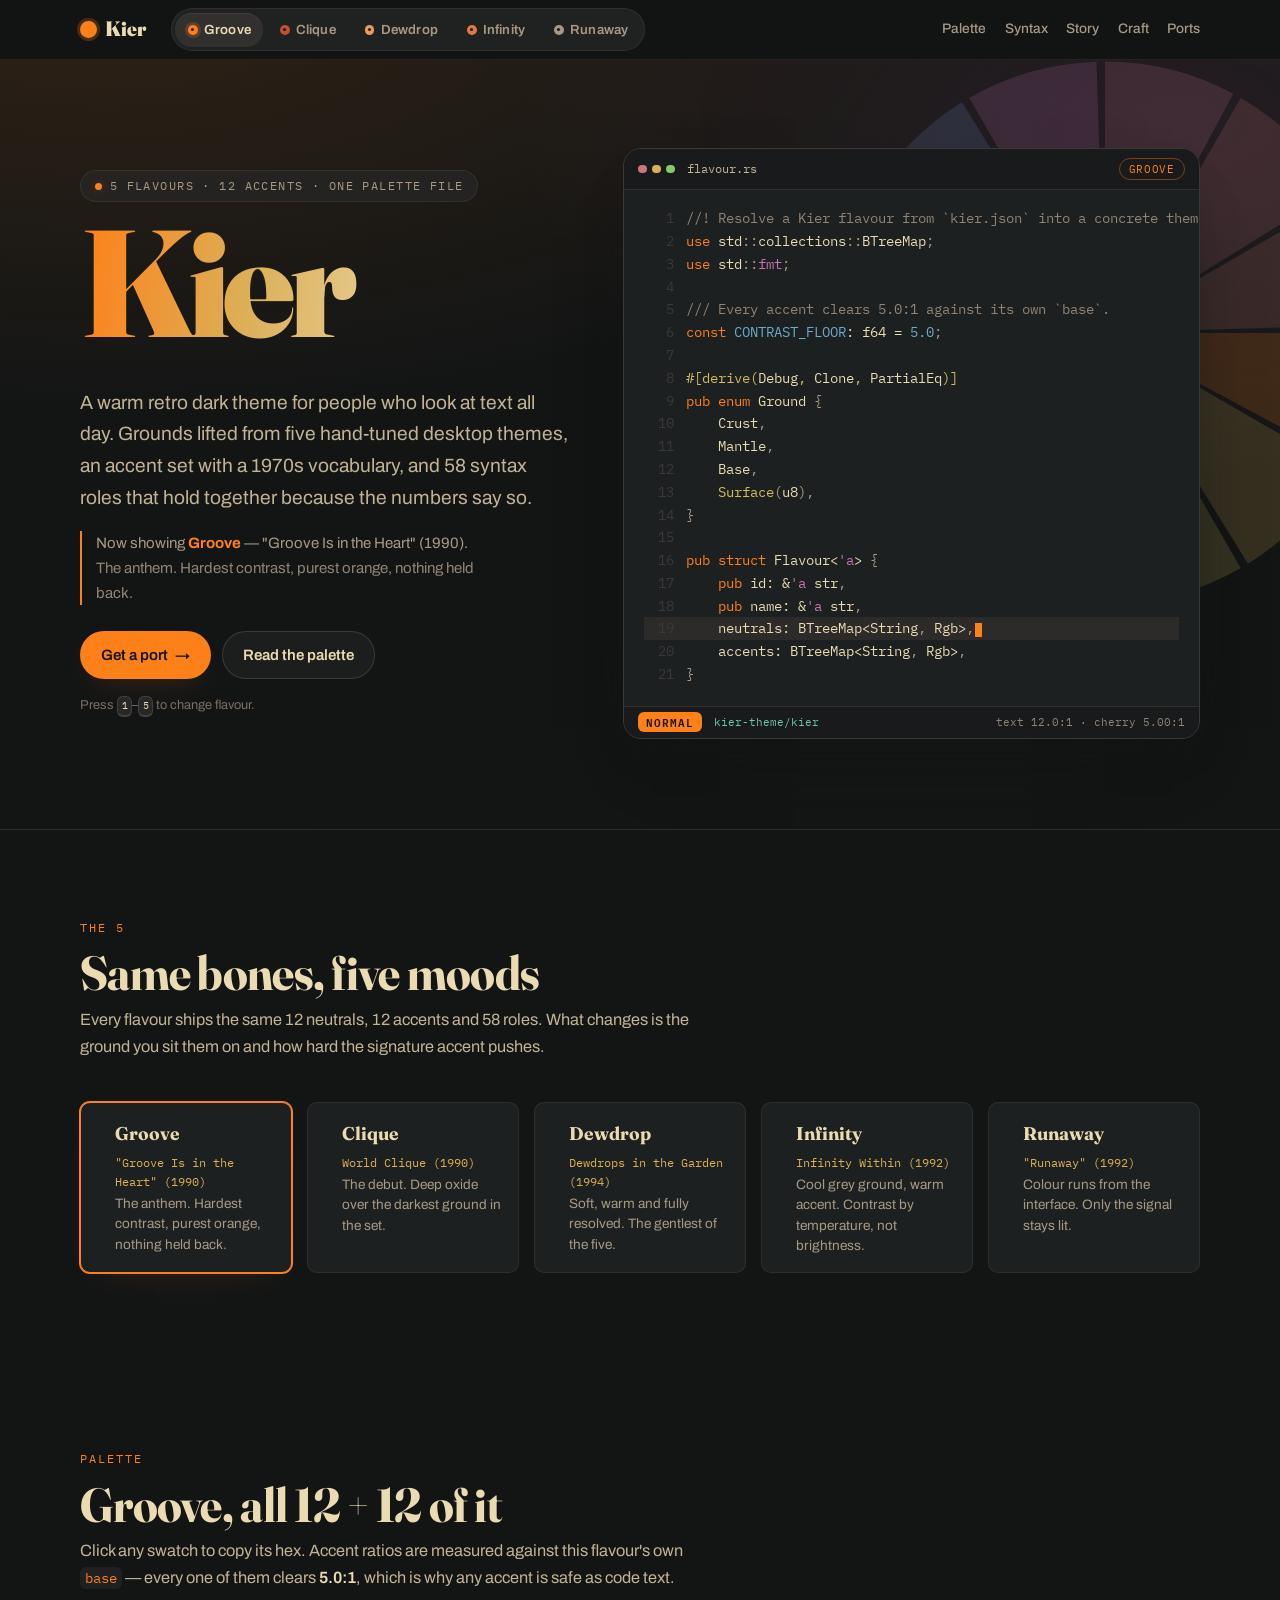
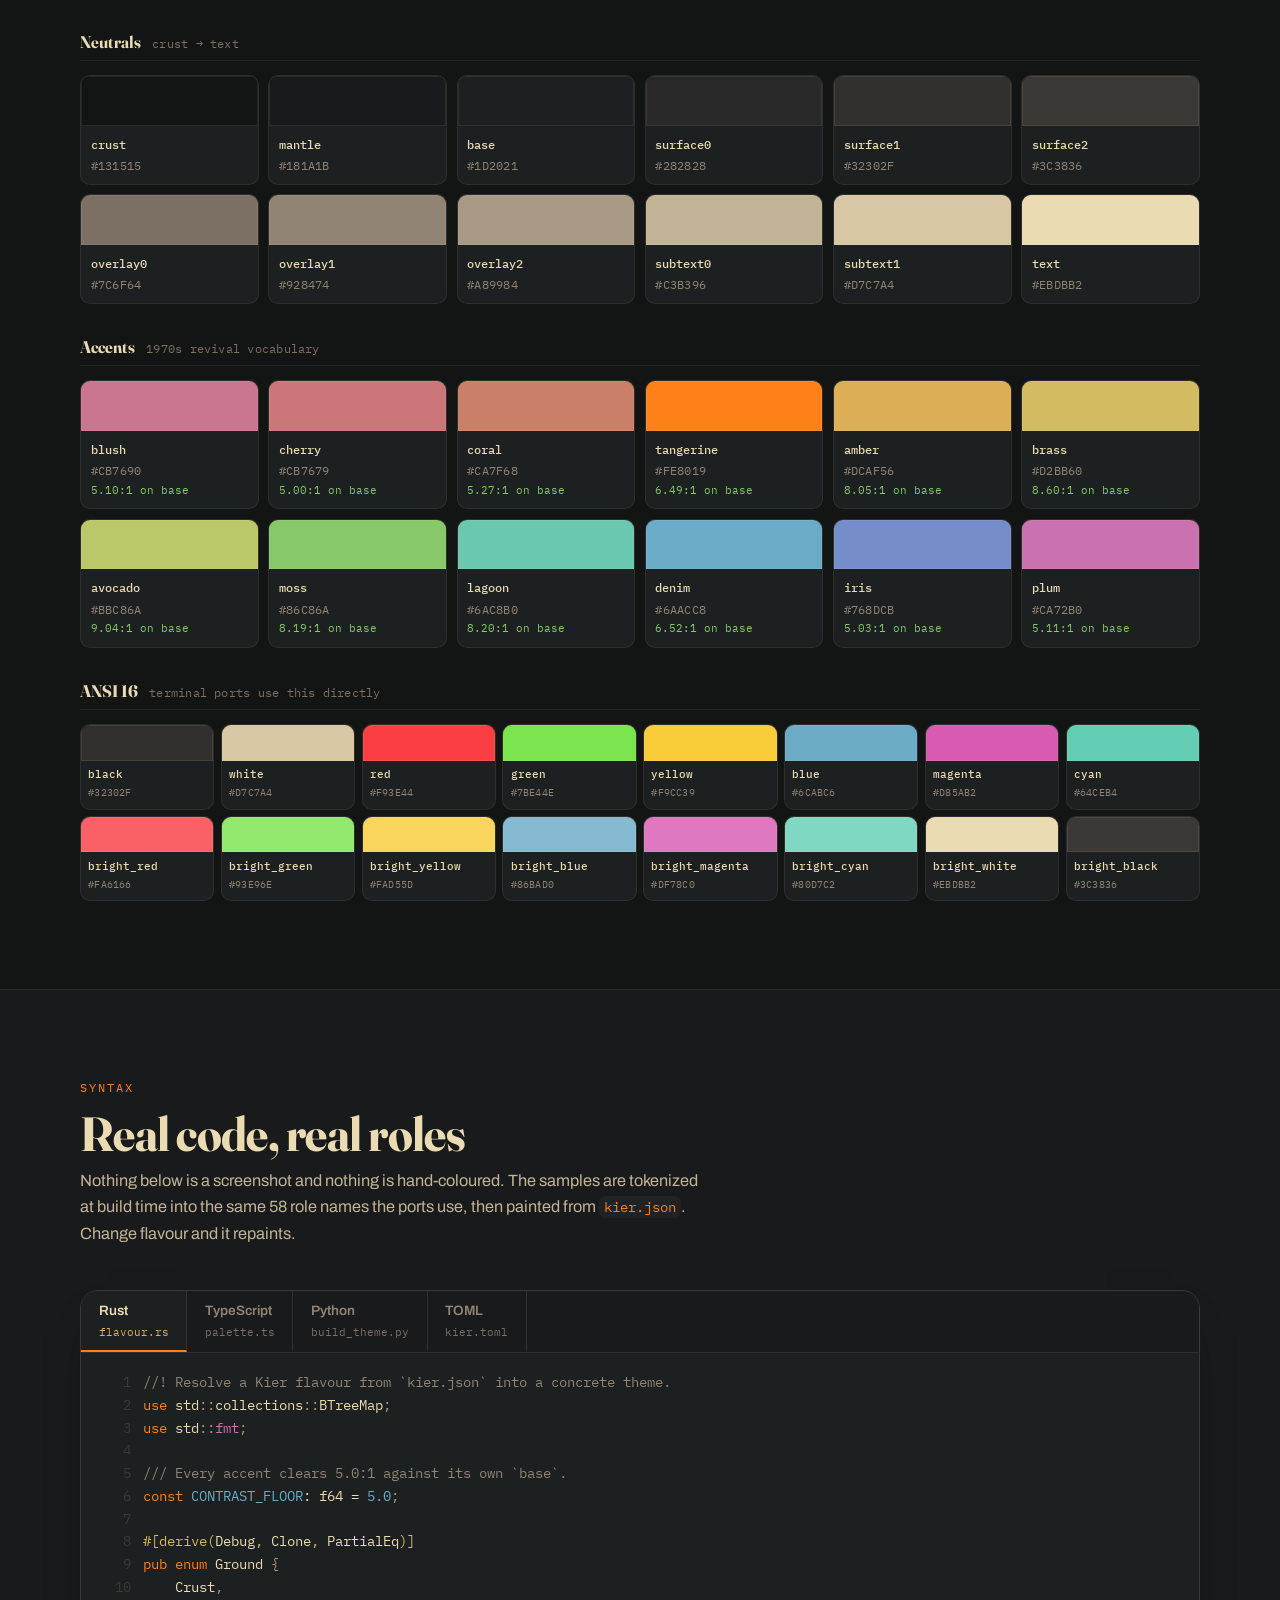
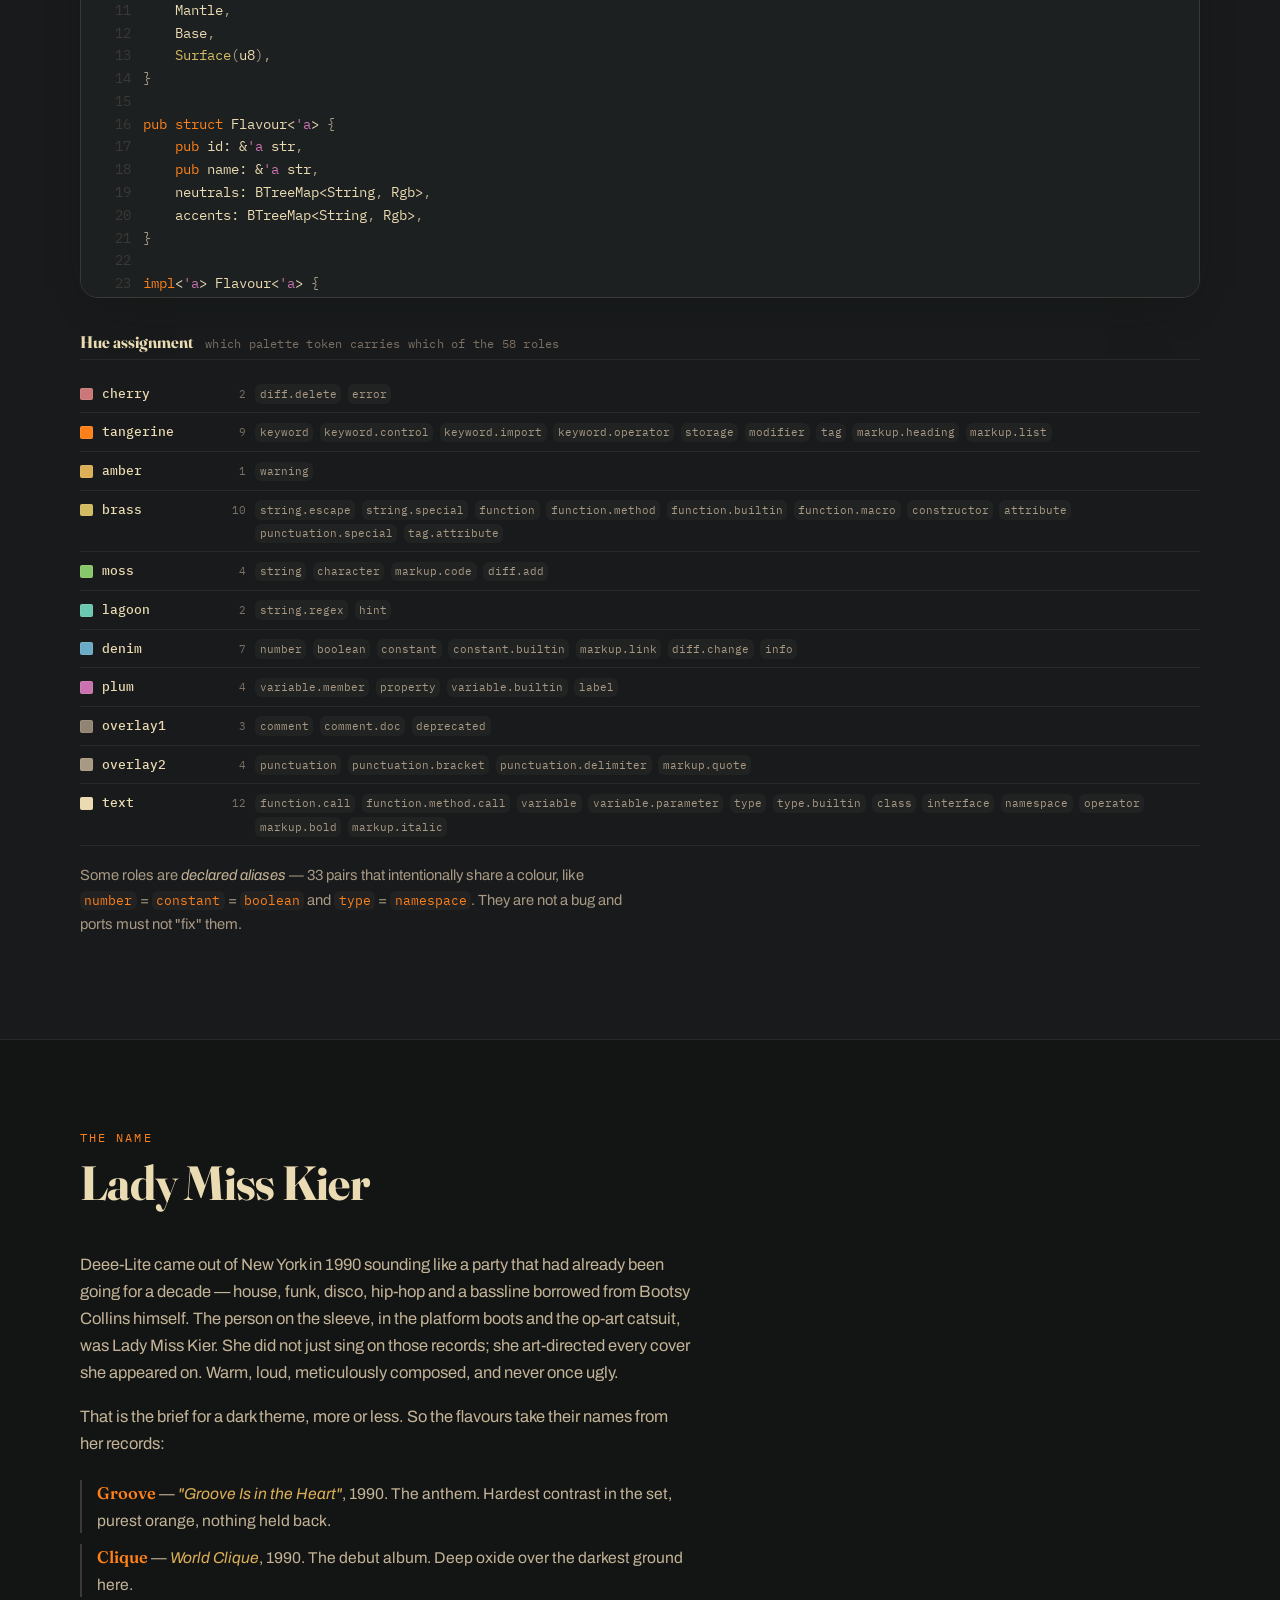
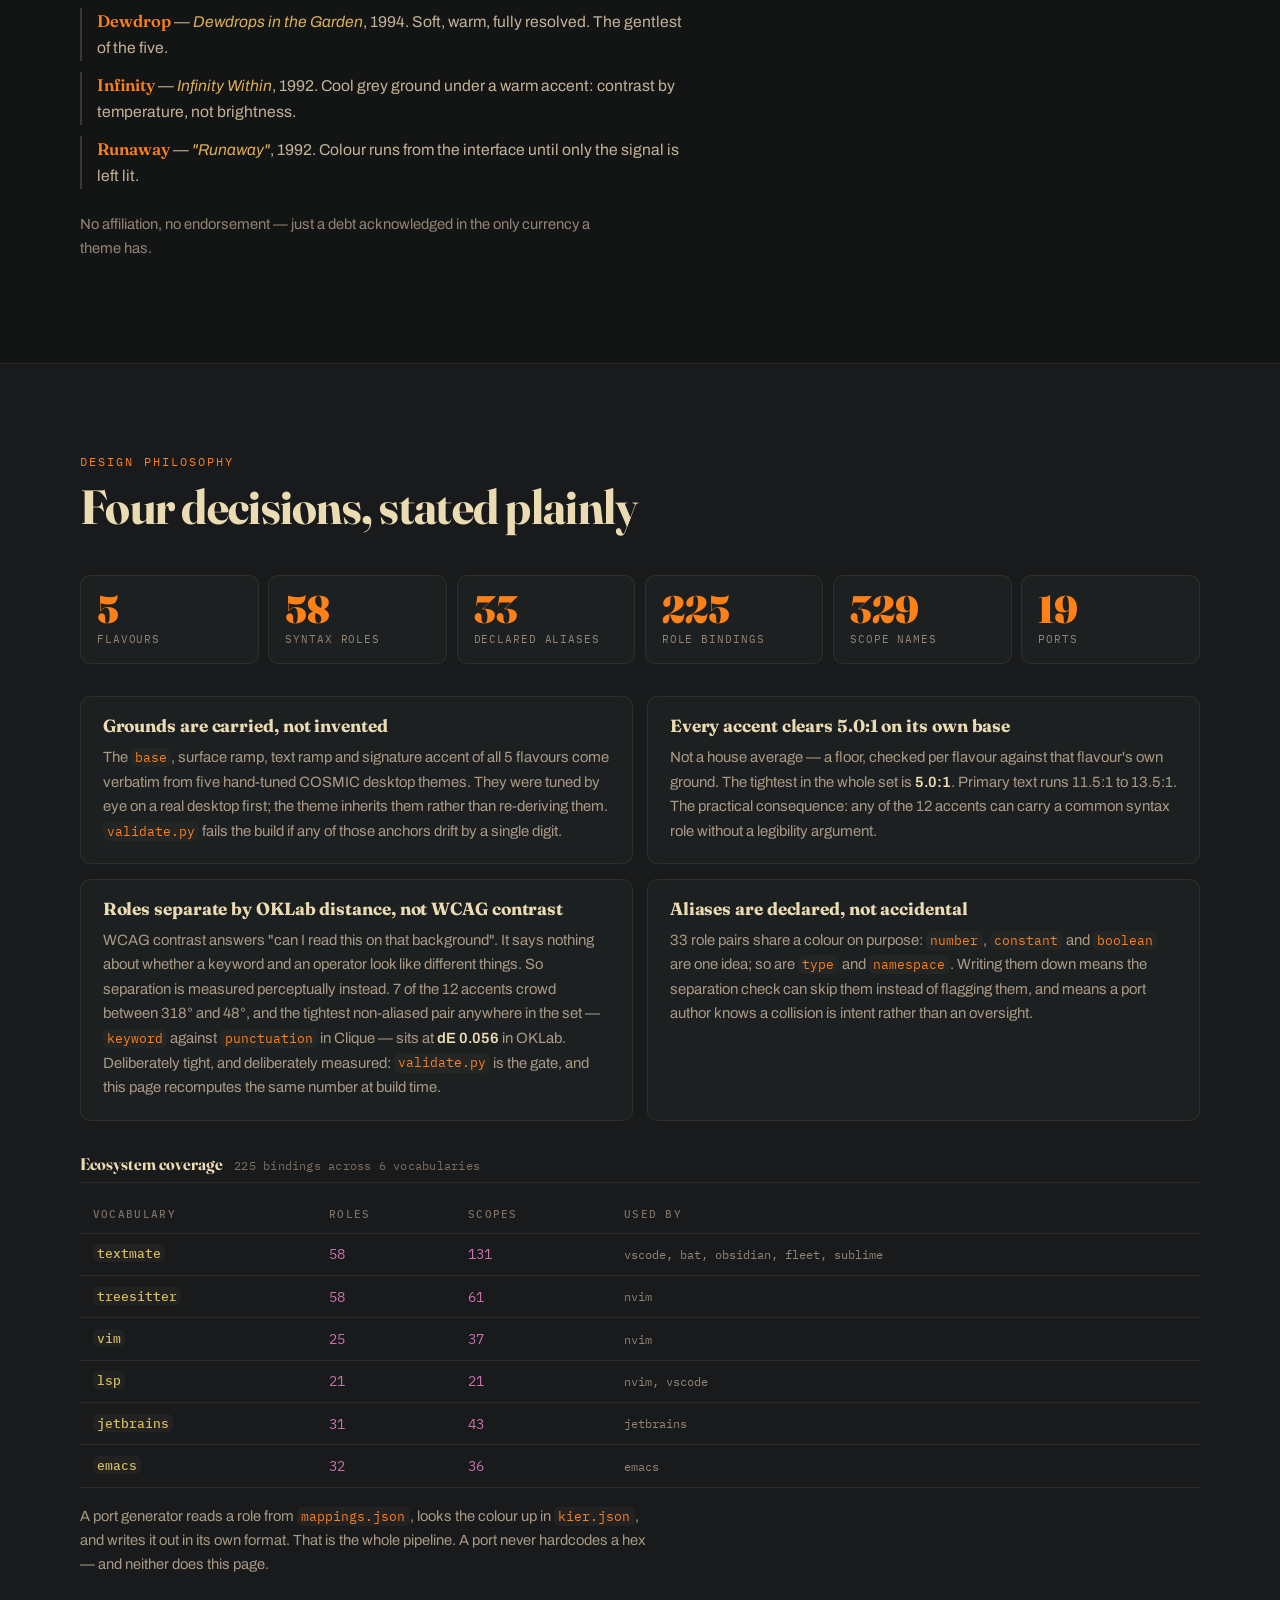
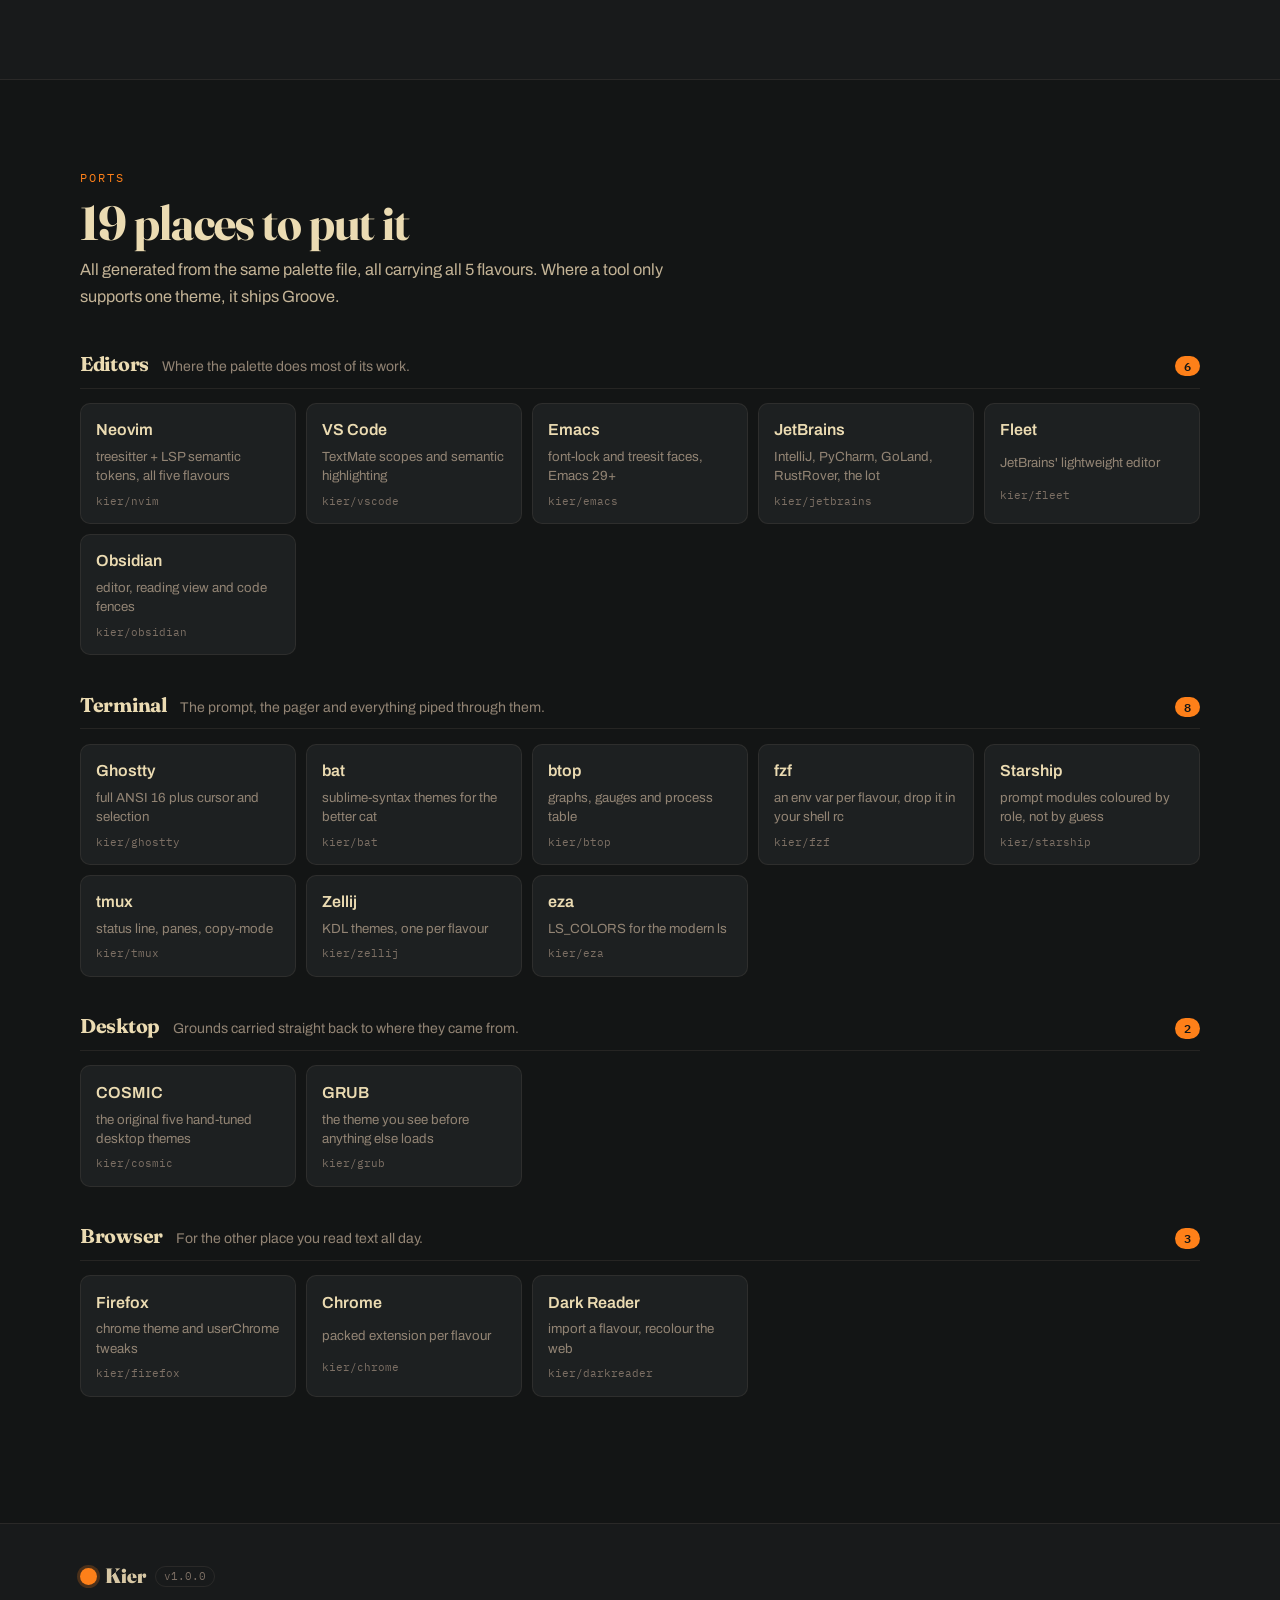
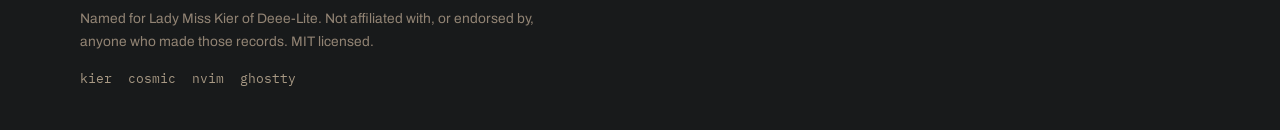
==== commit 3c9c63e1: "Decouple ANSI from syntax accents: terminals get punch, editors stay calm" ====
--- a/index.html
+++ b/index.html
@@ -493,8 +493,8 @@
 <span class="cl"></span>
 <span class="cl"><span class="t-punctuation-bracket">[</span><span class="t-namespace">colors.palette</span><span class="t-punctuation-bracket">]</span></span>
 <span class="cl"><span class="t-comment"># black, red, green, yellow, blue, magenta, cyan, white</span></span>
-<span class="cl"><span class="t-property">normal</span> <span class="t-operator">=</span> <span class="t-punctuation-bracket">[</span><span class="t-string">"#32302F"</span><span class="t-punctuation-delimiter">,</span> <span class="t-string">"#CB7679"</span><span class="t-punctuation-delimiter">,</span> <span class="t-string">"#86C86A"</span><span class="t-punctuation-delimiter">,</span> <span class="t-string">"#DCAF56"</span><span class="t-punctuation-delimiter">,</span> <span class="t-string">"#6AACC8"</span><span class="t-punctuation-delimiter">,</span> <span class="t-string">"#CA72B0"</span><span class="t-punctuation-delimiter">,</span> <span class="t-string">"#6AC8B0"</span><span class="t-punctuation-delimiter">,</span> <span class="t-string">"#D7C7A4"</span><span class="t-punctuation-bracket">]</span></span>
-<span class="cl"><span class="t-property">bright</span> <span class="t-operator">=</span> <span class="t-punctuation-bracket">[</span><span class="t-string">"#3C3836"</span><span class="t-punctuation-delimiter">,</span> <span class="t-string">"#D48F91"</span><span class="t-punctuation-delimiter">,</span> <span class="t-string">"#9CD285"</span><span class="t-punctuation-delimiter">,</span> <span class="t-string">"#E2BD74"</span><span class="t-punctuation-delimiter">,</span> <span class="t-string">"#85BBD2"</span><span class="t-punctuation-delimiter">,</span> <span class="t-string">"#D48BBE"</span><span class="t-punctuation-delimiter">,</span> <span class="t-string">"#85D2BE"</span><span class="t-punctuation-delimiter">,</span> <span class="t-string">"#EBDBB2"</span><span class="t-punctuation-bracket">]</span></span>
+<span class="cl"><span class="t-property">normal</span> <span class="t-operator">=</span> <span class="t-punctuation-bracket">[</span><span class="t-string">"#32302F"</span><span class="t-punctuation-delimiter">,</span> <span class="t-string">"#F93E44"</span><span class="t-punctuation-delimiter">,</span> <span class="t-string">"#7BE44E"</span><span class="t-punctuation-delimiter">,</span> <span class="t-string">"#F9CC39"</span><span class="t-punctuation-delimiter">,</span> <span class="t-string">"#6CABC6"</span><span class="t-punctuation-delimiter">,</span> <span class="t-string">"#D85AB2"</span><span class="t-punctuation-delimiter">,</span> <span class="t-string">"#64CEB4"</span><span class="t-punctuation-delimiter">,</span> <span class="t-string">"#D7C7A4"</span><span class="t-punctuation-bracket">]</span></span>
+<span class="cl"><span class="t-property">bright</span> <span class="t-operator">=</span> <span class="t-punctuation-bracket">[</span><span class="t-string">"#3C3836"</span><span class="t-punctuation-delimiter">,</span> <span class="t-string">"#FA6166"</span><span class="t-punctuation-delimiter">,</span> <span class="t-string">"#93E96E"</span><span class="t-punctuation-delimiter">,</span> <span class="t-string">"#FAD55D"</span><span class="t-punctuation-delimiter">,</span> <span class="t-string">"#86BAD0"</span><span class="t-punctuation-delimiter">,</span> <span class="t-string">"#DF78C0"</span><span class="t-punctuation-delimiter">,</span> <span class="t-string">"#80D7C2"</span><span class="t-punctuation-delimiter">,</span> <span class="t-string">"#EBDBB2"</span><span class="t-punctuation-bracket">]</span></span>
 <span class="cl"></span>
 <span class="cl"><span class="t-punctuation-bracket">[</span><span class="t-namespace">font</span><span class="t-punctuation-bracket">]</span></span>
 <span class="cl"><span class="t-property">family</span> <span class="t-operator">=</span> <span class="t-string">"IBM Plex Mono"</span></span>
